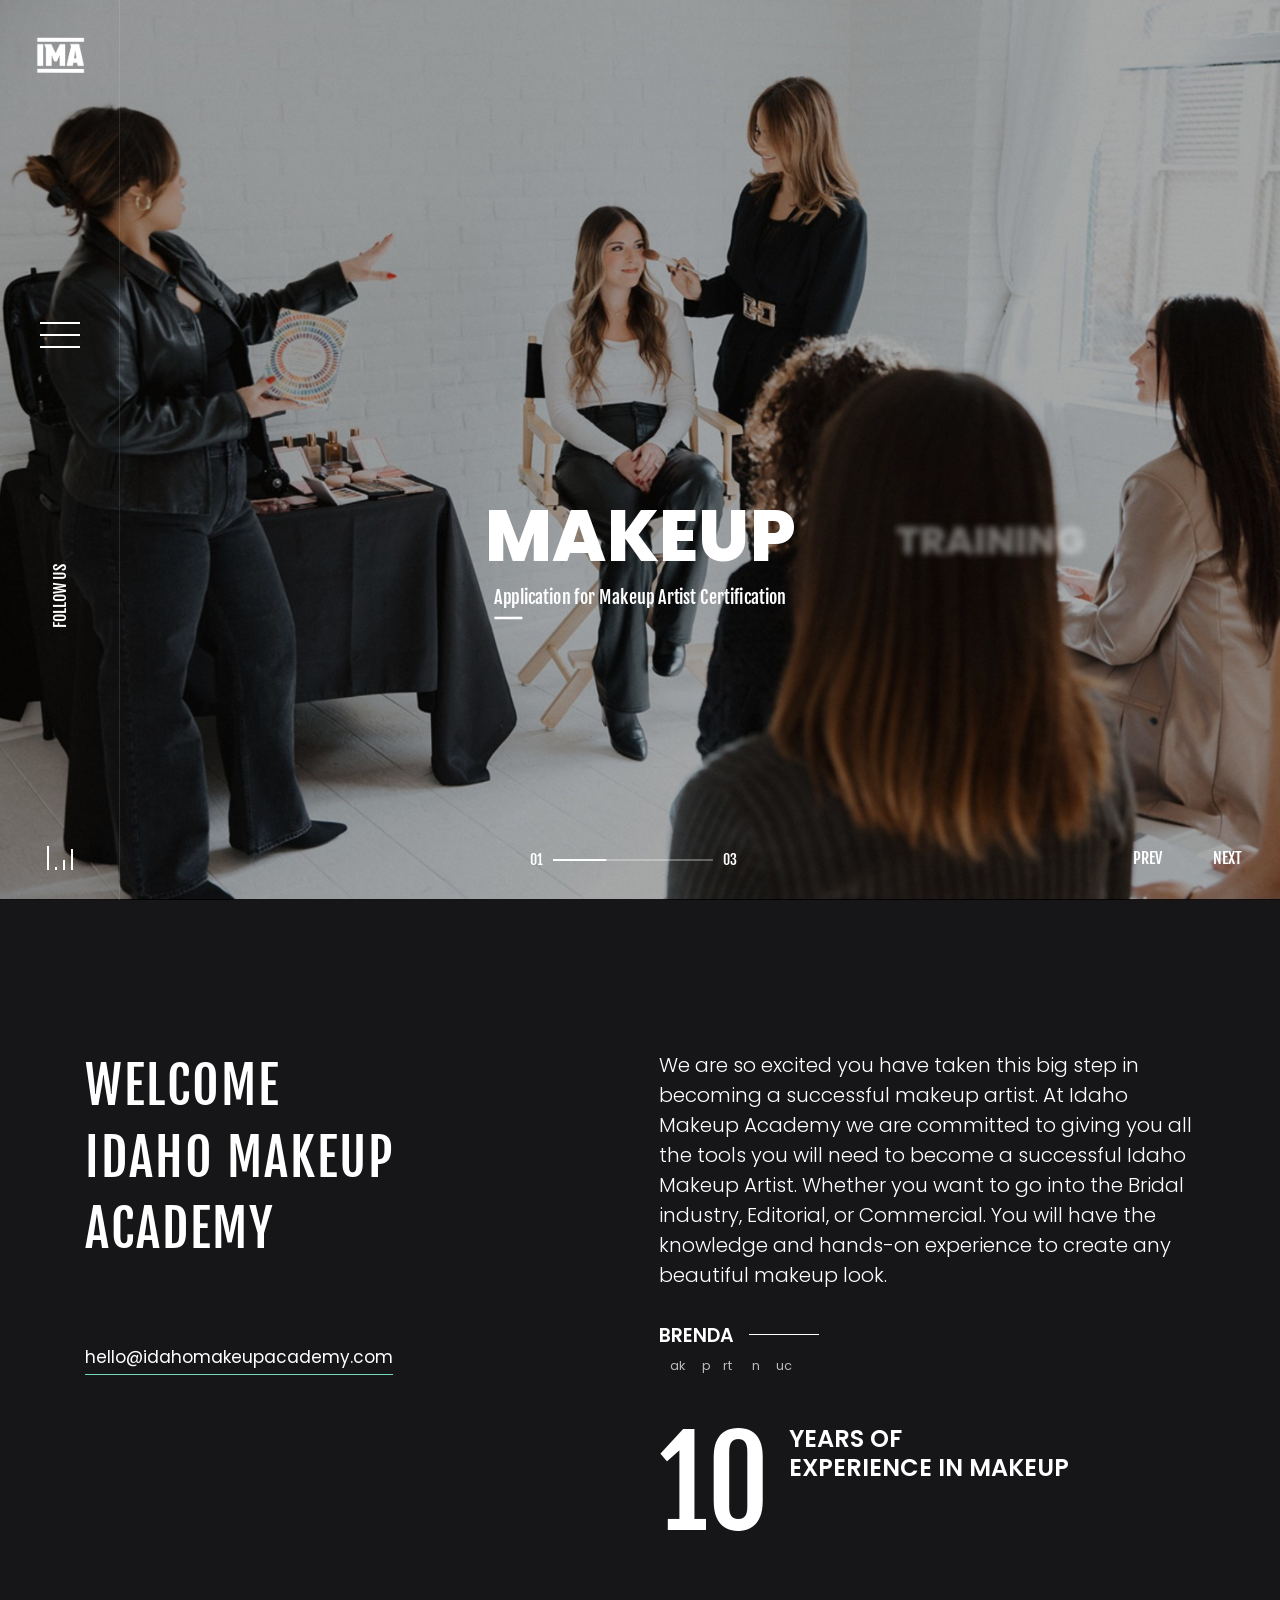
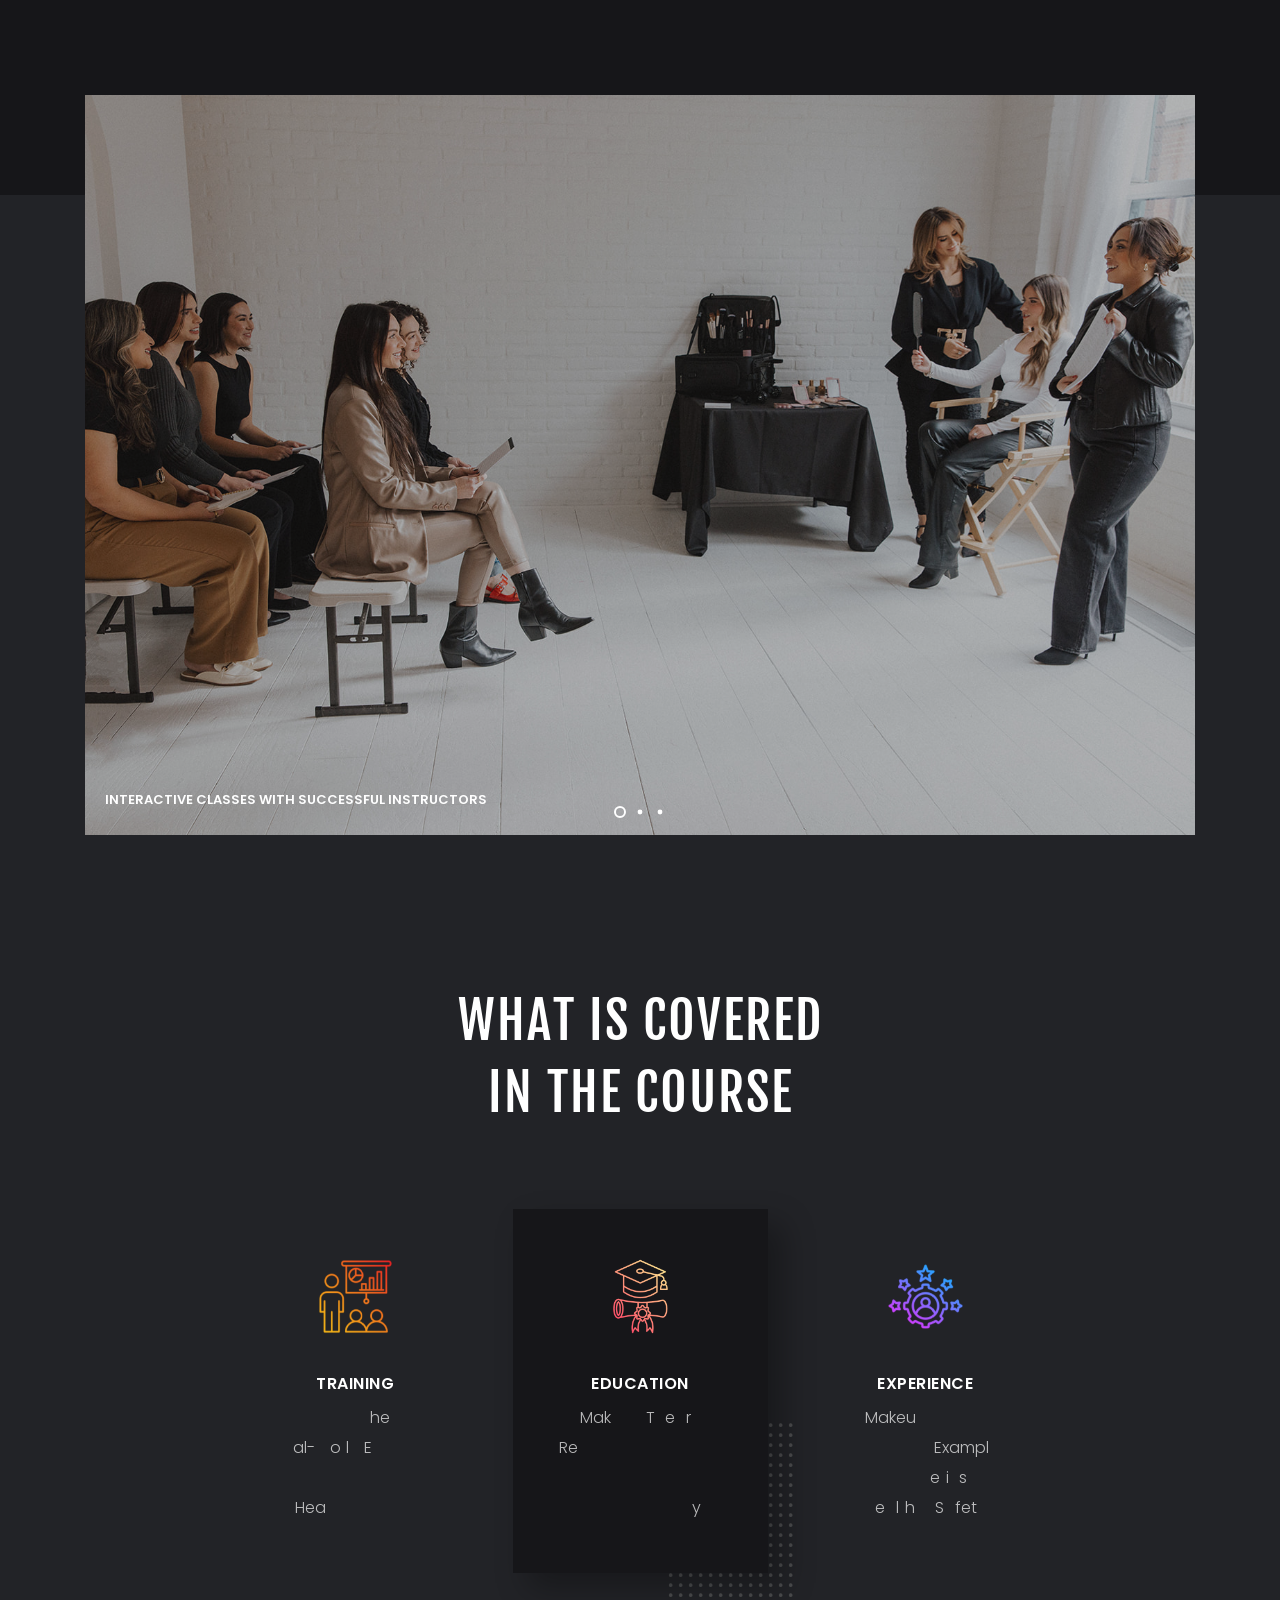
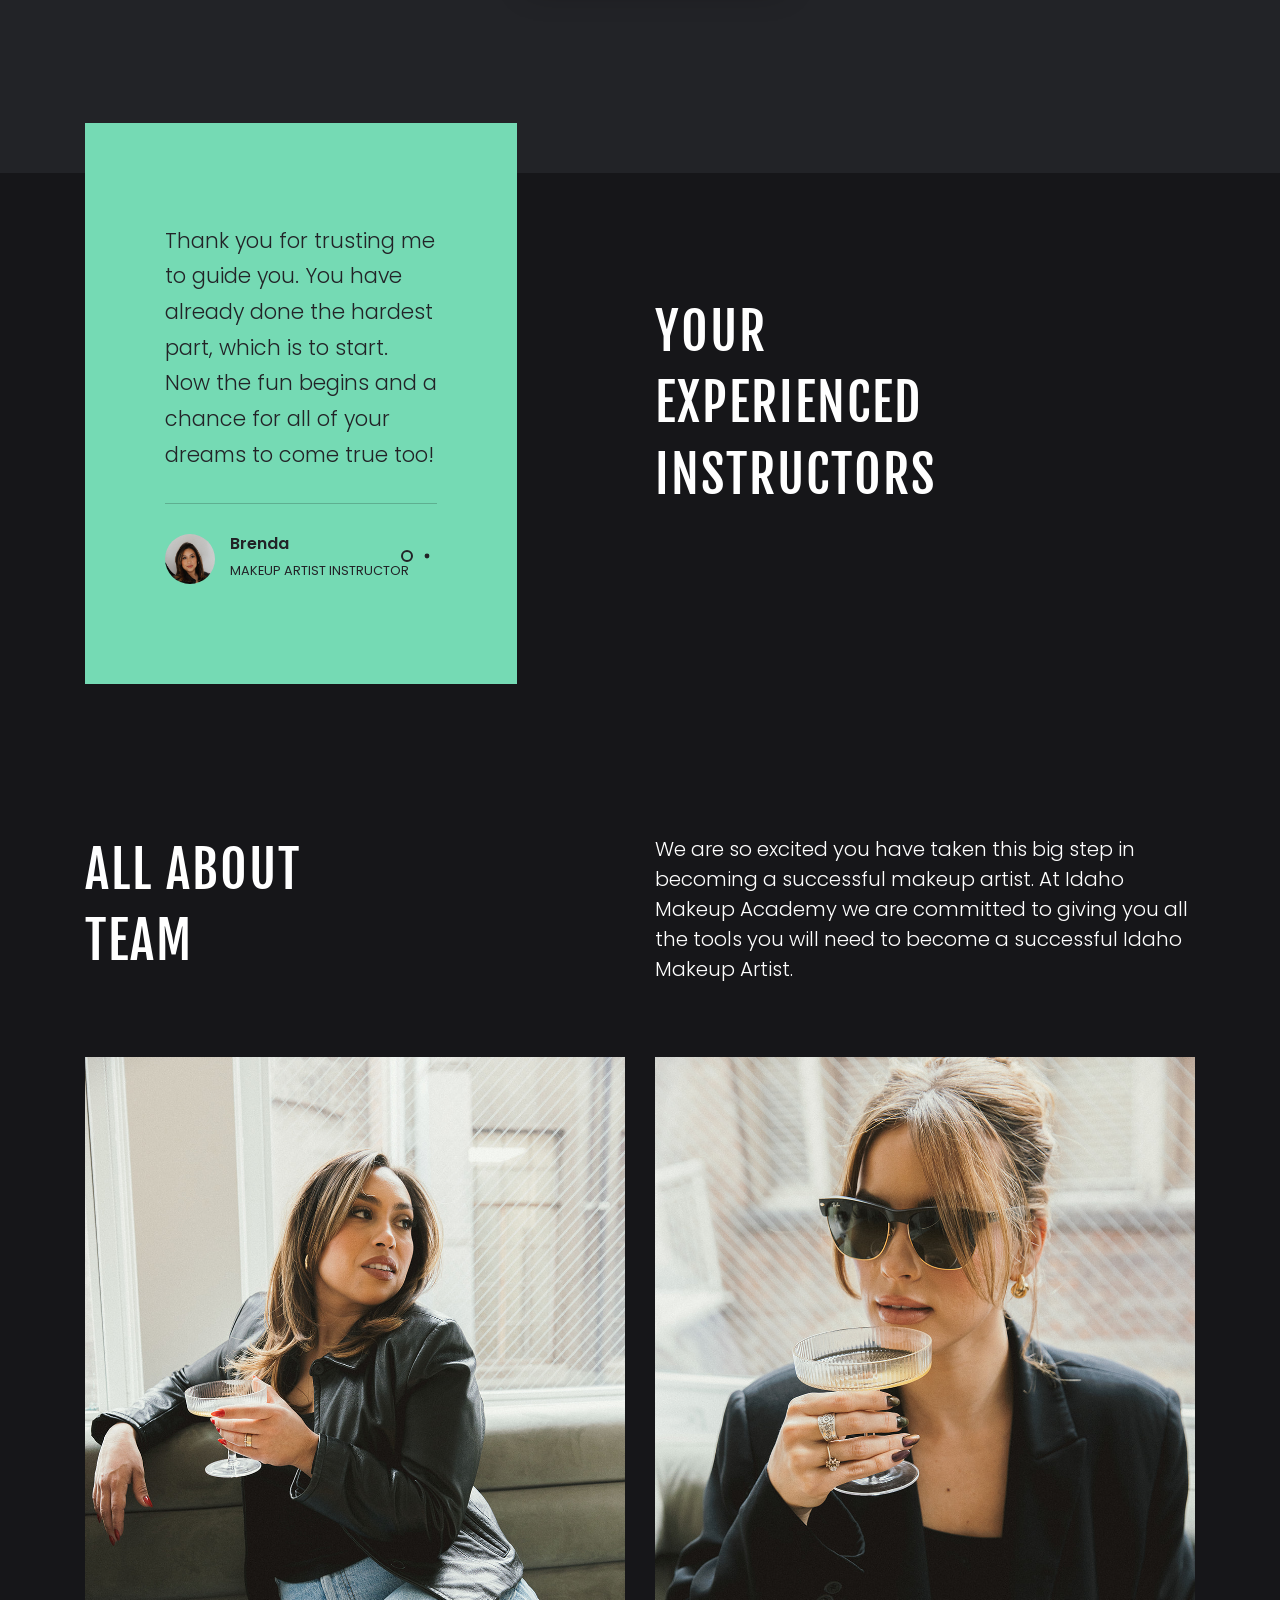
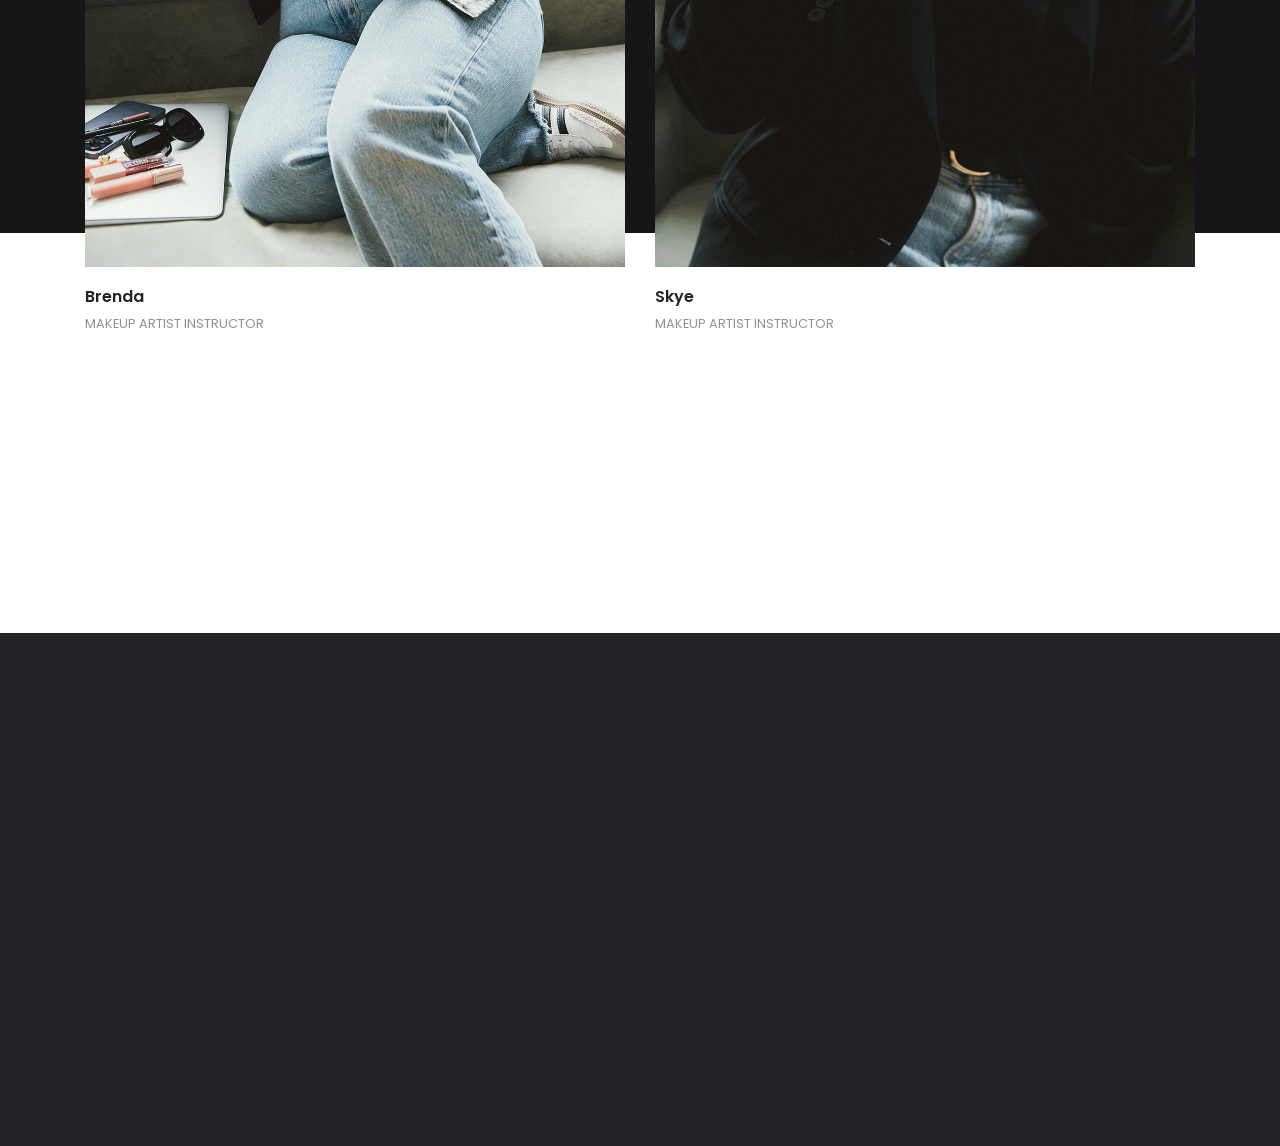
==== index.html @ 53e09378 "Init Commit" ====
<!doctype html>
<html lang="en">
<head>
<meta charset="utf-8">
<meta name="viewport" content="width=device-width, initial-scale=1, shrink-to-fit=no">
<meta name="format-detection" content="telephone=no">
<meta name="theme-color" content="#75dab4"/>
<title>Idaho Makeup Academy | Licensing and Training</title>
<meta name="author" content="Spearhead Consulting">
<meta name="description" content="Idaho Makeup Academy | Get licensed in Idaho">
<meta name="keywords" content="makeup, licensing, makeup esthetician, get licensed in idaho, idaho makeup academy">

<!-- SOCIAL MEDIA META -->
<meta property="og:description" content="Idaho Makeup Academy | Get licensed in Idaho">
<meta property="og:image" content="https://www.idahomakeupacademy.com/images/OGImage.png">
<meta property="og:site_name" content="idahomakeupacademy">
<meta property="og:title" content="Idaho Makeup Academy">
<meta property="og:type" content="website">
<meta property="og:url" content="https://www.idahomakeupacademy.com">

<!-- FAVICON FILES -->
<link href="ico/apple-touch-icon-144-precomposed.png" rel="apple-touch-icon" sizes="144x144">
<link href="ico/apple-touch-icon-114-precomposed.png" rel="apple-touch-icon" sizes="114x114">
<link href="ico/apple-touch-icon-72-precomposed.png" rel="apple-touch-icon" sizes="72x72">
<link href="ico/apple-touch-icon-57-precomposed.png" rel="apple-touch-icon">
<link href="ico/favicon.png" rel="shortcut icon">

<!-- CSS FILES -->
<link rel="stylesheet" href="css/fontawesome.min.css">
<link rel="stylesheet" href="css/fancybox.min.css">
<link rel="stylesheet" href="css/hamburger.min.css">
<link rel="stylesheet" href="css/odometer.min.css">
<link rel="stylesheet" href="css/swiper.min.css">
<link rel="stylesheet" href="css/bootstrap.min.css">
<link rel="stylesheet" href="css/style.css">
</head>
<body>
<div class="preloader">
  <div class="layer"></div>
  <!-- end layer -->
  <div class="inner">
    <figure> <img src="images/preloader.gif" alt="Image"> </figure>
    <span>Site Loading</span> </div>
  <!-- end inner -->
</div>
<!-- end preloader -->
<div class="page-transition">
  <div class="layer"></div>
  <!-- end layer -->
</div>
<!-- end page-transition -->
<nav class="site-navigation">
  <div class="layer"></div>
  <!-- end layer -->
  <div class="inner">
    <ul data-splitting>
      <li><a href="#">INSTAGRAM</a> <small>Follow us on Instagram</small> </li>
      <li><a href="#">TIKTOK</a> <small>Watch our vids on TikTok</small> </li>
      <li><a  href="https://forms.gle/92aapfkHjaXJGYMD9" target="_blank">APPLY</a> <small>Join the wait-list.</small> </li>
    </ul>
  </div>
  <!-- end inner -->
</nav>
<!-- end site-navigation -->
<div class="social-media">
  <div class="layer"> </div>
  <!-- end layer -->
  <div class="inner">
    <h5>Social Share </h5>
    <ul>
      <li><a href="#"><i class="fab fa-facebook-f"></i></a></li>
      <li><a href="#"><i class="fab fa-twitter"></i></a></li>
      <li><a href="#"><i class="fab fa-linkedin-in"></i></a></li>
      <li><a href="#"><i class="fab fa-google-plus-g"></i></a></li>
      <li><a href="#"><i class="fab fa-youtube"></i></a></li>
    </ul>
  </div>
</div>
<!-- end social-media -->
<div class="all-cases">
  <div class="layer"> </div>
  <!-- end layer -->
  <div class="inner">
    <ul>
<!--      <li><a href="#">APPLY</a></li>-->
<!--      <li><a href="#">Goddes</a></li>-->
<!--      <li><a href="#">Employee</a></li>-->
<!--      <li><a href="#">Berry</a></li>-->
<!--      <li><a href="#">Roosters</a></li>-->
<!--      <li><a href="#">Primero</a></li>-->
    </ul>
  </div>
  <!-- end inner -->
</div>
<!-- end all-cases -->
<main>
  <aside class="left-side">
    <div class="logo"> <a href="index.html"><img src="images/logo.png" alt="Image"></a> </div>
    <!-- end logo -->
    <div class="hamburger" id="hamburger">
      <div class="hamburger__line hamburger__line--01">
        <div class="hamburger__line-in hamburger__line-in--01"></div>
      </div>
      <div class="hamburger__line hamburger__line--02">
        <div class="hamburger__line-in hamburger__line-in--02"></div>
      </div>
      <div class="hamburger__line hamburger__line--03">
        <div class="hamburger__line-in hamburger__line-in--03"></div>
      </div>
      <div class="hamburger__line hamburger__line--cross01">
        <div class="hamburger__line-in hamburger__line-in--cross01"></div>
      </div>
      <div class="hamburger__line hamburger__line--cross02">
        <div class="hamburger__line-in hamburger__line-in--cross02"></div>
      </div>
    </div>
    <!-- end hamburger -->
    <div class="follow-us"> FOLLOW US </div>
    <!-- end follow-us -->
    <div class="equalizer"> <span></span> <span></span> <span></span> <span></span> </div>
    <!-- end equalizer -->
  </aside>
  <!-- end left-side -->
<!--  <div class="all-cases-link"> <span>APPLY</span> <b>+</b> </div>-->
  <!-- end all-cases-link -->
  <header class="slider">
    <div class="swiper-container gallery-top">
      <div class="swiper-wrapper">
        <div class="swiper-slide" data-background="images/class/idaho-makeup-academy-classes.jpg"></div>
        <div class="swiper-slide">
          <video src="videos/Idaho Makup Academy.mp4" muted autoplay loop></video>
        </div>
        <div class="swiper-slide" data-background="images/DSC00206.JPG"></div>
      </div>
      <!-- end swiper-wrapper -->
      <div class="slide-progress"> <span>01</span>
        <div class="swiper-pagination"></div>
        <span>03</span> </div>
      <!-- end slide-progress -->
      <div class="swiper-button-prev">PREV</div>
      <!-- end button-prev -->
      <div class="swiper-button-next">NEXT</div>
      <!-- end buttin-next -->
    </div>
    <!-- end gallery-top -->
    <div class="swiper-container gallery-thumbs">
      <div class="swiper-wrapper">
        <div class="swiper-slide"><span>MAKEUP</span> <a href="#">Application for Makeup Artist Certification</a> </div>
        <div class="swiper-slide"><span>TRAINING</span> <a href="#">100 hours of training in makeup artistry</a></div>
        <div class="swiper-slide"><span>Apply</span> <a href="#">Apply Now and Join our Wait-list.</a></div>
      </div>
      <!-- end swiper-wrapper -->
    </div>
    <!-- end gallery-thumbs -->
  </header>
  <!-- end slider -->
  <section class="intro">
    <div class="container">
      <div class="row">
        <div class="col-lg-5 wow" data-splitting>
          <h3 class="section-title">WELCOME<br>
            IDAHO MAKEUP ACADEMY</h3>
          <a href="#">hello@idahomakeupacademy.com</a> </div>
        <!-- end col-5 -->
        <div class="col-lg-7 wow" data-splitting>
          <p>We are so excited you have taken this big step in becoming a successful makeup artist.
            At Idaho Makeup Academy we are committed to giving you all the tools you will need to become a successful
            Idaho Makeup Artist. Whether you want to go into the Bridal industry, Editorial, or Commercial.
            You will have the knowledge and hands-on experience to create any beautiful makeup look.
          </p>
          <h6>Brenda</h6>
          <small>Makeup Artist Instructor</small> <b>10</b>
          <h4>YEARS OF<br>
            EXPERIENCE IN MAKEUP</h4>
        </div>
        <!-- end col-7 -->
      </div>
      <!-- end row -->
    </div>
    <!-- end container -->
  </section>
  <!-- end intro -->
  <section class="intro-image">
    <div class="container">
      <div class="row">
        <div class="col-12">
          <div class="office-slider">
            <div class="swiper-wrapper">
              <div class="swiper-slide">
                <figure class="reveal-effect masker wow"> <img src="images/class/idaho-makeup-academy-real-instructors.jpg" alt="Image">
                  <figcaption>
                    <h6> INTERACTIVE CLASSES WITH SUCCESSFUL INSTRUCTORS</h6>
                  </figcaption>
                </figure>
              </div>
              <!-- end swiper-slide -->
              <div class="swiper-slide">
                <figure> <img src="images/class/idaho-makeup-academy-lessons.jpg" alt="Image">
                  <figcaption>
                    <h6> COMPREHENSIVE THEORY AND EXPERIENCE TRAINING</h6>
                  </figcaption>
                </figure>
              </div>
              <!-- end swiper-slide -->
              <div class="swiper-slide">
                <figure> <img src="images/class/idaho-makeup-academy-makeup-pallet.jpg" alt="Image">
                  <figcaption>
                    <h6> YOU WILL RECEIVE YOUR OWN PROFESSIONAL MAKEUP KIT</h6>
                  </figcaption>
                </figure>
              </div>
              <!-- end swiper-slide -->
            </div>
            <!-- end swiper-wrapper -->
            <div class="swiper-pagination"></div>
            <!-- end swiper-pagination -->
          </div>
          <!-- end office-slider -->
        </div>
        <!-- end col-12 -->
      </div>
      <!-- end row -->
    </div>
    <!-- end container -->
  </section>
  <!-- end intro-image -->
  <section class="icon-content-block">
    <div class="container">
      <div class="row justify-content-center">
        <div class="col-12 wow" data-splitting>
          <h3 class="section-title">WHAT IS COVERED <br > IN THE COURSE</h3>
        </div>
        <!-- end col-12 -->
        <div class="col-lg-3 col-md-4 wow" data-splitting>
          <div class="content-block">
            <figure> <img src="images/class/training.png" alt="Image"> </figure>
            <h6>TRAINING</h6>
            <ul>
              <li>Makeup Theory</li>
              <li>Real-World Examples</li>
              <li>Cosmetics</li>
              <li>Health & Safety</li>
            </ul>
          </div>
          <!-- end content-block -->
        </div>
        <!-- end col-3 -->
        <div class="col-lg-3 col-md-4 wow" data-splitting>
          <div class="content-block selected">
            <figure> <img src="images/class/graduation.png" alt="Image"> </figure>
            <h6>EDUCATION</h6>
            <ul>
              <li>Makeup Theory</li>
              <li>Real-World Examples</li>
              <li>Cosmetics</li>
              <li>Health & Safety</li>
            </ul>
          </div>
          <!-- end content-block -->
        </div>
        <!-- end col-3 -->
        <div class="col-lg-3 col-md-4 wow" data-splitting>
          <div class="content-block">
            <figure> <img src="images/class/experience.png" alt="Image"> </figure>
            <h6>EXPERIENCE</h6>
            <ul>
              <li>Makeup Theory</li>
              <li>Real-World Examples</li>
              <li>Cosmetics</li>
              <li>Health & Safety</li>
            </ul>
          </div>
          <!-- end content-block -->
        </div>
        <!-- end col-3 -->
      </div>
      <!-- end row -->
    </div>
    <!-- end container -->
  </section>

  <section class="testimonials">
    <div class="container">
      <div class="row align-items-center">
        <div class="col-lg-6">
          <div class="testimonials-slider">
            <div class="swiper-wrapper">
              <div class="swiper-slide">
                <div class="testimonial wow" data-splitting>
                  <blockquote>Thank you for trusting me to guide you. You have already done the hardest
                    part, which is to start. Now the fun begins and a chance for all of your dreams to come true too!</blockquote>
                  <div class="reviewer"> <img src="images/class/avatar-brenda.jpg" alt="Image">
                    <div class="reviewer-infos">
                      <h6>Brenda</h6>
                      <small>MAKEUP ARTIST INSTRUCTOR</small> </div>
                    <!-- end reviewer-infos -->
                  </div>
                  <!-- end reviewers -->
                </div>
                <!-- end testimonial -->
              </div>
              <!-- end swiper-slide -->
              <div class="swiper-slide">
                <div class="testimonial">
                  <blockquote>I'm very proud of the girls who step out and make their dreams come true, they will have their glory in the hot sun! </blockquote>
                  <div class="reviewer"> <img src="images/class/avatar-skye.jpg" alt="Image">
                    <div class="reviewer-infos">
                      <h6>Skye</h6>
                      <small>MAKEUP ARTIST INSTRUCTOR</small> </div>
                    <!-- end reviewer-infos -->
                  </div>
                  <!-- end reviewers -->
                </div>
                <!-- end testimonial -->
              </div>

              <!-- end swiper-slide -->
            </div>
            <!-- end swiper-wrapper -->
            <div class="swiper-pagination"></div>
            <!-- end swiper-pagination -->
          </div>
          <!-- end testimonials-slider -->
        </div>
        <!-- end col-6 -->
        <div class="col-lg-6 wow" data-splitting>
          <h3 class="section-title">YOUR<br>
            EXPERIENCED<br>
            INSTRUCTORS</h3>
          <a href="#"></a> </div>
        <!-- end col-6 -->
      </div>
      <!-- end row -->
    </div>
    <!-- end container -->
  </section>

  <!-- end icon-content-block -->
  <section class="team">
    <div class="container">
      <div class="row">
        <div class="col-lg-6 wow" data-splitting>
          <h3 class="section-title">ALL ABOUT<br>
            TEAM</h3>
        </div>
        <!-- end col-8 -->
        <div class="col-lg-6 wow" data-splitting>
          <h5>We are so excited you have taken this big step in becoming a successful makeup artist.
            At Idaho Makeup Academy we are committed to giving you all the tools you will need to become a successful Idaho Makeup Artist.</h5>
        </div>
        <!-- end col-4 -->
      </div>
      <!-- end row -->
      <div class="row">
        <div class="col">
          <figure class="reveal-effect masker wow">
            <ul>
              <li><a href="#"><i class="fab fa-facebook-f"></i></a></li>
              <li><a href="#"><i class="fab fa-twitter"></i></a></li>
              <li><a href="#"><i class="fab fa-linkedin-in"></i></a></li>
            </ul>
            <img src="images/class/idaho-makeup-academy-instructor-brenda.jpg" alt="Image">
            <figcaption class="wow" data-splitting> <h6>Brenda</h6> <small>MAKEUP ARTIST INSTRUCTOR</small></figcaption>
          </figure>
        </div>
        <!-- end col -->

        <div class="col">
          <figure class="reveal-effect masker wow">
            <ul>
              <li><a href="#"><i class="fab fa-facebook-f"></i></a></li>
              <li><a href="#"><i class="fab fa-twitter"></i></a></li>
              <li><a href="#"><i class="fab fa-linkedin-in"></i></a></li>
            </ul>
            <img src="images/class/idaho-makeup-academy-instructor-skye.jpg" alt="Image">
            <figcaption class="wow" data-splitting> <h6>Skye</h6> <small>MAKEUP ARTIST INSTRUCTOR</small> </figcaption>
          </figure>
        </div>
        <!-- end col -->
      </div>
      <!-- end row -->
    </div>
    <!-- end container -->
  </section>


  <!-- end works -->
  <section class="clients">

    <!-- end container -->
  </section>
  <!-- end clients -->


</main>
<!-- end main -->
<footer class="footer">
  <div class="container">
    <div class="row">
      <div class="col-12">
        <ul>
          <li><a href="#"><i class="fab fa-facebook-f"></i></a></li>
          <li><a href="#"><i class="fab fa-youtube"></i></a></li>
        </ul>
        <h6>INTERESTED IN GETTING YOUR MAKEUP CERTIFICATION?</h6>
        <h2>Join the wait-list by applying below.</h2>
        <a href="https://forms.gle/92aapfkHjaXJGYMD9" target="_blank" class="link">Apply</a> </div>
      <!-- end col-12 -->
      <div class="col-12">
        <div class="footer-bar"> <span class="copyright">© 2024 Idaho Makeup Academy | All Rights Reserved</span></div>
        <!-- end footer-bar -->
      </div>
      <!-- end col-12 -->
    </div>
    <!-- end row -->
  </div>
  <!-- end container -->
</footer>
<!-- end footer -->

<!-- JS FILES -->
<script src="js/jquery.min.js"></script>
<script src="js/bootstrap.min.js"></script>
<script src="js/swiper.min.js"></script>
<script src="js/wow.min.js"></script>
<script src='js/splitting.min.js'></script>
<script src='js/odometer.min.js'></script>
<script src='js/fancybox.min.js'></script>
<script src="js/scripts.js"></script>
</body>
</html>
---- css/hamburger.min.css ----
.hamburger{width:40px;height:40px;display:block;position:relative;cursor:pointer;pointer-events:auto;-webkit-tap-highlight-color:transparent}.hamburger__line{width:40px;height:2px;overflow:hidden;position:absolute;z-index:10}.hamburger__line-in{width:200px;height:2px;position:absolute;top:0;left:0}.hamburger__line-in::after,.hamburger__line-in::before{width:60px;height:2px;content:'';display:block;position:absolute;top:0;background-color:#fff}.hamburger__line-in::before{left:-128px}.hamburger__line-in::after{left:0}.hamburger__line--01,.hamburger__line--02,.hamburger__line--03{left:0}.hamburger__line--01{top:10px}.hamburger__line--02{top:22px}.hamburger__line--03{top:34px}.hamburger__line--cross01,.hamburger__line--cross02{left:0}.hamburger__line--cross01,.hamburger__line--cross02{top:22px}.hamburger__line--cross01{-webkit-transform:rotate(45deg);transform:rotate(45deg)}.hamburger__line--cross02{-webkit-transform:rotate(-45deg);transform:rotate(-45deg)}.hamburger__line{-webkit-transition-duration:.6s;transition-duration:.6s;-webkit-transition-timing-function:cubic-bezier(.19,1,.22,1);transition-timing-function:cubic-bezier(.19,1,.22,1)}.hamburger__line-in{-webkit-transition-duration:.6s;transition-duration:.6s;-webkit-transition-timing-function:cubic-bezier(.19,1,.22,1);transition-timing-function:cubic-bezier(.19,1,.22,1)}.hamburger__line-in::after,.hamburger__line-in::before{-webkit-transition-timing-function:cubic-bezier(.19,1,.22,1);transition-timing-function:cubic-bezier(.19,1,.22,1);-webkit-transition-property:-webkit-transform;transition-property:-webkit-transform;transition-property:transform;transition-property:transform,-webkit-transform}.hamburger__line-in--cross01,.hamburger__line-in--cross02{-webkit-transform:translateX(-33.3%);transform:translateX(-33.3%)}.hamburger__line-in--01{-webkit-transition-delay:.2s;transition-delay:.2s}.hamburger__line-in--02{-webkit-transition-delay:.25s;transition-delay:.25s}.hamburger__line-in--02::after,.hamburger__line-in--02::before{-webkit-transition-delay:50ms;transition-delay:50ms}.hamburger__line-in--03{-webkit-transition-delay:.3s;transition-delay:.3s}.hamburger__line-in--03::after,.hamburger__line-in--03::before{-webkit-transition-delay:.1s;transition-delay:.1s}.hamburger__line-in--cross01{-webkit-transition-delay:0ms;transition-delay:0ms}.hamburger__line-in--cross02{-webkit-transition-delay:50ms;transition-delay:50ms}.hamburger__line-in--cross02::after,.hamburger__line-in--cross02::before{-webkit-transition-delay:.1s;transition-delay:.1s}.hamburger.is-opened-navi .hamburger__line-in--01,.hamburger.is-opened-navi .hamburger__line-in--02,.hamburger.is-opened-navi .hamburger__line-in--03{-webkit-transform:translateX(33.3%);transform:translateX(33.3%)}.hamburger.is-opened-navi .hamburger__line-in--cross01,.hamburger.is-opened-navi .hamburger__line-in--cross02{-webkit-transform:translateX(0);transform:translateX(0)}.hamburger.is-opened-navi .hamburger__line-in--01{-webkit-transition-delay:0s;transition-delay:0s}.hamburger.is-opened-navi .hamburger__line-in--02{-webkit-transition-delay:50ms;transition-delay:50ms}.hamburger.is-opened-navi .hamburger__line-in--03{-webkit-transition-delay:.1s;transition-delay:.1s}.hamburger.is-opened-navi .hamburger__line-in--cross01{-webkit-transition-delay:.25s;transition-delay:.25s}.hamburger.is-opened-navi .hamburger__line-in--cross02{-webkit-transition-delay:.3s;transition-delay:.3s}.hamburger:hover .hamburger__line-in::after,.hamburger:hover .hamburger__line-in::before{-webkit-transform:translateX(200%);transform:translateX(200%)}.hamburger:hover .hamburger__line-in--01::after,.hamburger:hover .hamburger__line-in--01::before,.hamburger:hover .hamburger__line-in--02::after,.hamburger:hover .hamburger__line-in--02::before,.hamburger:hover .hamburger__line-in--03::after,.hamburger:hover .hamburger__line-in--03::before{-webkit-transition-duration:1s;transition-duration:1s}.hamburger:hover .hamburger__line-in--cross01::after,.hamburger:hover .hamburger__line-in--cross01::before,.hamburger:hover .hamburger__line-in--cross02::after,.hamburger:hover .hamburger__line-in--cross02::before{-webkit-transition-duration:0s;transition-duration:0s}.hamburger.is-opened-navi:hover .hamburger__line-in--cross01::after,.hamburger.is-opened-navi:hover .hamburger__line-in--cross01::before,.hamburger.is-opened-navi:hover .hamburger__line-in--cross02::after,.hamburger.is-opened-navi:hover .hamburger__line-in--cross02::before{-webkit-transition-duration:1s;transition-duration:1s}.hamburger.is-opened-navi:hover .hamburger__line-in--01::after,.hamburger.is-opened-navi:hover .hamburger__line-in--01::before,.hamburger.is-opened-navi:hover .hamburger__line-in--02::after,.hamburger.is-opened-navi:hover .hamburger__line-in--02::before,.hamburger.is-opened-navi:hover .hamburger__line-in--03::after,.hamburger.is-opened-navi:hover .hamburger__line-in--03::before{-webkit-transition-duration:0s;transition-duration:0s}
---- css/style.css ----
/*

@Author: Themezinho
@URL: http://www.themezinho.net

This file contains the styling for the actual theme, this
is the file you need to edit to change the look of the
theme.


	// Table of contents //

		01. GOOGLE FONTS
		02. BODY
		03. HTML TAGS
		04. CUSTOM TAGS
		05. SECTIONS
		06. CONTENT
		07. ODOMETER
		08. EQUALIZER
		09. REVEAL EFFECT
		10. PAGE TRANSITION
		11. PRELOADER
		12. PAGE LOADED
		13. TEXT ROTATER
		14. PERSPECTIVE
		15. SOCIAL BAR
		16. HEADER
		17. DROPDOWN
		18. SLIDER
		19. SLIDER FRACTION
		20. SLIDER BUTTONS
		21. SLIDER CONTENT
		22. SLIDER LINKS
		23. INT HERO
		24. ABOUT STUDIO
		25. WORKS
		26. WORKS FILTER
		27. WORKS FIGURE
		28. ICON FEATURES
		29. TEAM MEMBERS
		30. CLIENTS
		31. SIDE IMAGE CONTENT
		32. AWARDS
		33. JOURNAL
		34. CONTACT
		35. FOOTER
		36. SCROLL DOWN
		37. RESPONSIVE MEDIUM FIXES
		38. RESPONSIVE TABLET FIXES
		39. RESPONSIVE MOBILE FIXES



*/
/* GOOGLE FONTS */
@import url("https://fonts.googleapis.com/css?family=Fjalla+One|Poppins:300,400,600,800&display=swap");
/* BODY */
* {
  outline: none !important;
}

body {
  margin: 0;
  padding: 0;
  font-family: "Poppins", sans-serif;
  -webkit-font-smoothing: antialiased;
  text-rendering: optimizeLegibility;
  -moz-osx-font-smoothing: grayscale;
  background: #222327;
}

/* HTML ELEMENTS */
img {
  max-width: 100%;
}

/* LINKS */
a {
  color: #222327;
  -webkit-transition: 0.25s ease-in-out;
  -moz-transition: 0.25s ease-in-out;
  -ms-transition: 0.25s ease-in-out;
  -o-transition: 0.25s ease-in-out;
  transition: 0.25s ease-in-out;
}
a:hover {
  text-decoration: underline;
  color: #222327;
}

/* CUSTOM CLASSES */
.overflow {
  overflow: hidden;
}

/* CUSTOM CONTAINER */
@media (min-width: 1300px) {
  .container {
    max-width: 1340px;
  }
}
/* SECTIONS */
main {
  width: 100%;
  display: flex;
  flex-wrap: wrap;
  position: relative;
  overflow: hidden;
  background: #222327;
}

section {
  position: relative;
}

aside {
  position: relative;
}

/* FORM ELEMENTS */
input[type=text] {
  max-width: 100%;
  height: 58px;
  border: 1px solid #eee;
  padding: 0 20px;
}

input[type=email] {
  max-width: 100%;
  height: 58px;
  border: 1px solid #eee;
  padding: 0 20px;
}

input[type=search] {
  max-width: 100%;
  height: 58px;
  border: 1px solid #eee;
  padding: 0 20px;
}

input[type=password] {
  max-width: 100%;
  height: 58px;
  border: 1px solid #eee;
  padding: 0 20px;
}

input[type=submit] {
  height: 58px;
  border: none;
  background: #222327;
  color: #fff;
  padding: 0 30px;
  font-weight: 600;
  font-size: 14px;
}

button[type=submit] {
  height: 58px;
  border: none;
  background: #222327;
  color: #fff;
  padding: 0 30px;
  font-weight: 600;
  font-size: 14px;
}

textarea {
  max-width: 100%;
  height: 140px;
  border: 1px solid #eee;
  padding: 20px;
}

/* EQUALIZER */
.equalizer {
  width: 26px;
  height: 30px;
  cursor: pointer;
  position: relative;
}

.equalizer span {
  background: #fff;
  width: 2px;
  height: 0px;
  bottom: 0;
  left: 0%;
  display: block;
  position: absolute;
  transition: height 0.2s linear;
}

.equalizer span:nth-child(1) {
  margin-left: 8px;
}

.equalizer span:nth-child(2) {
  margin-left: 16px;
}

.equalizer span:nth-child(4) {
  margin-left: 24px;
}

.equalizer.paused span {
  height: 3px !important;
}

/* SPLITTING */
.splitting .word, .splitting .char {
  display: inline-block;
}

.splitting .char {
  position: relative;
}

.animated .char {
  display: inline-block;
  animation: texteffect 0.6s cubic-bezier(0.5, 0, 0.5, 1) both;
  animation-delay: calc(10ms * var(--char-index));
}

/* ODOMETER */
.odometer.odometer-auto-theme, .odometer.odometer-theme-car {
  padding: 0;
}

.odometer.odometer-auto-theme .odometer-digit, .odometer.odometer-theme-car .odometer-digit {
  padding: 0;
}

.odometer.odometer-auto-theme .odometer-digit .odometer-value, .odometer.odometer-theme-car .odometer-digit .odometer-value {
  text-indent: -5px;
}

.odometer.odometer-auto-theme .odometer-digit .odometer-digit-inner, .odometer.odometer-theme-car .odometer-digit .odometer-digit-inner {
  left: 0;
}

.odometer.odometer-auto-theme .odometer-digit .odometer-value, .odometer.odometer-theme-car .odometer-digit .odometer-value {
  text-indent: 0;
}

/* PAGINATION */
.pagination {
  width: 100%;
  float: left;
  margin: 50px 0;
}
.pagination .page-item {
  display: inline-block;
  margin-right: 10px;
}
.pagination .page-item .page-link {
  font-weight: 600;
  border-radius: 0 !important;
  font-size: 13px;
  color: #222327;
  line-height: 1;
  padding: 15px 30px;
}

/* REVEAL EFFECT */
.reveal-effect {
  float: left;
  position: relative;
}

.reveal-effect > * {
  -webkit-animation-duration: 1s;
  animation-duration: 1s;
  -webkit-animation-fill-mode: forwards;
  animation-fill-mode: forwards;
  -webkit-animation-timing-function: cubic-bezier(0.785, 0.135, 0.15, 0.86);
  animation-timing-function: cubic-bezier(0.785, 0.135, 0.15, 0.86);
  position: relative;
}

.reveal-effect > * {
  -webkit-animation-fill-mode: forwards;
  animation-fill-mode: forwards;
}

.reveal-effect {
  -webkit-transition-property: -webkit-transform;
  transition-property: -webkit-transform;
  transition-property: transform;
  transition-property: transform, -webkit-transform;
}

.reveal-effect {
  -webkit-transition-duration: 1.2s;
  transition-duration: 1.2s;
  -webkit-transition-timing-function: cubic-bezier(0.25, 0.1, 0.25, 1);
  transition-timing-function: cubic-bezier(0.25, 0.1, 0.25, 1);
}

.reveal-effect.animated {
  -webkit-transform: translate(0, 0);
  transform: translate(0, 0);
}

.reveal-effect.animated * {
  -webkit-animation-name: show-img-1;
  animation-name: show-img-1;
}

.reveal-effect:after {
  -webkit-animation-fill-mode: forwards;
  animation-fill-mode: forwards;
  -webkit-animation-timing-function: cubic-bezier(0.785, 0.135, 0.15, 0.86);
  animation-timing-function: cubic-bezier(0.785, 0.135, 0.15, 0.86);
}

.reveal-effect:after {
  content: "";
  width: 100%;
  height: 100%;
  display: block;
  position: absolute;
  top: 0;
  left: 0;
}

.reveal-effect:after {
  -webkit-transform-origin: left top;
  transform-origin: left top;
  -webkit-transform: scale(0.05, 0);
  transform: scale(0.05, 0);
  -webkit-animation-duration: 1s;
  animation-duration: 1s;
  -webkit-animation-fill-mode: forwards;
  animation-fill-mode: forwards;
  -webkit-animation-timing-function: cubic-bezier(0.785, 0.135, 0.15, 0.86);
  animation-timing-function: cubic-bezier(0.785, 0.135, 0.15, 0.86);
}

.reveal-effect.masker:after {
  background-color: #161619;
}

.reveal-effect.animated:after {
  -webkit-animation-name: slide-bg-2;
  animation-name: slide-bg-2;
}

/* SWIPER PAGINATION */
.swiper-pagination .swiper-pagination-bullet {
  width: 12px;
  height: 12px;
  transform: scale(0.4);
  background: #fff;
  opacity: 1;
  border-radius: 50%;
}

.swiper-pagination .swiper-pagination-bullet:hover {
  -webkit-transition: box-shadow 0.3s ease;
  transition: box-shadow 0.3s ease;
  -webkit-transition: background-color 0.3s ease, -webkit-transform 0.3s ease;
  transition: background-color 0.3s ease, transform 0.3s ease;
  -webkit-transform: scale(1);
  box-shadow: 0 0 0 2px rgba(255, 255, 255, 0);
  border: 2px solid #fff;
  background: none;
}

.swiper-pagination .swiper-pagination-bullet-active {
  -webkit-transition: box-shadow 0.3s ease;
  transition: box-shadow 0.3s ease;
  -webkit-transition: background-color 0.3s ease, -webkit-transform 0.3s ease;
  transition: background-color 0.3s ease, transform 0.3s ease;
  -webkit-transform: scale(1);
  box-shadow: 0 0 0 2px rgba(255, 255, 255, 0);
  border: 2px solid #fff;
  background: none;
}

/* PRELOADER */
.preloader {
  width: 100%;
  height: 100%;
  display: flex;
  flex-wrap: wrap;
  flex-direction: column;
  justify-content: center;
  position: fixed;
  left: 0;
  top: 0;
  z-index: 11;
  background: #75dab4;
  text-align: center;
  -webkit-transition: all 0.3s ease;
  -moz-transition: all 0.3s ease;
  transition: all 0.3s ease;
  transition-duration: 500ms;
  -webkit-transition-duration: 500ms;
  transition-timing-function: cubic-bezier(0.86, 0, 0.07, 1);
  -webkit-transition-timing-function: cubic-bezier(0.86, 0, 0.07, 1);
  overflow: hidden;
  transition-delay: 0.6s;
}
.preloader * {
  -webkit-transition: all 0.3s ease;
  -moz-transition: all 0.3s ease;
  transition: all 0.3s ease;
  transition-duration: 500ms;
  -webkit-transition-duration: 500ms;
  transition-timing-function: cubic-bezier(0.86, 0, 0.07, 1);
  -webkit-transition-timing-function: cubic-bezier(0.86, 0, 0.07, 1);
}
.preloader .layer {
  width: 100%;
  height: 100%;
  position: absolute;
  left: 0;
  top: 0;
  background: #1c1c1c;
  transition-delay: 0.3s;
}
.preloader .inner {
  display: inline-block;
  text-align: center;
  position: relative;
  z-index: 2;
  margin: 0 auto;
}
.preloader .inner span {
  color: #fff;
  text-transform: uppercase;
  font-weight: 600;
  font-size: 13px;
}
.preloader .inner figure {
  display: block;
  margin-bottom: 20px;
  transition-delay: 0.1s;
}
.preloader .inner figure img {
  height: 40px;
  transform: translateX(-7px);
}

/* PAGE LOADED */
.page-loaded .preloader {
  left: -100%;
}

.page-loaded .preloader .inner figure {
  opacity: 0;
  transform: scale(1.5);
}

.page-loaded .preloader .inner span {
  transform: translateY(20px);
  opacity: 0;
}

.page-loaded .preloader .layer {
  left: -100%;
}

.page-loaded .left-side {
  left: 0;
  opacity: 1;
}

.page-loaded .slider {
  filter: blur(0);
  transform: scale(1);
}

.page-loaded .page-header {
  filter: blur(0);
  transform: scale(1);
}

.page-loaded .all-cases-link {
  right: 30px;
}

/* PAGE TRANSTION */
.page-transition {
  width: 100%;
  height: 100%;
  position: fixed;
  right: -100%;
  top: 0;
  z-index: 13;
  opacity: 0;
  visibility: hidden;
  opacity: 0;
  visibility: hidden;
  -webkit-transition: all 0.3s ease;
  -moz-transition: all 0.3s ease;
  transition: all 0.3s ease;
  transition-duration: 500ms;
  -webkit-transition-duration: 500ms;
  transition-timing-function: cubic-bezier(0.86, 0, 0.07, 1);
  -webkit-transition-timing-function: cubic-bezier(0.86, 0, 0.07, 1);
  background: #75dab4;
}
.page-transition .layer {
  width: 0;
  height: 100%;
  position: absolute;
  right: 0;
  top: 0;
  background: #1c1c1c;
  -webkit-transition: all 0.3s ease;
  -moz-transition: all 0.3s ease;
  transition: all 0.3s ease;
  transition-duration: 500ms;
  -webkit-transition-duration: 500ms;
  transition-timing-function: cubic-bezier(0.86, 0, 0.07, 1);
  -webkit-transition-timing-function: cubic-bezier(0.86, 0, 0.07, 1);
  transition-delay: 0.3s;
}
.page-transition.active {
  opacity: 1;
  visibility: visible;
  right: 0;
}
.page-transition.active .layer {
  width: 100%;
}

/* SITE NAVIGATION */
.site-navigation {
  width: 100%;
  height: 100vh;
  display: flex;
  flex-wrap: wrap;
  flex-direction: column;
  justify-content: center;
  position: fixed;
  right: -100%;
  top: 0;
  z-index: 9;
  opacity: 0;
  visibility: hidden;
  -webkit-transition: all 0.3s ease;
  -moz-transition: all 0.3s ease;
  transition: all 0.3s ease;
  transition-duration: 500ms;
  -webkit-transition-duration: 500ms;
  transition-timing-function: cubic-bezier(0.86, 0, 0.07, 1);
  -webkit-transition-timing-function: cubic-bezier(0.86, 0, 0.07, 1);
  background: #75dab4;
  padding-left: 120px;
}
.site-navigation .layer {
  width: 0;
  height: 100%;
  position: absolute;
  right: 0;
  top: 0;
  background: #161619;
  -webkit-transition: all 0.3s ease;
  -moz-transition: all 0.3s ease;
  transition: all 0.3s ease;
  transition-duration: 500ms;
  -webkit-transition-duration: 500ms;
  transition-timing-function: cubic-bezier(0.86, 0, 0.07, 1);
  -webkit-transition-timing-function: cubic-bezier(0.86, 0, 0.07, 1);
  transition-delay: 0.3s;
}
.site-navigation .inner {
  position: relative;
  z-index: 2;
  padding-left: 100px;
  -webkit-transition: 0.25s ease-in-out;
  -moz-transition: 0.25s ease-in-out;
  -ms-transition: 0.25s ease-in-out;
  -o-transition: 0.25s ease-in-out;
  transition: 0.25s ease-in-out;
  transition-delay: 0.7s;
  opacity: 0;
}
.site-navigation .inner ul {
  margin: 0;
  padding: 0;
  animation-duration: 1s;
}
.site-navigation .inner ul li {
  display: block;
  margin: 5px 0;
  padding: 5px 0;
}
.site-navigation .inner ul li ul {
  margin-top: 0;
  margin-bottom: 10px;
  display: none;
}
.site-navigation .inner ul li ul li {
  display: block;
  margin: 0;
}
.site-navigation .inner ul li ul li a {
  font-size: 26px;
}
.site-navigation .inner ul li i {
  margin-left: 20px;
  font-size: 30px;
  color: #fff;
  display: inline-block;
  line-height: 1;
  transform: translateY(-5px);
  cursor: pointer;
}
.site-navigation .inner ul li small {
  width: 100%;
  display: block;
  color: #fff;
  opacity: 0.7;
  letter-spacing: 0.5px;
  font-size: 11px;
  text-transform: uppercase;
  font-weight: 600;
  transform: translateY(-15px);
}
.site-navigation .inner ul li a {
  font-size: 50px;
  display: inline-block;
  font-weight: 800;
  color: #fff;
  -webkit-transition: 0.25s ease-in-out;
  -moz-transition: 0.25s ease-in-out;
  -ms-transition: 0.25s ease-in-out;
  -o-transition: 0.25s ease-in-out;
  transition: 0.25s ease-in-out;
}
.site-navigation .inner ul li a:hover {
  color: #75dab4;
  text-decoration: none;
}
.site-navigation.active {
  opacity: 1;
  visibility: visible;
  right: 0;
}
.site-navigation.active .layer {
  width: 100%;
}
.site-navigation.active .inner {
  opacity: 1;
}

/* SECTION TITLES */
.section-title {
  font-family: "Fjalla One", sans-serif;
  margin-bottom: 80px;
  line-height: 1.4;
  font-size: 4vw;
  letter-spacing: 2px;
}

/* SOCIAL MEDIA */
.social-media {
  width: 100%;
  height: 100%;
  display: flex;
  flex-wrap: wrap;
  flex-direction: column;
  justify-content: center;
  align-items: center;
  position: fixed;
  right: -100%;
  top: 0;
  z-index: 3;
  background: #75dab4;
  opacity: 0;
  visibility: hidden;
  -webkit-transition: all 0.3s ease;
  -moz-transition: all 0.3s ease;
  transition: all 0.3s ease;
  transition-duration: 500ms;
  -webkit-transition-duration: 500ms;
  transition-timing-function: cubic-bezier(0.86, 0, 0.07, 1);
  -webkit-transition-timing-function: cubic-bezier(0.86, 0, 0.07, 1);
}
.social-media .layer {
  width: 0;
  height: 100%;
  position: absolute;
  right: 0;
  top: 0;
  background: #161619;
  -webkit-transition: all 0.3s ease;
  -moz-transition: all 0.3s ease;
  transition: all 0.3s ease;
  transition-duration: 500ms;
  -webkit-transition-duration: 500ms;
  transition-timing-function: cubic-bezier(0.86, 0, 0.07, 1);
  -webkit-transition-timing-function: cubic-bezier(0.86, 0, 0.07, 1);
  transition-delay: 0.3s;
}
.social-media .inner {
  position: relative;
  z-index: 2;
  padding-left: 100px;
  -webkit-transition: 0.25s ease-in-out;
  -moz-transition: 0.25s ease-in-out;
  -ms-transition: 0.25s ease-in-out;
  -o-transition: 0.25s ease-in-out;
  transition: 0.25s ease-in-out;
  transition-delay: 0.7s;
  opacity: 0;
  text-align: center;
  width: 100%;
}
.social-media .inner h5 {
  font-size: 3vw;
  font-weight: 600;
  color: #fff;
  margin-bottom: 50px;
}
.social-media .inner ul {
  display: block;
  margin: 0;
  padding: 0;
}
.social-media .inner ul li {
  font-size: 2vw;
  display: inline-block;
  margin: 0 40px;
  padding: 0;
  list-style: none;
}
.social-media .inner ul li a {
  color: #fff;
}
.social-media .inner ul li a:hover {
  color: #75dab4;
  text-decoration: none;
}
.social-media.active {
  opacity: 1;
  visibility: visible;
  right: 0;
}
.social-media.active .layer {
  width: 100%;
}
.social-media.active .inner {
  opacity: 1;
}

/* ALL CASES */
.all-cases {
  width: 100%;
  height: 100%;
  display: flex;
  flex-wrap: wrap;
  flex-direction: column;
  justify-content: center;
  align-items: center;
  position: fixed;
  right: -100%;
  top: 0;
  z-index: 3;
  background: #75dab4;
  opacity: 0;
  visibility: hidden;
  -webkit-transition: all 0.3s ease;
  -moz-transition: all 0.3s ease;
  transition: all 0.3s ease;
  transition-duration: 500ms;
  -webkit-transition-duration: 500ms;
  transition-timing-function: cubic-bezier(0.86, 0, 0.07, 1);
  -webkit-transition-timing-function: cubic-bezier(0.86, 0, 0.07, 1);
}
.all-cases .layer {
  width: 0;
  height: 100%;
  position: absolute;
  right: 0;
  top: 0;
  background: #161619;
  -webkit-transition: all 0.3s ease;
  -moz-transition: all 0.3s ease;
  transition: all 0.3s ease;
  transition-duration: 500ms;
  -webkit-transition-duration: 500ms;
  transition-timing-function: cubic-bezier(0.86, 0, 0.07, 1);
  -webkit-transition-timing-function: cubic-bezier(0.86, 0, 0.07, 1);
  transition-delay: 0.3s;
}
.all-cases .inner {
  position: relative;
  z-index: 2;
  padding-left: 220px;
  -webkit-transition: 0.25s ease-in-out;
  -moz-transition: 0.25s ease-in-out;
  -ms-transition: 0.25s ease-in-out;
  -o-transition: 0.25s ease-in-out;
  transition: 0.25s ease-in-out;
  transition-delay: 0.7s;
  opacity: 0;
  width: 100%;
}
.all-cases .inner ul {
  display: block;
  max-height: 500px;
  overflow-y: scroll;
  margin: 0;
  padding: 0;
}
.all-cases .inner ul li {
  font-size: 8vw;
  font-weight: 800;
  margin: 0;
  padding: 0;
  list-style: none;
}
.all-cases .inner ul li a {
  -webkit-text-stroke-width: 1px;
  -webkit-text-stroke-color: #fff;
  color: transparent;
}
.all-cases .inner ul li a:hover {
  color: #fff;
  text-decoration: none;
}
.all-cases.active {
  opacity: 1;
  visibility: visible;
  right: 0;
}
.all-cases.active .layer {
  width: 100%;
}
.all-cases.active .inner {
  opacity: 1;
}

/* ALL CASES LINK */
.all-cases-link {
  position: absolute;
  right: -100%;
  top: 30px;
  z-index: 5;
  -webkit-transition: all 0.3s ease;
  -moz-transition: all 0.3s ease;
  transition: all 0.3s ease;
  transition-duration: 500ms;
  -webkit-transition-duration: 500ms;
  transition-timing-function: cubic-bezier(0.86, 0, 0.07, 1);
  -webkit-transition-timing-function: cubic-bezier(0.86, 0, 0.07, 1);
  transition-delay: 1s;
}
.all-cases-link span {
  color: #fff;
  font-family: "Fjalla One", sans-serif;
  margin-right: 10px;
}
.all-cases-link b {
  width: 40px;
  height: 40px;
  line-height: 44px;
  font-size: 25px;
  font-weight: 300;
  display: inline-block;
  background: #fff;
  color: #222327;
  text-align: center;
  border-radius: 50%;
  cursor: pointer;
}
.all-cases-link b:hover {
  background: #75dab4;
  text-decoration: none;
  color: #fff;
}

/* LEFT SIDE */
.left-side {
  width: 120px;
  height: 100vh;
  display: flex;
  flex-direction: column;
  position: absolute;
  left: -100%;
  top: 0;
  z-index: 10;
  text-align: center;
  border-right: 1px solid rgba(255, 255, 255, 0.1);
  padding: 30px 0;
  -webkit-transition: all 0.3s ease;
  -moz-transition: all 0.3s ease;
  transition: all 0.3s ease;
  transition-duration: 500ms;
  -webkit-transition-duration: 500ms;
  transition-timing-function: cubic-bezier(0.86, 0, 0.07, 1);
  -webkit-transition-timing-function: cubic-bezier(0.86, 0, 0.07, 1);
  transition-delay: 1s;
  opacity: 0;
}
.left-side .logo {
  display: inline-block;
  margin-bottom: auto;
}
.left-side .logo img {
  width: 50px;
}
.left-side .hamburger {
  margin: auto;
}
.left-side .follow-us {
  width: 100px;
  font-family: "Fjalla One", sans-serif;
  color: #fff;
  text-align: center;
  transform: rotate(-90deg);
  margin: auto;
  cursor: pointer;
}
.left-side .equalizer {
  margin: auto;
  margin-bottom: 0;
}

/* SLIDER */
.slider {
  width: 100%;
  height: 100vh;
  display: flex;
  flex-wrap: wrap;
  position: relative;
  z-index: 2;
  -webkit-transition: all 0.3s ease;
  -moz-transition: all 0.3s ease;
  transition: all 0.3s ease;
  transition-duration: 500ms;
  -webkit-transition-duration: 500ms;
  transition-timing-function: cubic-bezier(0.86, 0, 0.07, 1);
  -webkit-transition-timing-function: cubic-bezier(0.86, 0, 0.07, 1);
  transform: scale(1.2);
  filter: blur(20px);
  transition-delay: 0.8s;
}
.slider .swiper-container {
  width: 100%;
  height: 100vh;
  display: flex;
  flex-wrap: wrap;
}
.slider .swiper-container .swiper-slide {
  background-size: cover;
  background-position: center;
  overflow: hidden;
}
.slider .swiper-container .swiper-slide video {
  min-width: 100%;
  min-height: 100%;
  position: absolute;
  left: 50%;
  top: 50%;
  transform: translate(-50%, -50%);
  opacity: 0.6;
}
.slider .gallery-top {
  height: 100%;
  width: 100%;
  background: #222327;
}
.slider .gallery-thumbs {
  width: calc(100% - 240px);
  display: flex;
  flex-wrap: wrap;
  margin: 0 120px;
  padding-bottom: 30px;
  z-index: 9;
  position: absolute;
  bottom: 30%;
  right: 0;
  height: auto;
  color: #fff;
}
.slider .gallery-thumbs .swiper-slide {
  width: 90%;
  height: 100%;
  opacity: 0.4;
  text-align: center;
  filter: blur(3px);
}
.slider .gallery-thumbs .swiper-slide span {
  margin-left: 50%;
  transform: translateX(-50%);
  float: left;
  font-size: 3vw;
  line-height: 5vw;
  font-weight: 800;
}
.slider .gallery-thumbs .swiper-slide a {
  display: none;
  font-size: 13px;
  color: #fff;
  font-family: "Fjalla One", sans-serif;
  padding-bottom: 5px;
  position: relative;
}
.slider .gallery-thumbs .swiper-slide a:before {
  content: "";
  width: 20px;
  height: 2px;
  background: #fff;
  position: absolute;
  left: 0;
  bottom: 0;
  -webkit-transition: 0.25s ease-in-out;
  -moz-transition: 0.25s ease-in-out;
  -ms-transition: 0.25s ease-in-out;
  -o-transition: 0.25s ease-in-out;
  transition: 0.25s ease-in-out;
}
.slider .gallery-thumbs .swiper-slide a:hover {
  text-decoration: none;
}
.slider .gallery-thumbs .swiper-slide a:hover:before {
  width: 100%;
}
.slider .gallery-thumbs .swiper-slide-active {
  width: 100%;
  opacity: 1;
  transform: scale(1.4);
  filter: blur(0px);
}
.slider .gallery-thumbs .swiper-slide-active span {
  font-size: 4vw;
}
.slider .gallery-thumbs .swiper-slide-active a {
  display: inline-block;
}
.slider .swiper-button-prev {
  height: auto;
  position: absolute;
  left: auto;
  top: auto;
  right: 120px;
  bottom: 30px;
  font-family: "Fjalla One", sans-serif;
  color: #fff;
  background: none;
}
.slider .swiper-button-next {
  height: auto;
  position: absolute;
  left: auto;
  top: auto;
  right: 40px;
  bottom: 30px;
  font-family: "Fjalla One", sans-serif;
  color: #fff;
  background: none;
}
.slider .slide-progress {
  width: 220px;
  display: flex;
  flex-wrap: wrap;
  position: absolute;
  left: 50%;
  bottom: 30px;
  margin-left: -110px;
  z-index: 3;
  text-align: center;
}
.slider .slide-progress span {
  display: inline-block;
  color: #fff;
  font-family: "Fjalla One", sans-serif;
  font-size: 14px;
}
.slider .slide-progress .swiper-pagination {
  width: 160px;
  height: 2px;
  margin: auto 10px;
  display: inline-block;
  position: static;
  background: rgba(255, 255, 255, 0.3);
}
.slider .slide-progress .swiper-pagination .swiper-pagination-progressbar-fill {
  background: #fff;
}

/* VIDEO HERO */
.video-hero {
  width: 100%;
  height: 100vh;
  display: flex;
  flex-wrap: wrap;
  align-items: center;
  position: relative;
}
.video-hero .video-bg {
  width: 100%;
  height: 100%;
  position: absolute;
  left: 0;
  top: 0;
  overflow: hidden;
  background: #222327;
}
.video-hero .video-bg video {
  min-width: 100%;
  min-height: 100%;
  position: absolute;
  left: 50%;
  top: 50%;
  transform: translate(-50%, -50%);
  opacity: 0.6;
}
.video-hero .inner {
  width: 100%;
  display: block;
  text-align: center;
  position: relative;
  z-index: 2;
}
.video-hero .inner span {
  width: 100%;
  float: left;
  font-size: 8vw;
  line-height: 5vw;
  font-weight: 800;
  color: #fff;
  margin-bottom: 30px;
}
.video-hero .inner a {
  font-size: 19px;
  color: #fff;
  font-family: "Fjalla One", sans-serif;
  padding-bottom: 5px;
  position: relative;
  border-bottom: 2px solid #fff;
  padding-bottom: 4px;
}
.video-hero .inner a:hover {
  text-decoration: none;
  color: #75dab4;
}

/* CAROUSEL HERO */
.carousel-hero {
  width: 100%;
  height: 100vh;
  display: flex;
  flex-wrap: wrap;
  position: relative;
}
.carousel-hero .carousel-slider {
  width: 100%;
  display: flex;
  flex-wrap: wrap;
  overflow: hidden;
}
.carousel-hero .carousel-slider .swiper-slide {
  display: flex;
  flex-wrap: wrap;
  align-items: center;
  margin: 0;
  background-size: cover;
  background-position: center;
}
.carousel-hero .carousel-slider .swiper-slide.swiper-slide-active {
  box-shadow: 0 0 50px rgba(0, 0, 0, 0.5);
  z-index: 3;
}
.carousel-hero .carousel-slider .swiper-slide.swiper-slide-active .inner {
  opacity: 1;
}
.carousel-hero .carousel-slider .swiper-slide.swiper-slide-active:after {
  opacity: 0.4;
}
.carousel-hero .carousel-slider .swiper-slide:after {
  content: "";
  width: 100%;
  height: 100%;
  position: absolute;
  left: 0;
  top: 0;
  background: #222327;
  opacity: 0.7;
}
.carousel-hero .carousel-slider .swiper-slide .inner {
  width: 100%;
  display: block;
  text-align: center;
  color: #fff;
  position: relative;
  z-index: 2;
  opacity: 0;
  -webkit-transition: 0.25s ease-in-out;
  -moz-transition: 0.25s ease-in-out;
  -ms-transition: 0.25s ease-in-out;
  -o-transition: 0.25s ease-in-out;
  transition: 0.25s ease-in-out;
}
.carousel-hero .carousel-slider .swiper-slide .inner h2 {
  width: 100%;
  float: left;
  font-size: 4vw;
  line-height: 5vw;
  font-weight: 800;
  color: #fff;
  margin-bottom: 10px;
}
.carousel-hero .carousel-slider .swiper-slide .inner a {
  font-size: 19px;
  color: #fff;
  font-family: "Fjalla One", sans-serif;
  padding-bottom: 5px;
  position: relative;
  border-bottom: 2px solid #fff;
  padding-bottom: 4px;
}
.carousel-hero .carousel-slider .swiper-slide .inner a:hover {
  text-decoration: none;
  color: #75dab4;
}
.carousel-hero .swiper-button-prev {
  height: auto;
  position: absolute;
  left: auto;
  top: auto;
  right: 120px;
  bottom: 30px;
  font-family: "Fjalla One", sans-serif;
  color: #fff;
  background: none;
}
.carousel-hero .swiper-button-next {
  height: auto;
  position: absolute;
  left: auto;
  top: auto;
  right: 40px;
  bottom: 30px;
  font-family: "Fjalla One", sans-serif;
  color: #fff;
  background: none;
}
.carousel-hero .slide-progress {
  width: 220px;
  display: flex;
  flex-wrap: wrap;
  position: absolute;
  left: 50%;
  bottom: 30px;
  margin-left: -110px;
  z-index: 3;
  text-align: center;
}
.carousel-hero .slide-progress span {
  display: inline-block;
  color: #fff;
  font-family: "Fjalla One", sans-serif;
  font-size: 14px;
}
.carousel-hero .slide-progress .swiper-pagination {
  width: 160px;
  height: 2px;
  margin: auto 10px;
  display: inline-block;
  position: static;
  background: rgba(255, 255, 255, 0.3);
}
.carousel-hero .slide-progress .swiper-pagination .swiper-pagination-progressbar-fill {
  background: #fff;
}

/* PAGE HEADER */
.page-header {
  width: 100%;
  height: 100vh;
  display: flex;
  flex-wrap: wrap;
  flex-direction: column;
  justify-content: center;
  background: #161619;
  position: relative;
  -webkit-transition: all 0.3s ease;
  -moz-transition: all 0.3s ease;
  transition: all 0.3s ease;
  transition-duration: 500ms;
  -webkit-transition-duration: 500ms;
  transition-timing-function: cubic-bezier(0.86, 0, 0.07, 1);
  -webkit-transition-timing-function: cubic-bezier(0.86, 0, 0.07, 1);
  transform: scale(1.2);
  filter: blur(20px);
  transition-delay: 0.8s;
}
.page-header .video-bg {
  width: 100%;
  height: 100%;
  position: absolute;
  left: 0;
  top: 0;
  overflow: hidden;
}
.page-header .video-bg video {
  min-width: 100%;
  min-height: 100%;
  position: absolute;
  left: 50%;
  top: 50%;
  transform: translate(-50%, -50%);
  opacity: 0.2;
}
.page-header .inner {
  width: 100%;
  padding-left: 220px;
  position: relative;
  z-index: 2;
}
.page-header .inner h1 {
  color: #fff;
  font-weight: 800;
  font-size: 10vw;
  letter-spacing: -3px;
}
.page-header .inner p {
  margin: 0;
  color: #fff;
  font-size: 22px;
  font-weight: 300;
  letter-spacing: -0.5px;
}

/* INTRO */
.intro {
  width: 100%;
  display: flex;
  flex-wrap: wrap;
  padding: 150px 0;
  color: #fff;
  background: #161619;
}
.intro .col-lg-7 {
  padding-left: 10%;
}
.intro h6 {
  font-weight: 600;
  text-transform: uppercase;
  font-size: 19px;
}
.intro h6:after {
  content: "";
  width: 70px;
  height: 1px;
  background: #fff;
  display: inline-block;
  margin-left: 15px;
  margin-bottom: 7px;
}
.intro b {
  font-size: 120px;
  line-height: 1;
  font-family: "Fjalla One", sans-serif;
  float: left;
  font-weight: 400;
  margin-right: 20px;
}
.intro h4 {
  font-weight: 600;
}
.intro p {
  font-size: 20px;
  font-weight: 300;
  margin-bottom: 35px;
}
.intro small {
  display: block;
  opacity: 0.7;
  margin-bottom: 50px;
}
.intro a {
  color: #fff;
  font-size: 17px;
  border-bottom: 1px solid #75dab4;
  padding-bottom: 5px;
}
.intro a:hover {
  border-color: #fff;
}

/* INTRO IMAGE */
.intro-image {
  width: 100%;
  display: flex;
  flex-wrap: wrap;
  padding-bottom: 150px;
  position: relative;
}
.intro-image:before {
  content: "";
  width: 100%;
  height: 100px;
  background: #161619;
  position: absolute;
  left: 0;
  top: 0;
}
.intro-image.light:before {
  background: #fff;
}
.intro-image .office-slider {
  width: 100%;
  display: flex;
  flex-wrap: wrap;
  background: #222327;
  position: relative;
  overflow: hidden;
}
.intro-image figure {
  width: 100%;
  display: block;
  margin: 0;
  position: relative;
}
.intro-image figure img {
  width: 100%;
  opacity: 0.7;
}
.intro-image figure figcaption {
  position: absolute;
  left: 0;
  bottom: 0;
  padding: 20px;
  line-height: 1;
}
.intro-image figure figcaption h6 {
  font-size: 13px;
  color: #fff;
  font-weight: 600;
}

/* PROCESS */
.process {
  width: 100%;
  display: flex;
  flex-wrap: wrap;
  margin-bottom: 150px;
  color: #fff;
  text-align: center;
}
.process .odometer {
  font-family: "Fjalla One", sans-serif;
  font-size: 5vw;
  line-height: 1;
}
.process .symbol {
  width: 100%;
  display: block;
  font-size: 12px;
}
.process small {
  width: 80%;
  display: block;
  border-top: 1px solid rgba(255, 255, 255, 0.1);
  padding-top: 30px;
  margin: 20px 10%;
  font-weight: 600;
}

/* ICON CONTENT BLOCK */
.icon-content-block {
  width: 100%;
  display: flex;
  flex-wrap: wrap;
  text-align: center;
  color: #fff;
  background: #222327;
}
.icon-content-block .container {
  position: relative;
  z-index: 2;
}
.icon-content-block .content-block {
  width: 100%;
  display: block;
  margin: 0;
  padding: 50px 30px;
  position: relative;
  -webkit-transition: 0.25s ease-in-out;
  -moz-transition: 0.25s ease-in-out;
  -ms-transition: 0.25s ease-in-out;
  -o-transition: 0.25s ease-in-out;
  transition: 0.25s ease-in-out;
}
.icon-content-block .content-block.selected {
  background: #161619;
  box-shadow: 15px 15px 30px rgba(0, 0, 0, 0.3);
}
.icon-content-block .content-block.selected:before {
  content: "";
  width: 50%;
  height: 50%;
  position: absolute;
  right: -25px;
  bottom: -30px;
  z-index: -1;
  background: url(../images/dot-pattern.png) right;
  background-size: 10px;
}
.icon-content-block .content-block figure {
  width: 100%;
  display: block;
  margin-bottom: 40px;
}
.icon-content-block .content-block figure img {
  height: 75px;
}
.icon-content-block .content-block h6 {
  display: block;
  font-weight: 600;
  letter-spacing: 0.5px;
  margin-bottom: 10px;
}
.icon-content-block .content-block ul {
  margin: 0;
  padding: 0;
}
.icon-content-block .content-block ul li {
  padding: 3px 0;
  opacity: 0.7;
  list-style: none;
  font-weight: 300;
}

/* TEXT CONTENT BLOCK */
.text-content-block {
  width: 100%;
  display: flex;
  flex-wrap: wrap;
  padding: 150px 0;
  background: #fff;
}
.text-content-block .col-md-4 {
  margin: 20px 0;
}
.text-content-block .section-title {
  margin-bottom: 30px;
}
.text-content-block h5 {
  font-size: 20px;
  font-weight: 300;
  line-height: 1.5;
  padding-right: 20%;
  margin-bottom: 70px;
}
.text-content-block small {
  font-size: 40px;
  font-weight: 800;
  margin-bottom: -20px;
  opacity: 0.1;
  display: block;
}
.text-content-block h6 {
  font-size: 20px;
  font-family: "Fjalla One", sans-serif;
}
.text-content-block p {
  padding-right: 20%;
  margin-bottom: 0;
  line-height: 1.5;
}

/* TESTIMONIALS */
.testimonials {
  width: 100%;
  display: flex;
  flex-wrap: wrap;
  margin-top: 150px;
  color: #fff;
  background: #161619;
  position: relative;
}
.testimonials:before {
  content: "";
  width: 100%;
  height: 50px;
  background: #222327;
  position: absolute;
  left: 0;
  top: 0;
}
.testimonials .section-title {
  margin-bottom: 0;
}
.testimonials .testimonials-slider {
  width: 80%;
  display: flex;
  flex-wrap: wrap;
  overflow: hidden;
  position: relative;
}
.testimonials .swiper-pagination {
  width: 100px;
  right: 80px;
  left: auto;
  bottom: 115px;
  text-align: right;
}
.testimonials .swiper-pagination-bullet {
  background: #222327;
}
.testimonials .swiper-pagination-bullet:hover {
  border-color: #222327;
}
.testimonials .swiper-pagination-bullet-active {
  border-color: #222327;
  background: none;
}
.testimonials .testimonial {
  width: 100%;
  display: flex;
  flex-wrap: wrap;
  padding: 100px 80px;
  background: #75dab4;
  color: #222327;
}
.testimonials .testimonial blockquote {
  font-size: 21px;
  line-height: 1.7;
  font-weight: 300;
  padding-bottom: 30px;
  margin-bottom: 30px;
  border-bottom: 1px solid rgba(0, 0, 0, 0.2);
}
.testimonials .testimonial .reviewer {
  width: 100%;
  display: flex;
  flex-wrap: wrap;
}
.testimonials .testimonial .reviewer img {
  width: 50px;
  height: 50px;
  border-radius: 50%;
  margin-right: 15px;
  float: left;
}
.testimonials .testimonial .reviewer .reviewer-infos {
  width: calc(100% - 65px);
  float: left;
}
.testimonials .testimonial .reviewer h6 {
  display: block;
  font-weight: 600;
}
.testimonials .testimonial .reviewer small {
  display: block;
}

/* TEAM */
.team {
  width: 100%;
  display: flex;
  flex-wrap: wrap;
  padding-top: 150px;
  padding-bottom: 100px;
  color: #fff;
  background: #161619;
  position: relative;
  z-index: 2;
}
.team:before {
  content: "";
  width: 100%;
  height: 100px;
  position: absolute;
  left: 0;
  bottom: 0;
  background: #fff;
}
.team .reveal-effect.masker:after {
  background: #222327;
}
.team h5 {
  font-size: 20px;
  font-weight: 300;
  line-height: 1.5;
}
.team figure {
  width: 100%;
  display: flex;
  flex-wrap: wrap;
  position: relative;
  margin-bottom: -100px;
}
.team figure:hover ul {
  opacity: 1;
  visibility: visible;
}
.team figure img {
  width: 100%;
}
.team figure figcaption {
  display: block;
  color: #222327;
  margin-top: 20px;
}
.team figure figcaption h6 {
  display: block;
  font-weight: 600;
}
.team figure figcaption small {
  display: block;
  opacity: 0.5;
}
.team figure ul {
  width: 80%;
  display: flex;
  margin: 10%;
  padding: 0;
  background: #fff;
  position: absolute;
  left: 0;
  bottom: 60px;
  -webkit-transition: 0.25s ease-in-out;
  -moz-transition: 0.25s ease-in-out;
  -ms-transition: 0.25s ease-in-out;
  -o-transition: 0.25s ease-in-out;
  transition: 0.25s ease-in-out;
  opacity: 0;
  visibility: hidden;
  box-shadow: 0 0 20px rgba(0, 0, 0, 0.1);
}
.team figure ul li {
  flex: 1;
  margin: 0;
  padding: 10px 0;
  list-style: none;
  text-align: center;
  border-right: 1px solid #eee;
}
.team figure ul li:last-child {
  border-right: 0;
}
.team figure ul li a {
  color: #222327;
  font-size: 13px;
  padding: 5px;
}
.team figure ul li a:hover {
  color: #75dab4;
}

/* WORKS */
.works {
  width: 100%;
  display: flex;
  flex-wrap: wrap;
  padding: 150px 0;
  background: #222327;
  color: #fff;
}
.works ul {
  width: 100%;
  display: flex;
  flex-wrap: wrap;
  margin: -60px 0;
  padding: 0;
  position: relative;
  z-index: 2;
}
.works ul li {
  width: 33.33333%;
  display: inline-block;
  margin: 0;
  padding: 0;
  list-style: none;
  padding: 60px;
}
.works ul li:nth-child(2n+2) {
  margin-top: 100px;
}
.works ul li:nth-child(3n+3) {
  margin-top: 40px;
}
.works ul li figure {
  width: 100%;
  display: block;
  margin-bottom: 30px;
  position: relative;
  z-index: 2;
  background: #222327;
  -webkit-transition: 0.25s ease-in-out;
  -moz-transition: 0.25s ease-in-out;
  -ms-transition: 0.25s ease-in-out;
  -o-transition: 0.25s ease-in-out;
  transition: 0.25s ease-in-out;
}
.works ul li figure:hover {
  box-shadow: 15px 15px 30px rgba(0, 0, 0, 0.3);
  transform: translateY(-10px);
}
.works ul li figure:hover:before {
  opacity: 1;
}
.works ul li figure:before {
  content: "";
  width: 90%;
  height: 30%;
  position: absolute;
  right: -25px;
  bottom: -30px;
  z-index: -1;
  background: url(../images/dot-pattern.png) right;
  background-size: 10px;
  opacity: 0;
  -webkit-transition: 0.25s ease-in-out;
  -moz-transition: 0.25s ease-in-out;
  -ms-transition: 0.25s ease-in-out;
  -o-transition: 0.25s ease-in-out;
  transition: 0.25s ease-in-out;
}
.works ul li figure a {
  width: 100%;
  background: #222327;
  display: block;
  position: relative;
  z-index: 2;
}
.works ul li figure a img {
  width: 100%;
}
.works ul li h3 {
  font-weight: 600;
  margin-bottom: 5px;
  font-size: 26px;
  letter-spacing: -1px;
}
.works ul li small {
  display: block;
  font-family: "Fjalla One", sans-serif;
  opacity: 0.7;
}

/* CASE STUDY */
.case-study {
  width: 100%;
  display: flex;
  flex-wrap: wrap;
  padding: 150px 0;
  background: #fff;
}
.case-study h6 {
  font-weight: 600;
  margin-top: 30px;
}
.case-study h5 {
  font-family: "Fjalla One", sans-serif;
  font-size: 5vw;
  text-align: center;
  margin-top: 50px;
  text-transform: uppercase;
}
.case-study p {
  margin-bottom: 20px;
  line-height: 1.5;
}
.case-study figure {
  width: 100%;
  display: block;
  margin-bottom: 30px;
}
.case-study figure img {
  width: 100%;
}
.case-study figure video {
  width: 100%;
}
.case-study .container-fluid {
  margin-top: 80px;
  padding-left: 30px;
  padding-right: 30px;
}

/* BLOG */
.blog {
  width: 100%;
  display: flex;
  flex-wrap: wrap;
  padding: 100px 0;
  background: #fff;
}
.blog .col-lg-9 {
  padding-right: 60px;
}
.blog .sidebar {
  width: 100%;
  float: left;
  display: flex;
  flex-wrap: wrap;
  padding: 50px 0;
}
.blog .sidebar .widget {
  width: 100%;
  display: block;
  border-left: 1px solid #eee;
  margin-bottom: 40px;
  padding-left: 30px;
  padding-bottom: 10px;
}
.blog .sidebar .widget .title {
  display: block;
  font-weight: 800;
  font-size: 19px;
  padding: 15px 0;
  position: relative;
}
.blog .sidebar .widget .title:before {
  content: "";
  width: 1px;
  height: 100%;
  background: #222327;
  position: absolute;
  left: -31px;
  top: 0;
}
.blog .sidebar .widget p {
  margin: 0;
}
.blog .sidebar .widget form {
  width: 100%;
}
.blog .sidebar .widget form input[type=text] {
  width: 100%;
  margin-bottom: 10px;
}
.blog .sidebar .widget .categories {
  width: 100%;
  margin: 0;
  padding: 0;
}
.blog .sidebar .widget .categories li {
  display: flex;
  flex-wrap: wrap;
  margin: 4px 0;
  padding: 0;
  list-style: none;
}
.blog .sidebar .widget .categories li span {
  width: 20px;
  height: 20px;
  line-height: 20px;
  background: #ccc;
  color: #fff;
  margin-right: 15px;
  margin-left: 0;
  text-align: center;
  font-size: 11px;
  font-weight: 600;
}
.blog .sidebar .widget .categories li a {
  color: #222327;
  margin-left: 0;
  font-weight: 600;
}
.blog .sidebar .widget .tags {
  width: 100%;
  display: block;
  margin-bottom: 0;
  padding: 0;
}
.blog .sidebar .widget .tags li {
  display: inline-block;
  list-style: none;
  margin-bottom: 5px;
}
.blog .sidebar .widget .tags li a {
  font-weight: 600;
  font-size: 11px;
  background: #222327;
  color: #fff;
  line-height: 1;
  padding: 3px 6px;
}
.blog .sidebar .widget .tags li a:hover {
  color: #75dab4;
  text-decoration: none;
}
.blog .sidebar .widget .mini-works {
  width: 100%;
  display: flex;
  flex-wrap: wrap;
  margin: 0;
  padding: 0;
}
.blog .sidebar .widget .mini-works li {
  width: 33.3333%;
  display: inline-block;
  margin: 0;
  padding: 4px;
  list-style: none;
}
.blog .post {
  width: 100%;
  float: left;
  display: flex;
  flex-wrap: wrap;
  align-items: center;
  margin: 50px 0;
}
.blog .post.single {
  position: relative;
}
.blog .post.single .post-image {
  width: 100%;
  margin-bottom: 50px;
}
.blog .post.single .post-content {
  width: 100%;
  padding: 0 60px;
}
.blog .post.single .post-content .post-title {
  font-size: 4vw;
  line-height: 1.4;
}
.blog .post:nth-child(even) {
  position: relative;
}
.blog .post:nth-child(even) .post-image {
  order: 2;
}
.blog .post:nth-child(even) .post-image:before {
  right: auto;
  left: -25px;
}
.blog .post:nth-child(even) .post-content {
  order: 1;
  padding-right: 60px;
  padding-left: 0;
  text-align: right;
}
.blog .post .post-image {
  width: 45%;
  margin: 0;
  position: relative;
  box-shadow: 15px 15px 30px rgba(0, 0, 0, 0.1);
}
.blog .post .post-image img {
  position: relative;
  width: 100%;
}
.blog .post .post-image:before {
  content: "";
  width: 90%;
  height: 60%;
  position: absolute;
  right: -25px;
  bottom: -30px;
  z-index: 0;
  background: url(../images/dot-pattern.png) right;
  background-size: 10px;
  -webkit-transition: 0.25s ease-in-out;
  -moz-transition: 0.25s ease-in-out;
  -ms-transition: 0.25s ease-in-out;
  -o-transition: 0.25s ease-in-out;
  transition: 0.25s ease-in-out;
  opacity: 0.2;
}
.blog .post .post-content {
  width: 55%;
  padding-left: 60px;
}
.blog .post .post-content h5 {
  font-weight: 600;
  margin-top: 30px;
}
.blog .post .post-content ul {
  margin-bottom: 30px;
  padding-left: 20px;
}
.blog .post .post-content ul li {
  margin: 0;
}
.blog .post .post-content .social-share {
  width: 100%;
  float: left;
  padding: 0;
  margin-bottom: 40px;
  text-align: center;
}
.blog .post .post-content .social-share li {
  float: left;
  margin-right: 5px;
  padding: 0;
  list-style: none;
}
.blog .post .post-content .social-share li.facebook a {
  background: #475993;
}
.blog .post .post-content .social-share li.twitter a {
  background: #76a9ea;
}
.blog .post .post-content .social-share li.google-plus a {
  background: #f34a38;
}
.blog .post .post-content .social-share li.linkedin a {
  background: #0077b7;
}
.blog .post .post-content .social-share li.youtube a {
  background: #f61c0d;
}
.blog .post .post-content .social-share li a {
  width: 44px;
  height: 44px;
  line-height: 44px;
  float: left;
  background: #222327;
  color: #fff;
  border: none;
  border-radius: 0;
}
.blog .post .post-content .image-left {
  width: 40%;
  float: left;
  margin-right: 30px;
  margin-bottom: 30px;
  margin-top: 20px;
}
.blog .post .post-content .image-full {
  width: 100%;
  display: block;
  margin: 30px 0;
}
.blog .post .post-content .post-date {
  width: 100%;
  display: block;
  margin-bottom: 10px;
  text-transform: uppercase;
  opacity: 0.5;
}
.blog .post .post-content .post-title {
  width: 100%;
  display: block;
  margin-bottom: 20px;
  font-size: 3vw;
  font-weight: 800;
}
.blog .post .post-content .post-title a {
  color: #161619;
}
.blog .post .post-content .post-title a:hover {
  color: #75dab4;
  text-decoration: none;
}
.blog .post .post-content .post-author {
  width: 100%;
  display: block;
  margin-bottom: 20px;
}
.blog .post .post-content .post-author img {
  width: 50px;
  height: 50px;
  display: inline-block;
  margin-right: 15px;
  border-radius: 50%;
}
.blog .post .post-content .post-author span {
  display: inline-block;
  color: #A7A7A7;
}
.blog .post .post-content .post-author span a {
  color: #222327;
  font-size: 15px;
}
.blog .post .post-content .post-author span a:hover {
  color: #222327;
}
.blog .post .post-content .post-categories {
  width: 100%;
  display: block;
  margin-bottom: 30px;
  padding: 0;
}
.blog .post .post-content .post-categories li {
  display: inline-block;
  list-style: none;
}
.blog .post .post-content .post-categories li a {
  font-weight: 600;
  font-size: 11px;
  background: #222327;
  color: #fff;
  line-height: 1;
  padding: 3px 6px;
}
.blog .post .post-content .post-categories li a:hover {
  color: #75dab4;
  text-decoration: none;
}
.blog .post .post-content .post-link {
  font-family: "Fjalla One", sans-serif;
  border-bottom: 2px solid #222327;
  padding-bottom: 5px;
}
.blog .post .post-content .post-link:hover {
  color: #75dab4;
  text-decoration: none;
}

/* CLIENTS */
.clients {
  width: 100%;
  display: flex;
  flex-wrap: wrap;
  padding: 150px 0;
  background: #fff;
  box-shadow: 15px 15px 50px rgba(0, 0, 0, 0.3);
}
.clients ul {
  width: 100%;
  display: flex;
  flex-wrap: wrap;
  margin: 0;
  padding: 0;
  border-right: 1px solid #eee;
  border-bottom: 1px solid #eee;
}
.clients ul li {
  width: 33.33333%;
  margin: 0;
  padding: 40px;
  list-style: none;
  border-left: 1px solid #eee;
  border-top: 1px solid #eee;
}

/* CONTACT */
.contact {
  width: 100%;
  display: flex;
  flex-wrap: wrap;
  padding: 150px 0;
  background: #fff;
}
.contact h6 {
  font-weight: 600;
  margin-top: 30px;
}
.contact address {
  display: block;
}
.contact address p {
  margin: 0;
}
.contact address a {
  text-decoration: underline;
}
.contact .contact-form {
  width: 100%;
  display: block;
}
.contact .contact-form #contact {
  display: block;
}
.contact .contact-form #contact .form-group {
  display: block;
  position: relative;
  margin-bottom: 35px;
}
.contact .contact-form #contact .form-group span {
  width: 100%;
  line-height: 58px;
  position: absolute;
  left: 0;
  top: 0;
  padding: 0 20px;
  z-index: 0;
  -webkit-transition: 0.25s ease-in-out;
  -moz-transition: 0.25s ease-in-out;
  -ms-transition: 0.25s ease-in-out;
  -o-transition: 0.25s ease-in-out;
  transition: 0.25s ease-in-out;
}
.contact .contact-form #contact .form-group span.label-up {
  font-size: 13px;
  line-height: 16px;
  top: -20px;
  font-weight: 600;
}
.contact .contact-form #contact .form-group input[type=text] {
  width: 400px;
  background: none;
  position: relative;
  z-index: 2;
}
.contact .contact-form #contact .form-group input:focus + span {
  font-size: 13px;
  line-height: 16px;
  top: -20px;
  font-weight: 600;
}
.contact .contact-form #contact .form-group textarea {
  width: 500px;
  background: none;
  position: relative;
  z-index: 2;
}
.contact .contact-form #contact .form-group textarea:focus + span {
  font-size: 13px;
  line-height: 16px;
  top: -20px;
  font-weight: 600;
}
.contact .contact-form #contact .form-group label.error {
  width: 100%;
  color: red;
  margin-top: 5px;
  margin-bottom: 0;
  font-weight: 600;
  font-size: 13px;
}
.contact .contact-form #success, .contact .contact-form #error {
  display: none;
  float: left;
}
.contact .contact-form #error {
  background: red;
  color: #fff;
}
.contact .contact-form #success {
  background: green;
  color: #fff;
}
.contact .contact-form .alert {
  border: none;
  border-radius: 0;
  padding: 20px 30px;
}
.contact .map {
  width: 80%;
  height: 400px;
  display: block;
  background: #222327;
}
.contact .map iframe {
  width: 100%;
  height: 100%;
  border: none;
}

/* FOOTER */
.footer {
  width: 100%;
  position: fixed;
  left: 0;
  bottom: 0;
  z-index: -1;
  display: flex;
  flex-wrap: wrap;
  padding-top: 100px;
  color: #fff;
  background: url(../images/footer-bg.png) top center no-repeat;
  background-size: 80% auto;
}
.footer ul {
  margin: 0;
  padding: 0;
  float: right;
}
.footer ul li {
  display: inline-block;
  margin-left: 10px;
}
.footer ul li a {
  color: #fff;
  font-size: 13px;
}
.footer ul li a:hover {
  color: #75dab4;
}
.footer h6 {
  font-family: "Fjalla One", sans-serif;
  font-size: 2vw;
  margin-bottom: 20px;
}
.footer h2 {
  font-size: 4vw;
  font-weight: 300;
  line-height: 1.3;
  margin-bottom: 50px;
  opacity: 0.7;
}
.footer .link {
  color: #fff;
  font-size: 17px;
  border-bottom: 1px solid #75dab4;
  padding-bottom: 5px;
}
.footer .link:hover {
  border-color: #fff;
  text-decoration: none;
}
.footer .footer-bar {
  width: 100%;
  display: flex;
  flex-wrap: wrap;
  margin-top: 100px;
  padding: 50px 0;
  border-top: 1px solid rgba(255, 255, 255, 0.1);
  font-size: 13px;
}
.footer .footer-bar .copyright {
  margin: 0;
}
.footer .footer-bar .creation {
  margin-left: auto;
}
.footer .footer-bar .creation a {
  color: #fff;
  text-decoration: underline;
}
.footer .footer-bar .creation a:hover {
  text-decoration: none;
  color: #75dab4;
}

/* RTL FIXES */
html[dir=rtl] {
  margin: 0;
}
html[dir=rtl] body {
  text-align: right;
}
html[dir=rtl] .site-navigation .inner {
  padding-left: 0;
  padding-right: 100px;
}
html[dir=rtl] .all-cases-link span {
  margin-right: 0;
  margin-left: 10px;
}
html[dir=rtl] .all-cases .inner {
  padding-left: 120px;
  padding-right: 100px;
}
html[dir=rtl] .intro .col-lg-7 {
  padding-left: 0;
  padding-right: 10%;
}
html[dir=rtl] .intro h6:after {
  margin-left: 0;
  margin-right: 15px;
}
html[dir=rtl] .intro b {
  float: right;
  margin-left: 20px;
  margin-right: 0;
}
html[dir=rtl] .intro-image figure figcaption {
  left: auto;
  right: 0;
}
html[dir=rtl] .page-header .inner {
  padding-left: 120px;
  padding-right: 100px;
}
html[dir=rtl] .blog .col-lg-9 {
  padding-left: 60px;
  padding-right: 0;
}
html[dir=rtl] .blog .post:nth-child(even) .post-content {
  padding-right: 0;
  padding-left: 60px;
}
html[dir=rtl] .blog .post .post-content {
  padding-left: 0;
  padding-right: 60px;
}
html[dir=rtl] .blog .post .post-content .post-author img {
  margin-right: 0;
  margin-left: 15px;
}
html[dir=rtl] .blog .sidebar .widget {
  padding-left: 0;
  padding-right: 30px;
  border-left: none;
  border-right: 1px solid #eee;
}
html[dir=rtl] .blog .sidebar .widget .title:before {
  left: auto;
  right: -31px;
}
html[dir=rtl] .text-content-block h5 {
  padding-right: 0;
  padding-left: 20%;
}
html[dir=rtl] .text-content-block p {
  padding-right: 0;
  padding-left: 20%;
}
html[dir=rtl] .testimonials .testimonial .reviewer img {
  margin-right: 0;
  margin-left: 15px;
}
html[dir=rtl] .testimonials .swiper-pagination {
  left: 0;
  right: auto;
  text-align: left;
}
html[dir=rtl] .pagination {
  padding: 0;
}
html[dir=rtl] .pagination .page-item {
  margin-right: 0;
  margin-left: 10px;
}
html[dir=rtl] .footer ul {
  float: left;
}
html[dir=rtl] .footer .footer-bar .copyright {
  order: 1;
}
html[dir=rtl] .footer .footer-bar .creation {
  order: 2;
  margin-right: auto;
  margin-left: 0;
}

/* RESPONSIVE TABLET FIXES */
@media only screen and (max-width: 991px), only screen and (max-device-width: 991px) {
  .section-title {
    font-size: 8vw;
    margin-bottom: 50px;
  }

  .page-header .inner {
    padding-left: 160px;
  }

  .all-cases .inner {
    padding-left: 160px;
  }

  .social-media .inner ul li {
    font-size: 4vw;
  }

  .all-cases .inner ul li {
    font-size: 10vw;
  }

  .works {
    padding: 80px 0;
  }

  .works ul li {
    width: 50%;
  }

  .slider .gallery-thumbs .swiper-slide-active span {
    width: 100%;
    font-size: 8vw;
    line-height: 11vw;
  }

  .intro .col-lg-7 {
    padding-left: 15px;
    margin-top: 50px;
  }

  .text-content-block {
    padding: 80px 0;
  }

  .intro-image {
    padding-bottom: 80px;
  }

  .icon-content-block .col-lg-3:nth-child(3) {
    margin-top: 0;
  }

  .icon-content-block .content-block {
    padding: 30px 20px;
  }

  .process {
    margin-bottom: 80px;
  }

  .process .col-lg-3:first-child {
    margin-bottom: 40px;
  }

  .process .odometer {
    font-size: 8vw;
  }

  .testimonials {
    margin-top: 80px;
  }

  .testimonials:before {
    display: none;
  }

  .testimonials .col-lg-6:first-child {
    order: 2;
  }

  .testimonials .col-lg-6:last-child {
    order: 1;
  }

  .testimonials .testimonials-slider {
    margin-top: 40px;
    width: 100%;
  }

  .testimonials .swiper-pagination {
    bottom: 65px;
  }

  .testimonials .testimonial {
    padding: 50px 80px;
  }

  .testimonials .section-title {
    margin-top: 80px;
  }

  .team {
    padding: 80px 0;
  }

  .team:before {
    display: none;
  }

  .team .col {
    width: 33.33333%;
    flex-basis: auto;
    flex-grow: inherit;
  }

  .team figure {
    margin: 30px 0;
  }

  .team figure figcaption {
    color: #fff;
  }

  .team h5 {
    margin-bottom: 40px;
    margin-top: 0;
  }

  .intro {
    padding: 80px 0;
  }

  .clients {
    padding: 80px 0;
  }

  .blog {
    padding: 30px 0;
  }

  .blog .col-lg-9 {
    padding-right: 15px;
  }

  .contact {
    padding: 80px 0;
  }

  .contact .map {
    width: 100%;
    margin: 50px 0;
  }

  .contact .contact-form {
    margin-top: 30px;
  }

  .footer h6 {
    font-size: 26px;
  }

  .footer ul {
    width: 100%;
    float: left;
    margin-bottom: 30px;
  }

  .footer ul li {
    margin-left: 0;
    margin-right: 10px;
  }
}
/* RESPONSIVE MOBILE FIXES */
@media only screen and (max-width: 767px), only screen and (max-device-width: 767px) {
  .section-title {
    font-size: 9vw;
    margin-bottom: 40px;
  }

  .slider .gallery-thumbs {
    width: 100%;
    margin: 0;
  }

  .page-header .inner {
    padding-left: 100px;
  }

  .page-header .inner p {
    font-size: 17px;
    padding-right: 10%;
  }

  .all-cases .inner {
    padding-left: 100px;
  }

  .all-cases .inner ul li {
    font-size: 13vw;
  }

  .site-navigation .inner {
    padding-left: 0;
  }

  .site-navigation .inner ul li {
    line-height: 1;
  }

  .site-navigation .inner ul li a {
    font-size: 34px;
  }

  .site-navigation .inner ul li i {
    font-size: 20px;
    margin-left: 13px;
  }

  .site-navigation .inner ul li small {
    display: none;
  }

  .site-navigation .inner ul li ul {
    margin-top: 10px;
  }

  .site-navigation .inner ul li ul li a {
    font-size: 22px;
  }

  .left-side {
    width: 80px;
    border-right: none;
  }

  .left-side .follow-us {
    display: none;
  }

  .slide-progress {
    display: none;
  }

  .all-cases-link {
    right: 15px;
  }

  .swiper-button-next {
    right: 20px;
  }

  .swiper-button-prev {
    right: 90px;
  }

  .icon-content-block .col-lg-3:nth-child(3) {
    margin: 50px 0;
  }

  .icon-content-block .content-block {
    padding: 0;
  }

  .icon-content-block .content-block.selected {
    background: none;
    box-shadow: none;
  }

  .icon-content-block .content-block.selected:before {
    display: none;
  }

  .testimonials .testimonial {
    padding: 70px 50px;
  }

  .testimonials .swiper-pagination {
    bottom: 85px;
  }

  .team .col {
    width: 50%;
    flex-basis: 50%;
    flex-grow: inherit;
  }

  .team figure {
    display: block;
    height: auto;
  }

  .team figure img {
    height: auto;
    object-fit: cover;
  }

  .works ul li {
    width: 100%;
  }

  .works ul li:nth-child(2n+2) {
    margin-top: 0;
  }

  .works ul li:nth-child(3n+3) {
    margin-top: 0;
  }

  .clients ul li {
    padding: 30px 20px;
    width: 50%;
  }

  .clients ul li:last-child {
    display: none;
  }

  .blog .post .post-image {
    width: 100%;
    margin-bottom: 40px;
  }

  .blog .post .post-content {
    width: 100%;
    padding: 0 !important;
  }

  .blog .post:nth-child(even) {
    text-align: left;
  }

  .blog .post:nth-child(even) .post-image {
    order: 1;
  }

  .blog .post:nth-child(even) .post-content {
    order: 2;
    text-align: left;
  }

  .blog .post .post-content .post-title {
    font-size: 7vw;
  }

  .blog .post.single .post-content .post-title {
    font-size: 8vw;
  }

  .footer h2 {
    font-size: 7vw;
  }

  .footer h2 br {
    display: none;
  }

  .footer .footer-bar .creation {
    width: 100%;
    display: block;
    margin-top: 5px;
  }
}
/* ANIMATIONS */
@keyframes texteffect {
  0% {
    transform: translateY(50%);
    opacity: 0;
  }
  100% {
    transform: translateY(0);
    opacity: 1;
  }
}
@keyframes texteffect {
  0% {
    transform: translateY(50%);
    opacity: 0;
  }
  100% {
    transform: translateY(0);
    opacity: 1;
  }
}
@-webkit-keyframes show-img-1 {
  0%, 66.6% {
    visibility: hidden;
  }
  100%, 66.7% {
    visibility: visible;
  }
}
@keyframes show-img-1 {
  0%, 66.6% {
    visibility: hidden;
  }
  100%, 66.7% {
    visibility: visible;
  }
}
@-webkit-keyframes slide-bg-2 {
  33.3% {
    -webkit-transform-origin: left top;
    transform-origin: left top;
    -webkit-transform: scale(0.05, 1);
    transform: scale(0.05, 1);
  }
  66.6% {
    -webkit-transform-origin: left center;
    transform-origin: left center;
    -webkit-transform: scale(1, 1);
    transform: scale(1, 1);
  }
  66.7% {
    -webkit-transform-origin: right center;
    transform-origin: right center;
    -webkit-transform: scale(1, 1);
    transform: scale(1, 1);
  }
  100% {
    -webkit-transform-origin: right center;
    transform-origin: right center;
    -webkit-transform: scale(0, 1);
    transform: scale(0, 1);
  }
}
@keyframes slide-bg-2 {
  33.3% {
    -webkit-transform-origin: left top;
    transform-origin: left top;
    -webkit-transform: scale(0.05, 1);
    transform: scale(0.05, 1);
  }
  66.6% {
    -webkit-transform-origin: left center;
    transform-origin: left center;
    -webkit-transform: scale(1, 1);
    transform: scale(1, 1);
  }
  66.7% {
    -webkit-transform-origin: right center;
    transform-origin: right center;
    -webkit-transform: scale(1, 1);
    transform: scale(1, 1);
  }
  100% {
    -webkit-transform-origin: right center;
    transform-origin: right center;
    -webkit-transform: scale(0, 1);
    transform: scale(0, 1);
  }
}

/*# sourceMappingURL=style.css.map */
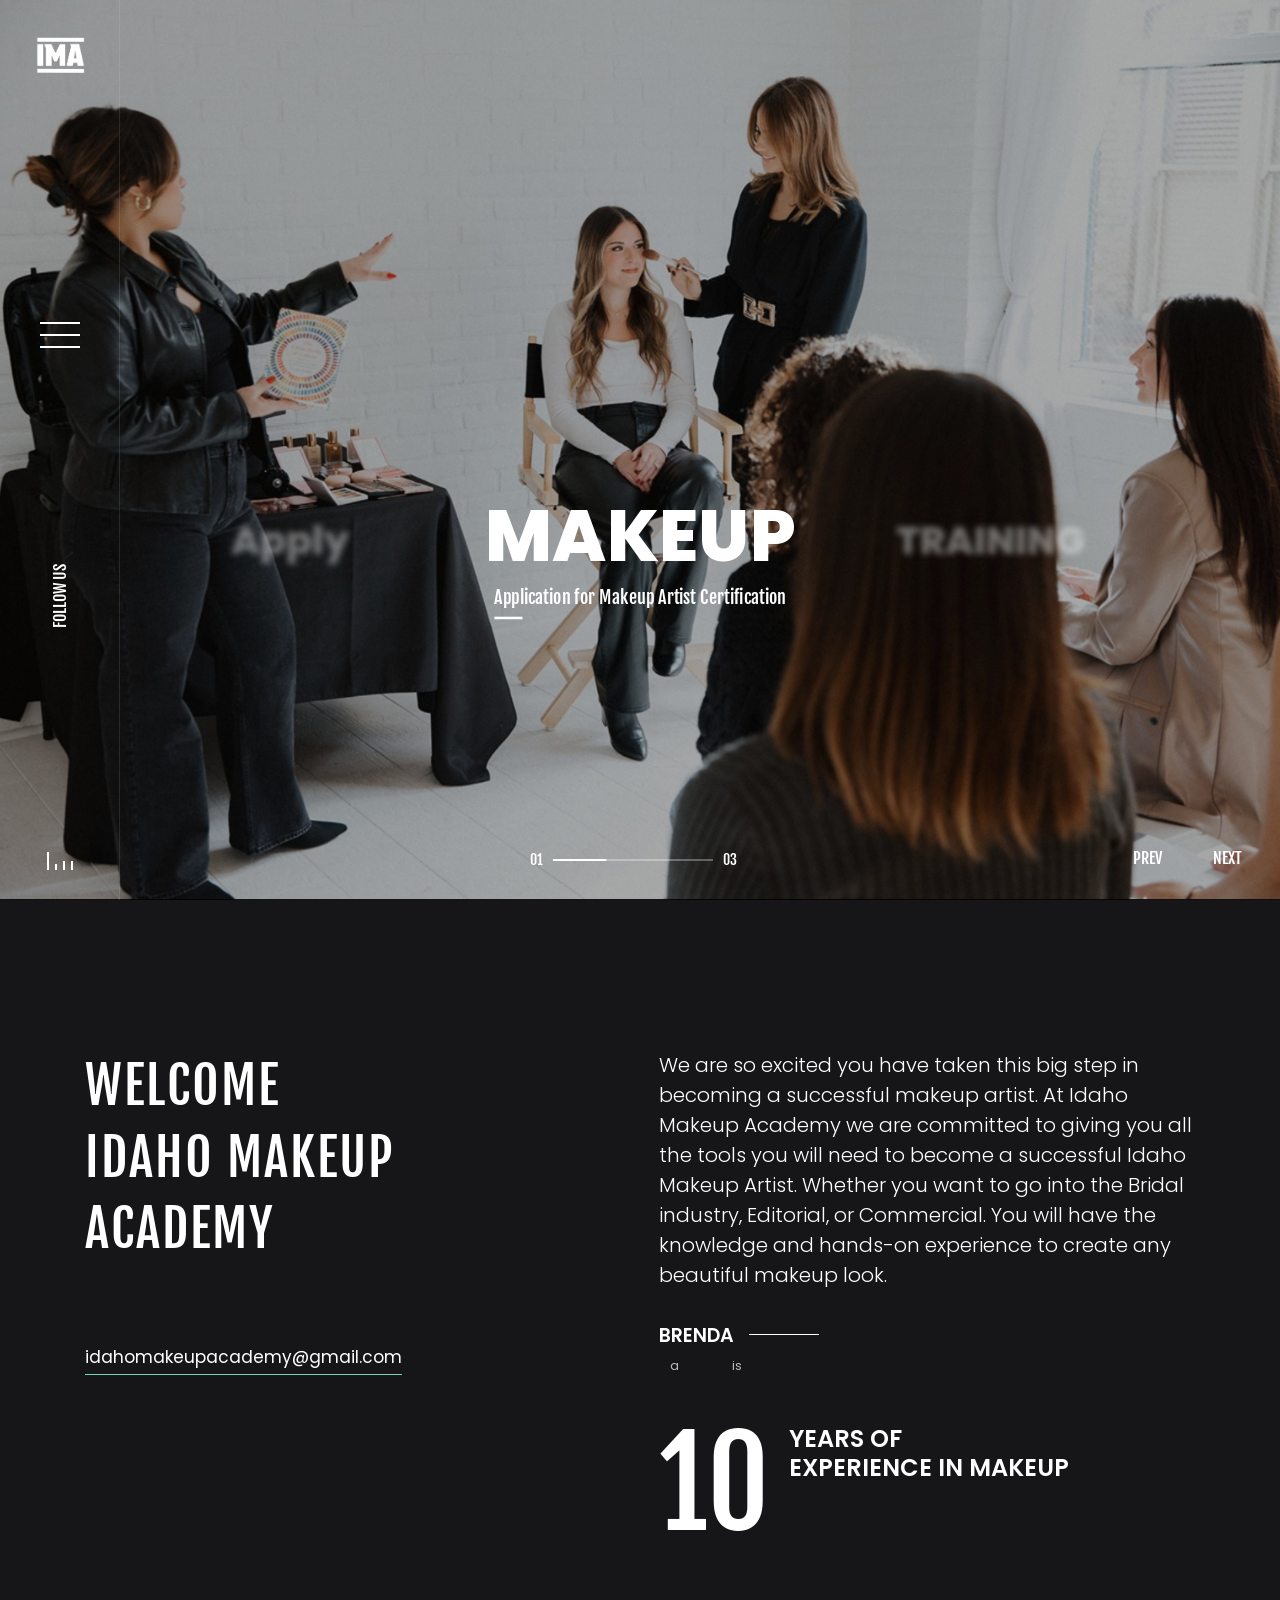
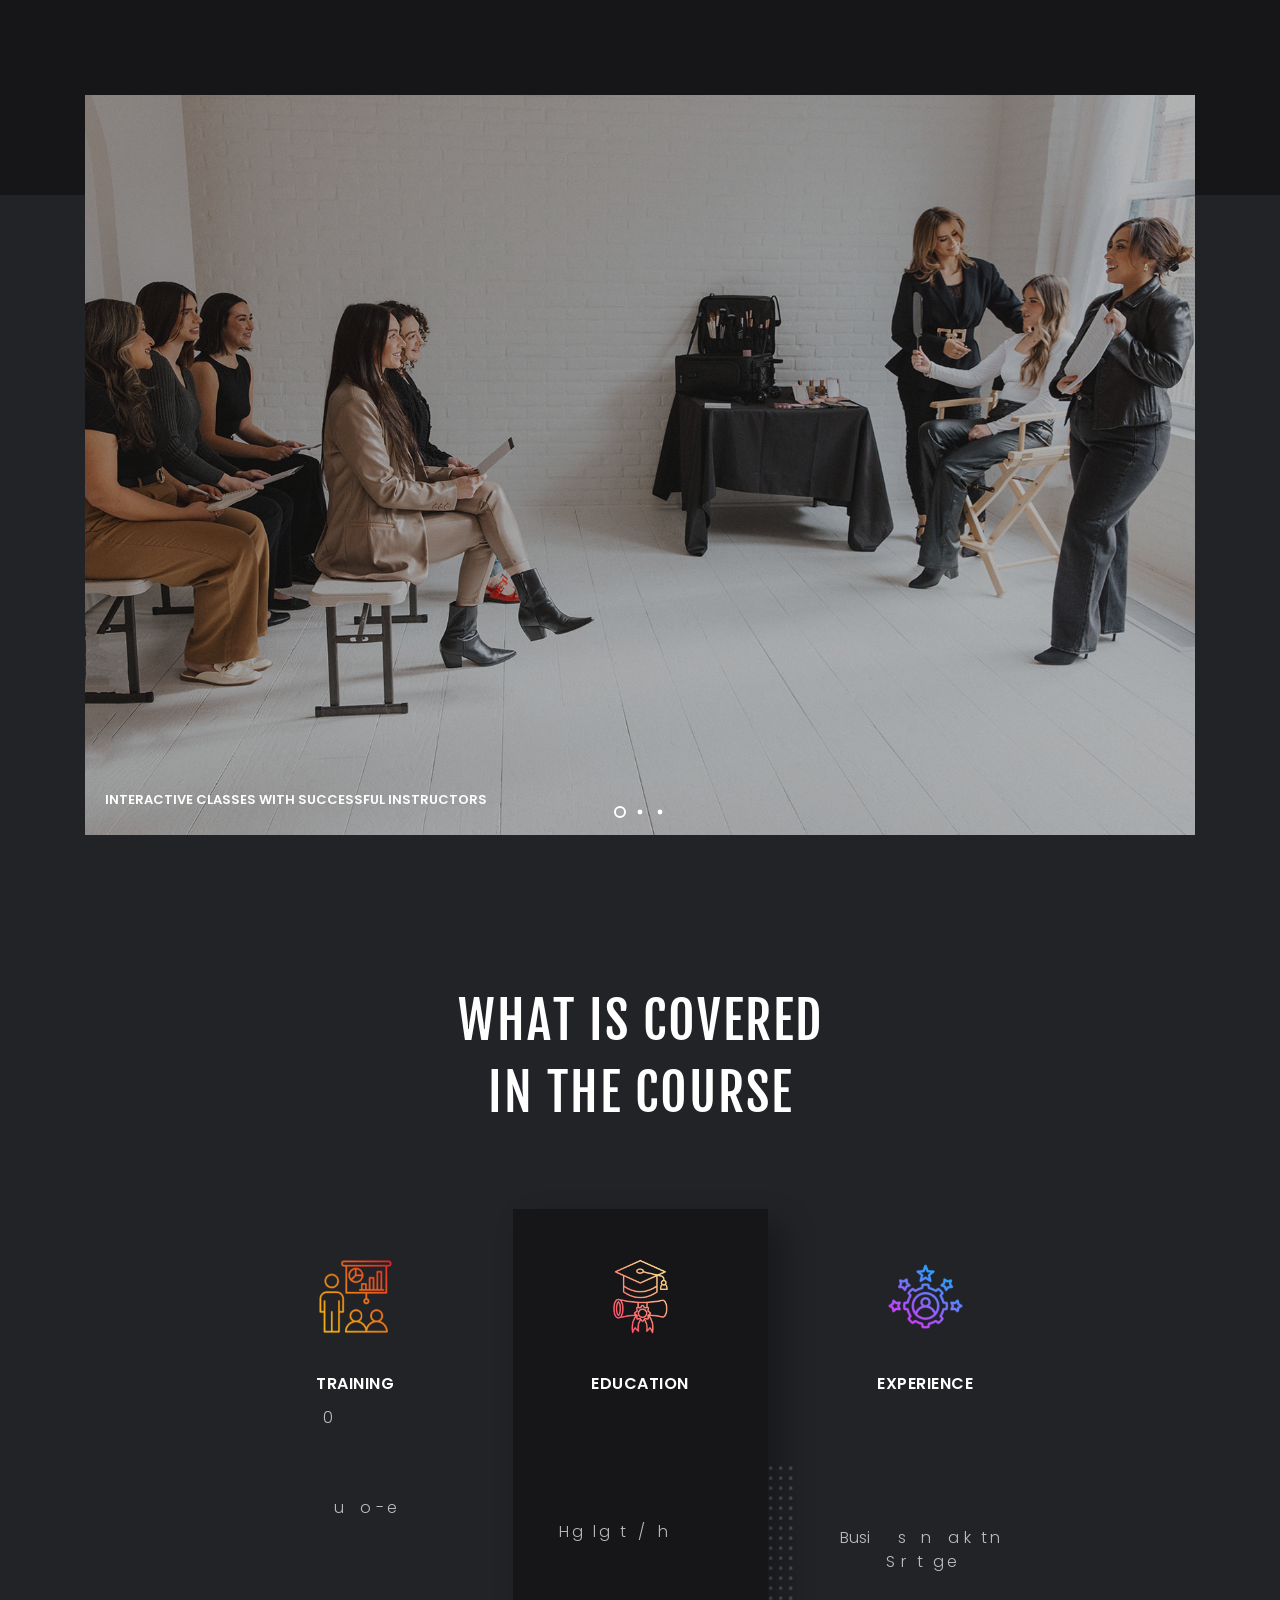
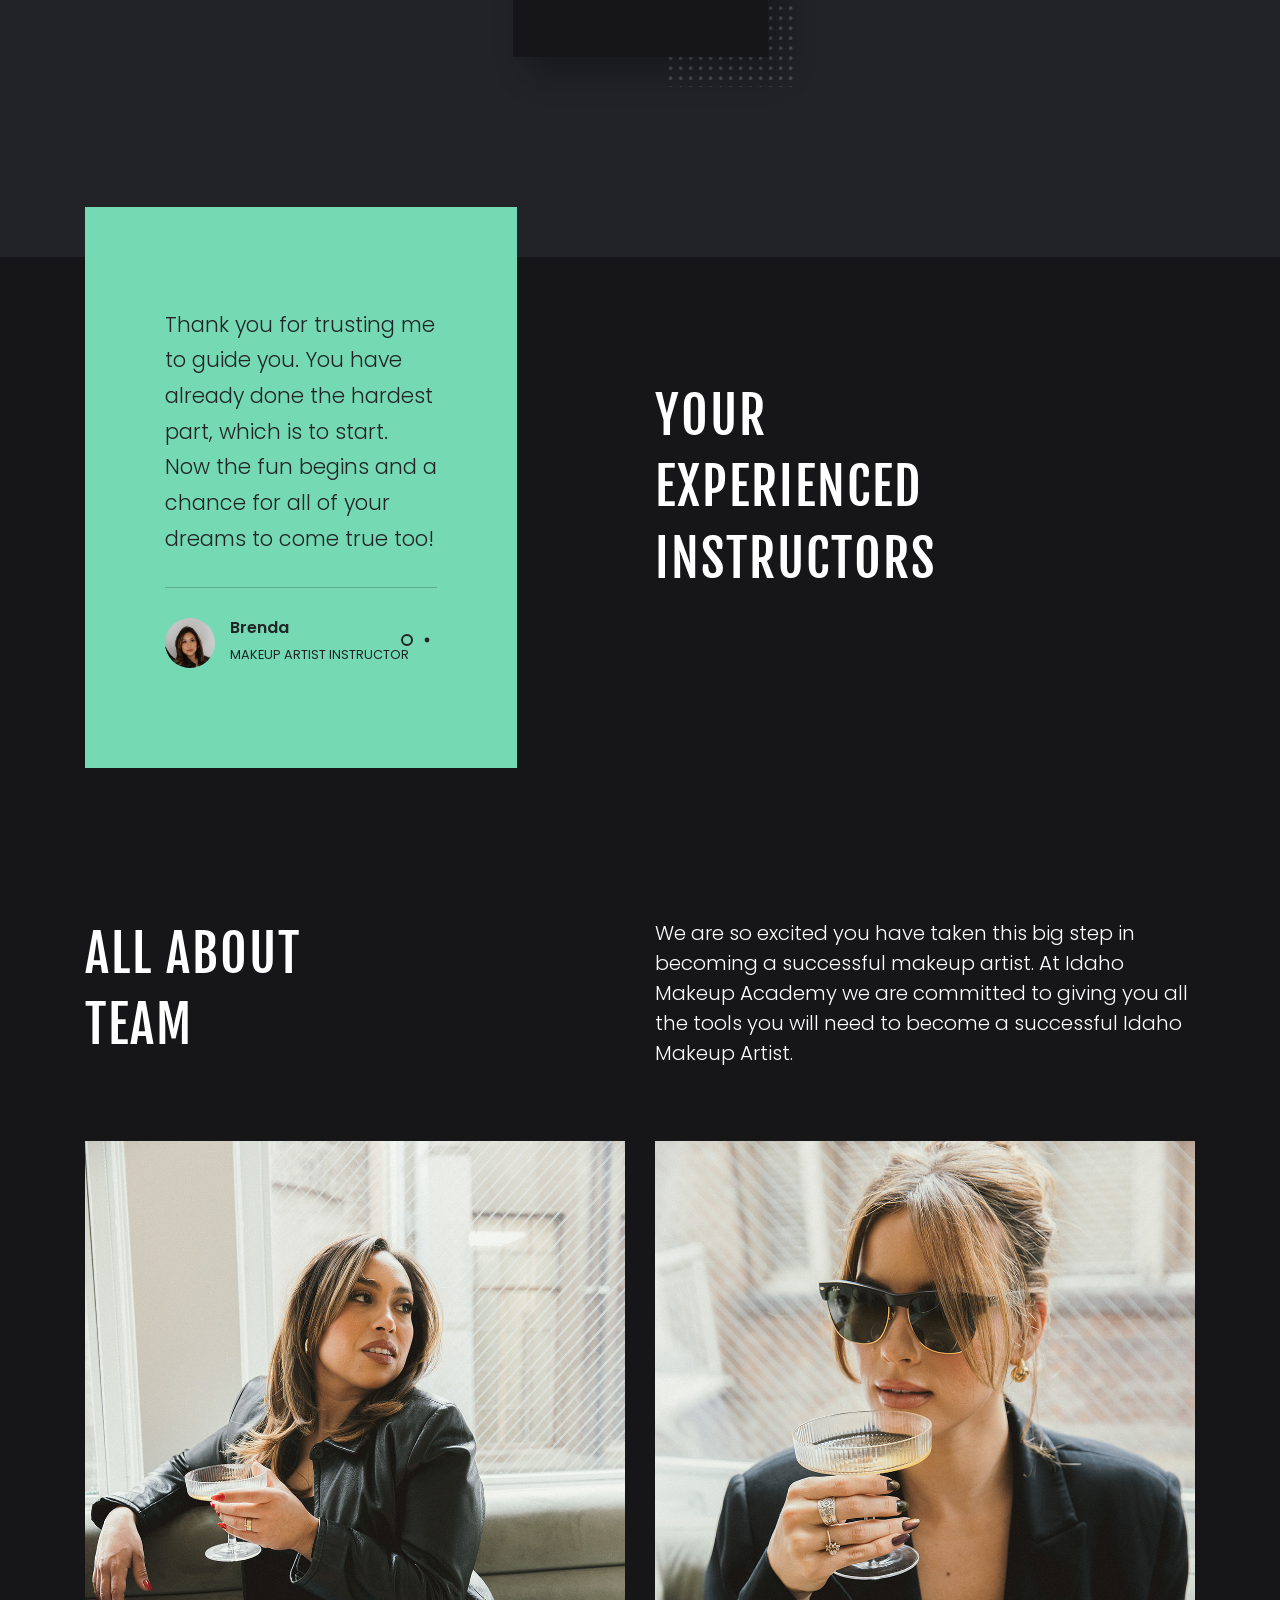
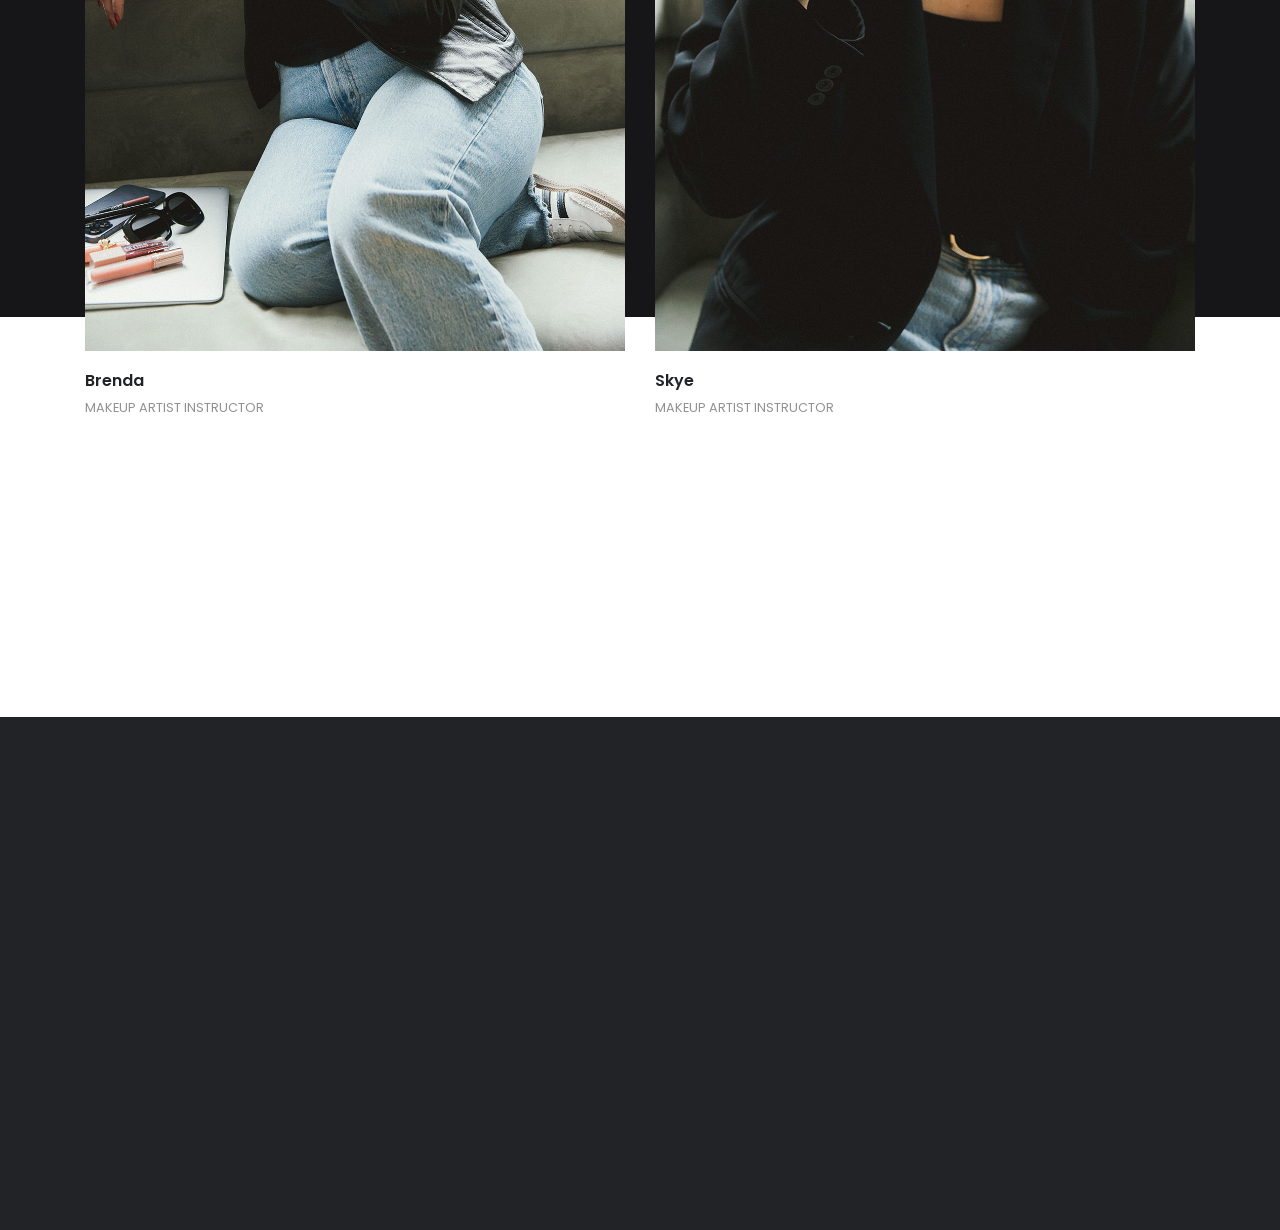
==== commit e9ee8e95: "Updates and tweaks" ====
--- a/index.html
+++ b/index.html
@@ -5,13 +5,13 @@
 <meta name="viewport" content="width=device-width, initial-scale=1, shrink-to-fit=no">
 <meta name="format-detection" content="telephone=no">
 <meta name="theme-color" content="#75dab4"/>
-<title>Idaho Makeup Academy | Licensing and Training</title>
+<title>Idaho Makeup Academy | Makeup Artist Certification and Training</title>
 <meta name="author" content="Spearhead Consulting">
-<meta name="description" content="Idaho Makeup Academy | Get licensed in Idaho">
-<meta name="keywords" content="makeup, licensing, makeup esthetician, get licensed in idaho, idaho makeup academy">
+<meta name="description" content="Idaho Makeup Academy | Get certified in makeup in Idaho">
+<meta name="keywords" content="makeup, certification, makeup artist certification, get certified in makeup in idaho, idaho makeup academy">
 
 <!-- SOCIAL MEDIA META -->
-<meta property="og:description" content="Idaho Makeup Academy | Get licensed in Idaho">
+<meta property="og:description" content="Idaho Makeup Academy | Get your makeup certification in Idaho">
 <meta property="og:image" content="https://www.idahomakeupacademy.com/images/OGImage.png">
 <meta property="og:site_name" content="idahomakeupacademy">
 <meta property="og:title" content="Idaho Makeup Academy">
@@ -40,7 +40,7 @@
   <!-- end layer -->
   <div class="inner">
     <figure> <img src="images/preloader.gif" alt="Image"> </figure>
-    <span>Site Loading</span> </div>
+    <span>Loading...</span> </div>
   <!-- end inner -->
 </div>
 <!-- end preloader -->
@@ -54,8 +54,8 @@
   <!-- end layer -->
   <div class="inner">
     <ul data-splitting>
-      <li><a href="#">INSTAGRAM</a> <small>Follow us on Instagram</small> </li>
-      <li><a href="#">TIKTOK</a> <small>Watch our vids on TikTok</small> </li>
+      <li><a href="https://instagram.com/idahomakeupacademy" target="_blank">INSTAGRAM</a> <small>Follow us on Instagram</small> </li>
+<!--      <li><a href="#">TIKTOK</a> <small>Watch our vids on TikTok</small> </li>-->
       <li><a  href="https://forms.gle/92aapfkHjaXJGYMD9" target="_blank">APPLY</a> <small>Join the wait-list.</small> </li>
     </ul>
   </div>
@@ -68,11 +68,11 @@
   <div class="inner">
     <h5>Social Share </h5>
     <ul>
-      <li><a href="#"><i class="fab fa-facebook-f"></i></a></li>
-      <li><a href="#"><i class="fab fa-twitter"></i></a></li>
-      <li><a href="#"><i class="fab fa-linkedin-in"></i></a></li>
-      <li><a href="#"><i class="fab fa-google-plus-g"></i></a></li>
-      <li><a href="#"><i class="fab fa-youtube"></i></a></li>
+      <li><a href="https://instagram.com/idahomakeupacademy"><i class="fab fa-instagram"></i></a></li>
+<!--      <li><a href="#"><i class="fab fa-twitter"></i></a></li>-->
+<!--      <li><a href="#"><i class="fab fa-linkedin-in"></i></a></li>-->
+<!--      <li><a href="#"><i class="fab fa-google-plus-g"></i></a></li>-->
+<!--      <li><a href="#"><i class="fab fa-youtube"></i></a></li>-->
     </ul>
   </div>
 </div>
@@ -160,7 +160,7 @@
         <div class="col-lg-5 wow" data-splitting>
           <h3 class="section-title">WELCOME<br>
             IDAHO MAKEUP ACADEMY</h3>
-          <a href="#">hello@idahomakeupacademy.com</a> </div>
+          <a href="mailto:idahomakeupacademy@gmail.com">idahomakeupacademy@gmail.com</a> </div>
         <!-- end col-5 -->
         <div class="col-lg-7 wow" data-splitting>
           <p>We are so excited you have taken this big step in becoming a successful makeup artist.
@@ -236,10 +236,10 @@
             <figure> <img src="images/class/training.png" alt="Image"> </figure>
             <h6>TRAINING</h6>
             <ul>
-              <li>Makeup Theory</li>
-              <li>Real-World Examples</li>
-              <li>Cosmetics</li>
-              <li>Health & Safety</li>
+              <li>100 Hours</li>
+              <li>In-Person</li>
+              <li>Hands on</li>
+              <li>Instructor-led</li>
             </ul>
           </div>
           <!-- end content-block -->
@@ -250,10 +250,12 @@
             <figure> <img src="images/class/graduation.png" alt="Image"> </figure>
             <h6>EDUCATION</h6>
             <ul>
-              <li>Makeup Theory</li>
-              <li>Real-World Examples</li>
-              <li>Cosmetics</li>
-              <li>Health & Safety</li>
+              <li>Sanitation & Infection Control</li>
+              <li>Professionalism</li>
+              <li>Color Theory</li>
+              <li>Highlights / Shadows</li>
+              <li>Eyebrows / Shaping Eyes</li>
+              <li>Lip Theory</li>
             </ul>
           </div>
           <!-- end content-block -->
@@ -264,10 +266,11 @@
             <figure> <img src="images/class/experience.png" alt="Image"> </figure>
             <h6>EXPERIENCE</h6>
             <ul>
-              <li>Makeup Theory</li>
+              <li>Assistant Opportunities</li>
               <li>Real-World Examples</li>
-              <li>Cosmetics</li>
-              <li>Health & Safety</li>
+              <li>Build Your Brand</li>
+              <li>Social Media Guidance</li>
+              <li>Business an Marketing Strategies</li>
             </ul>
           </div>
           <!-- end content-block -->
@@ -302,7 +305,7 @@
               <!-- end swiper-slide -->
               <div class="swiper-slide">
                 <div class="testimonial">
-                  <blockquote>I'm very proud of the girls who step out and make their dreams come true, they will have their glory in the hot sun! </blockquote>
+                  <blockquote>With 12+ years in the industry, I'm ready to give back and build up the next generation of successful makeup artists. I'm very excited to meet you!</blockquote>
                   <div class="reviewer"> <img src="images/class/avatar-skye.jpg" alt="Image">
                     <div class="reviewer-infos">
                       <h6>Skye</h6>
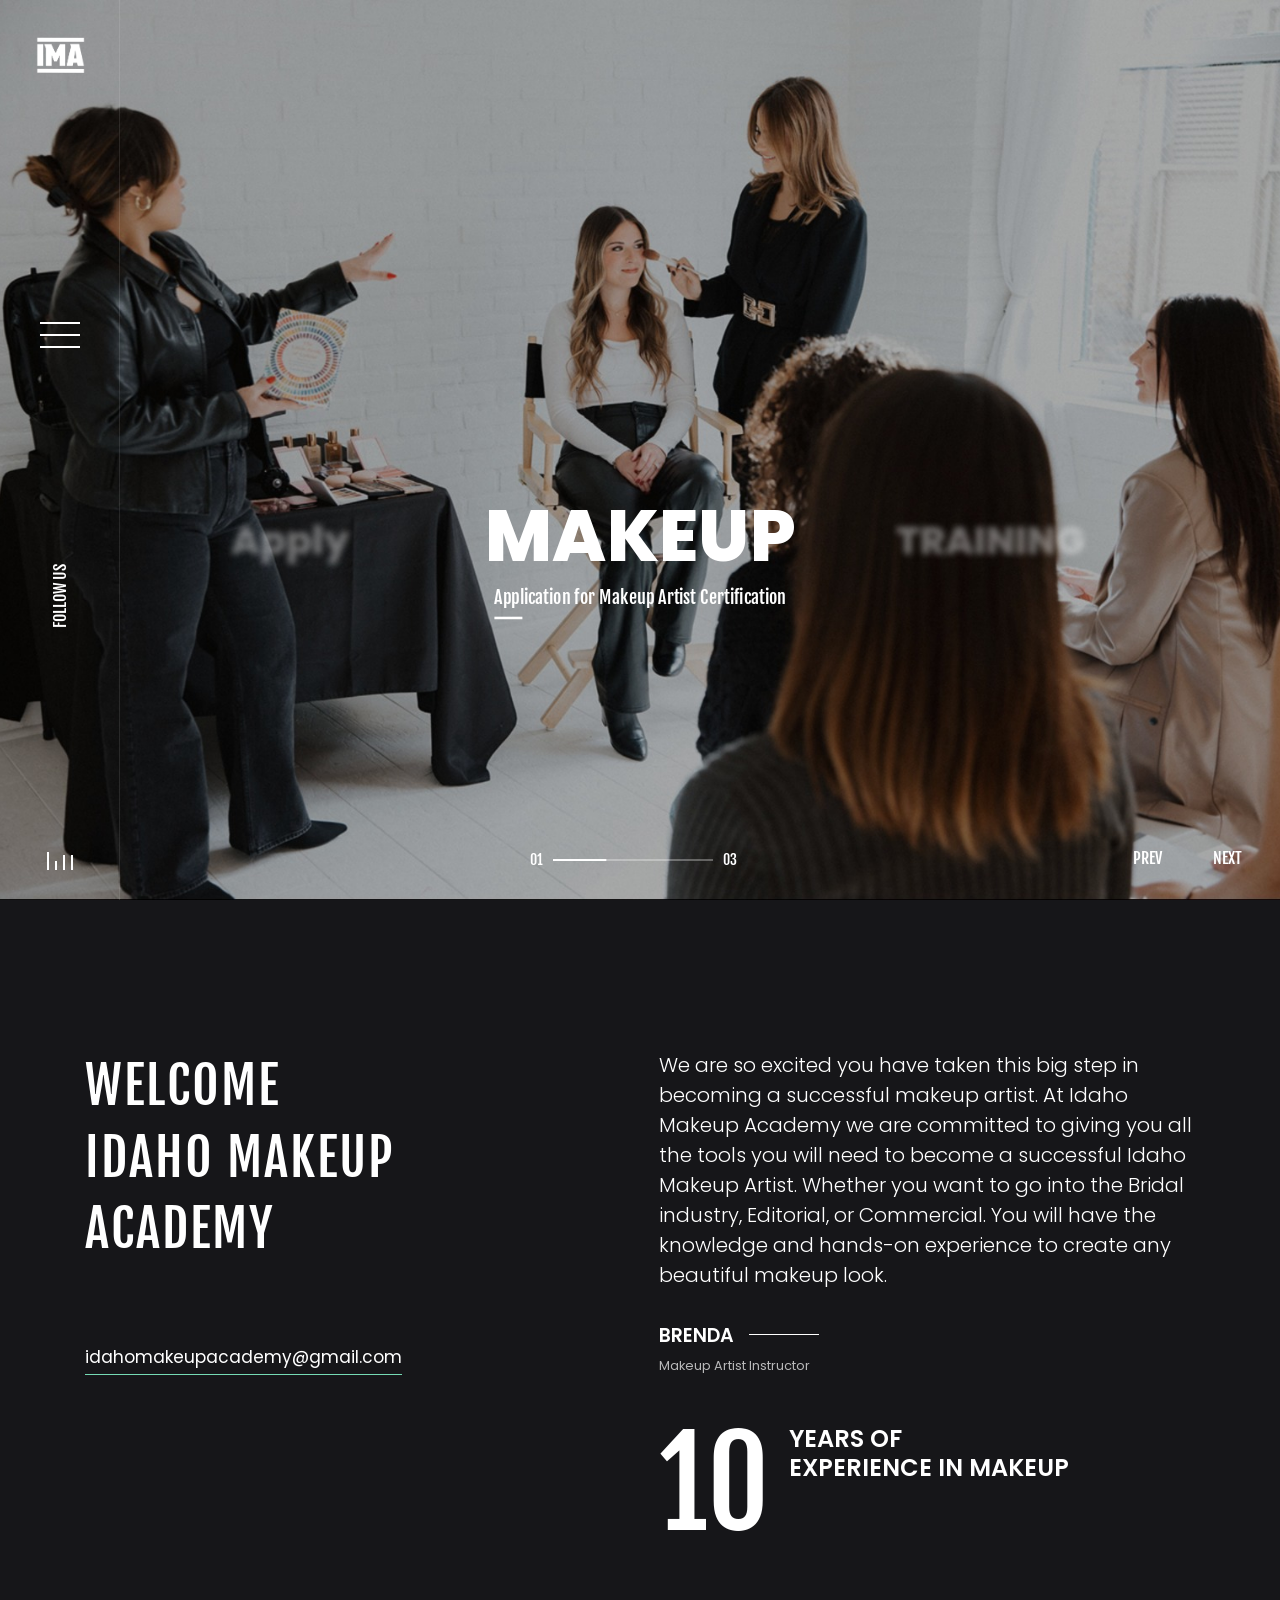
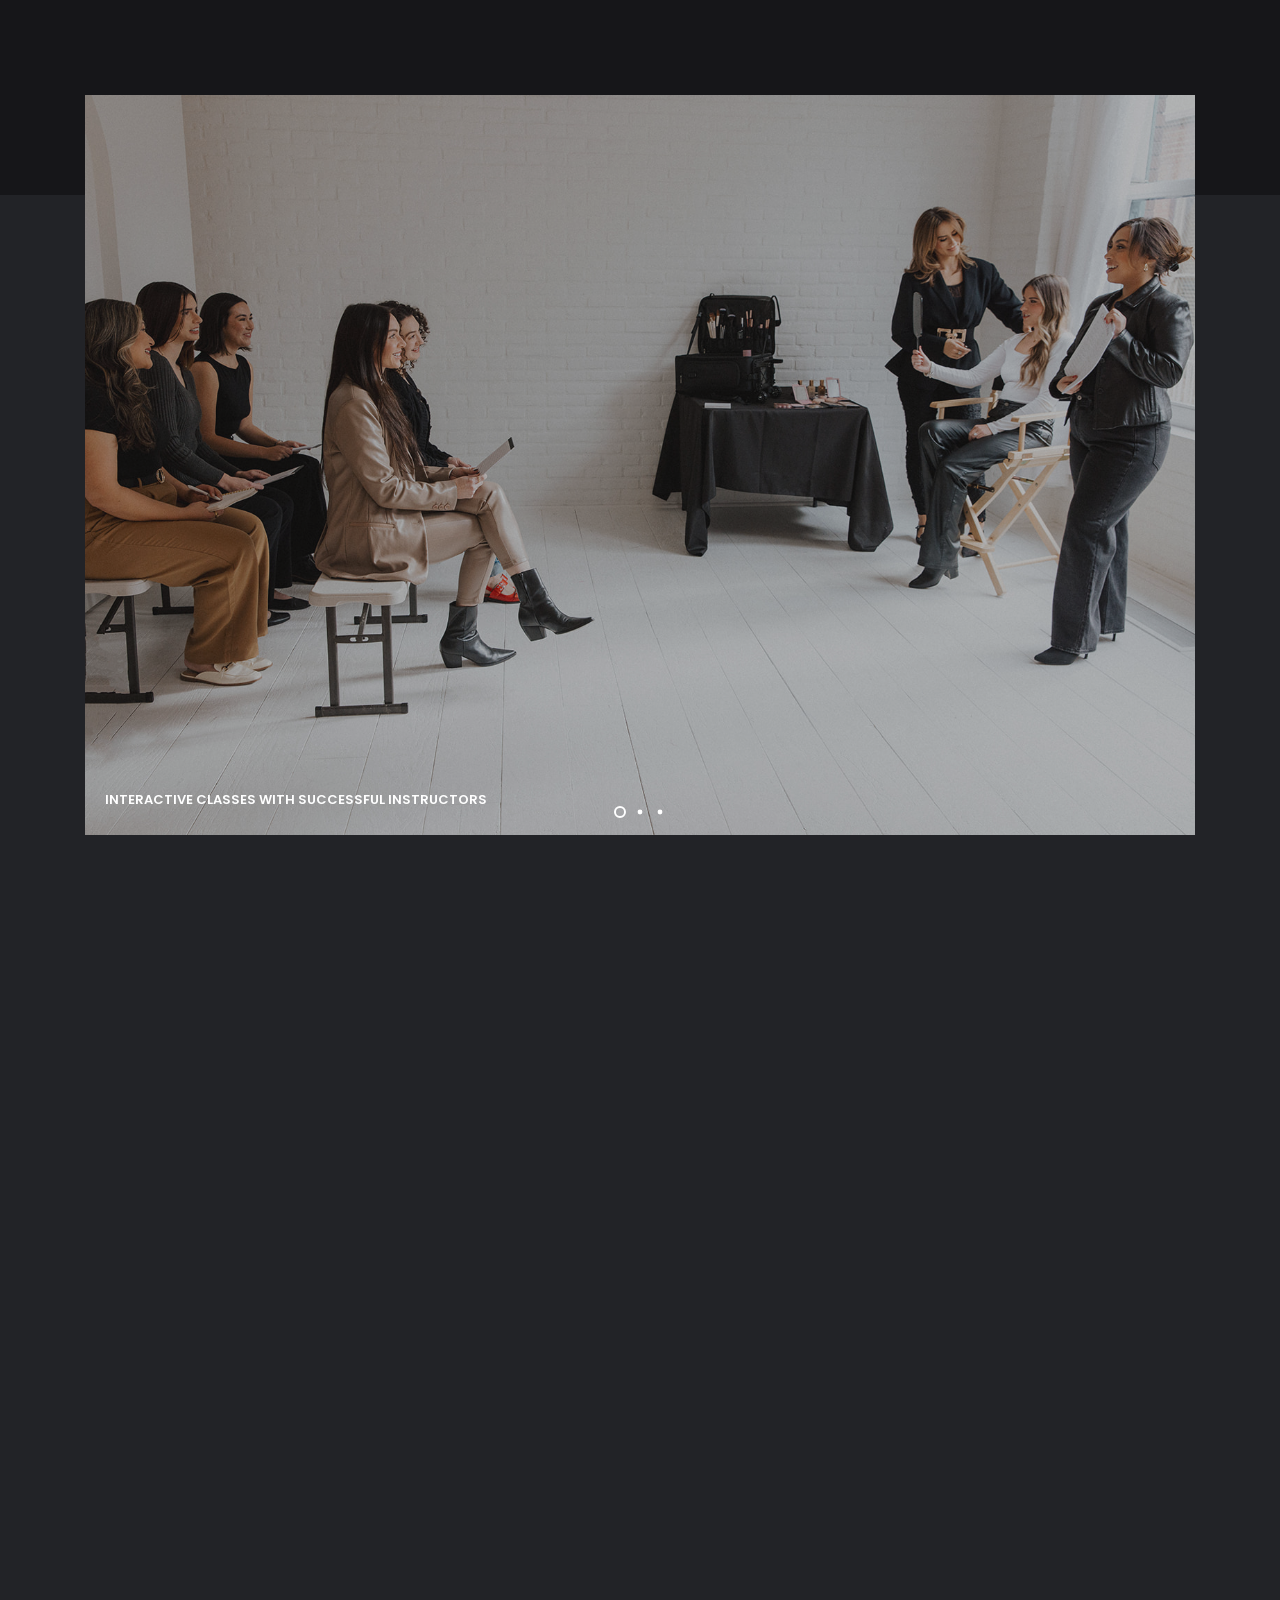
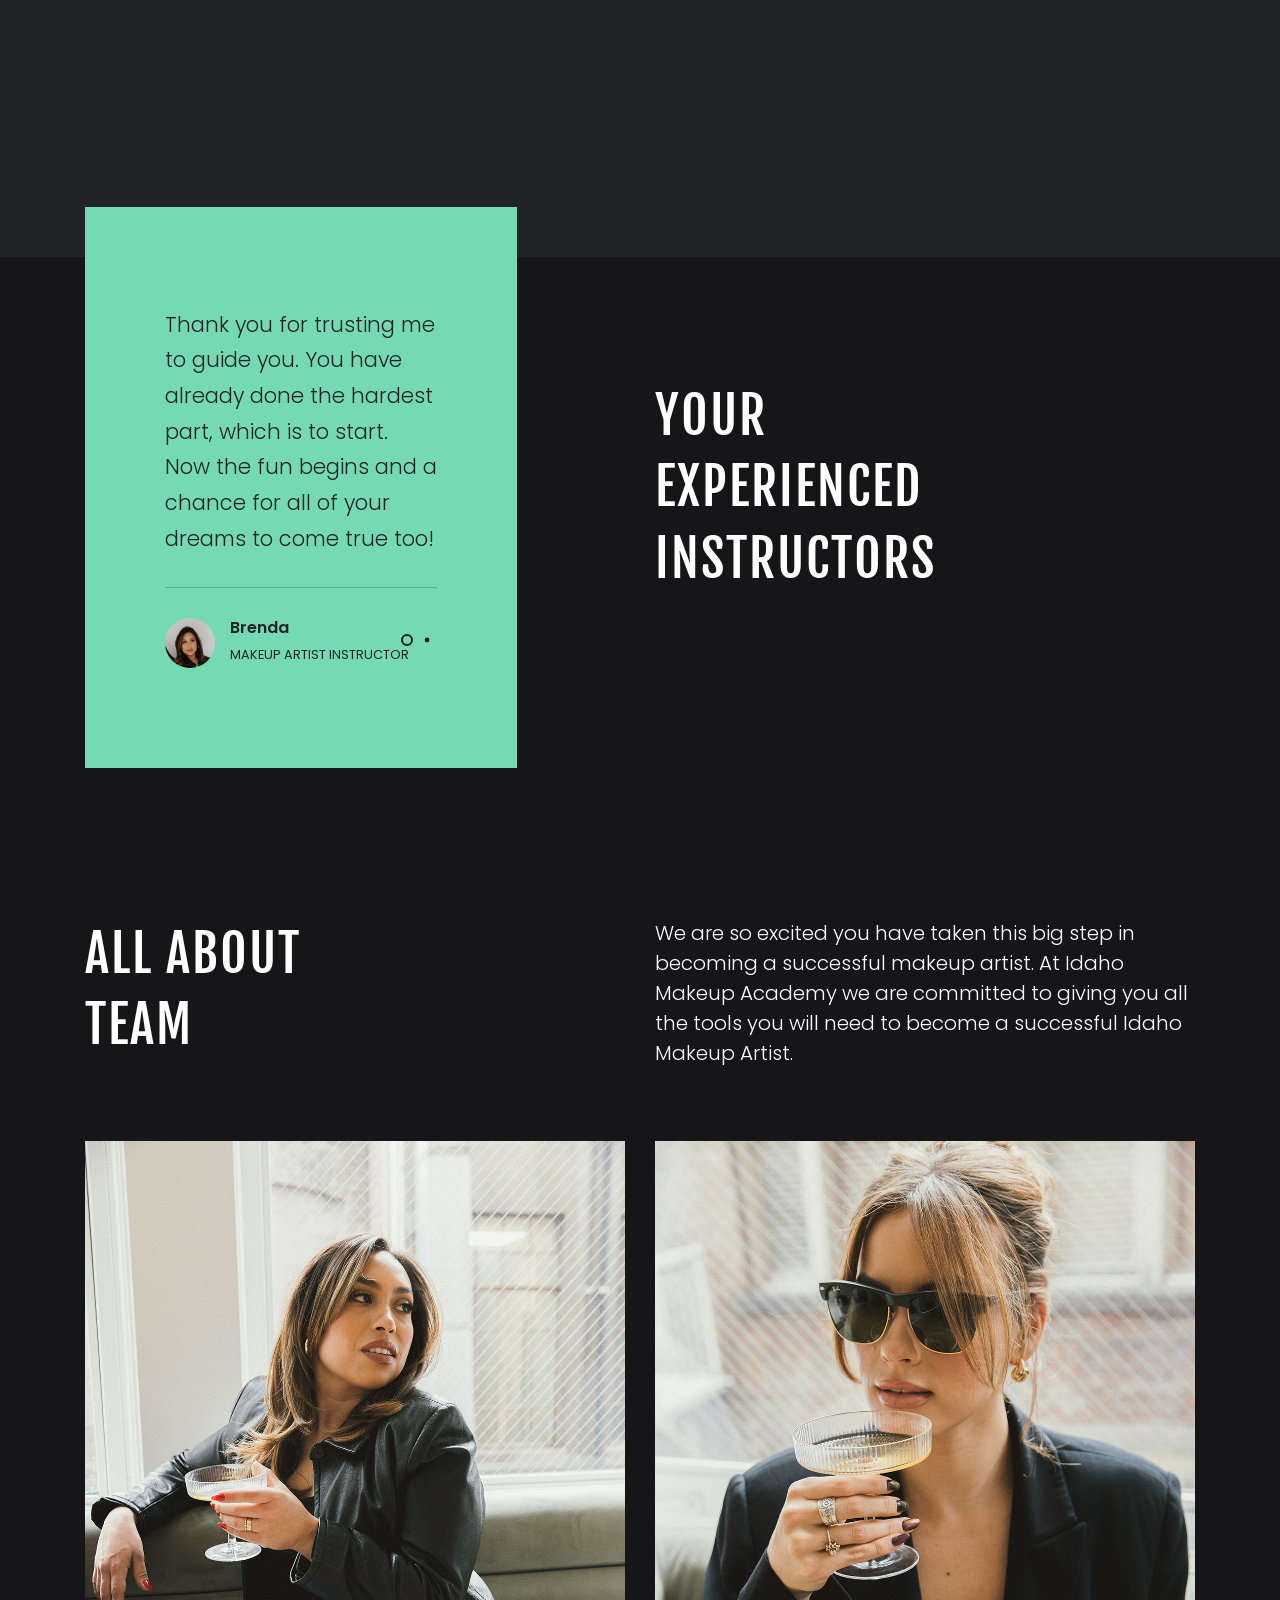
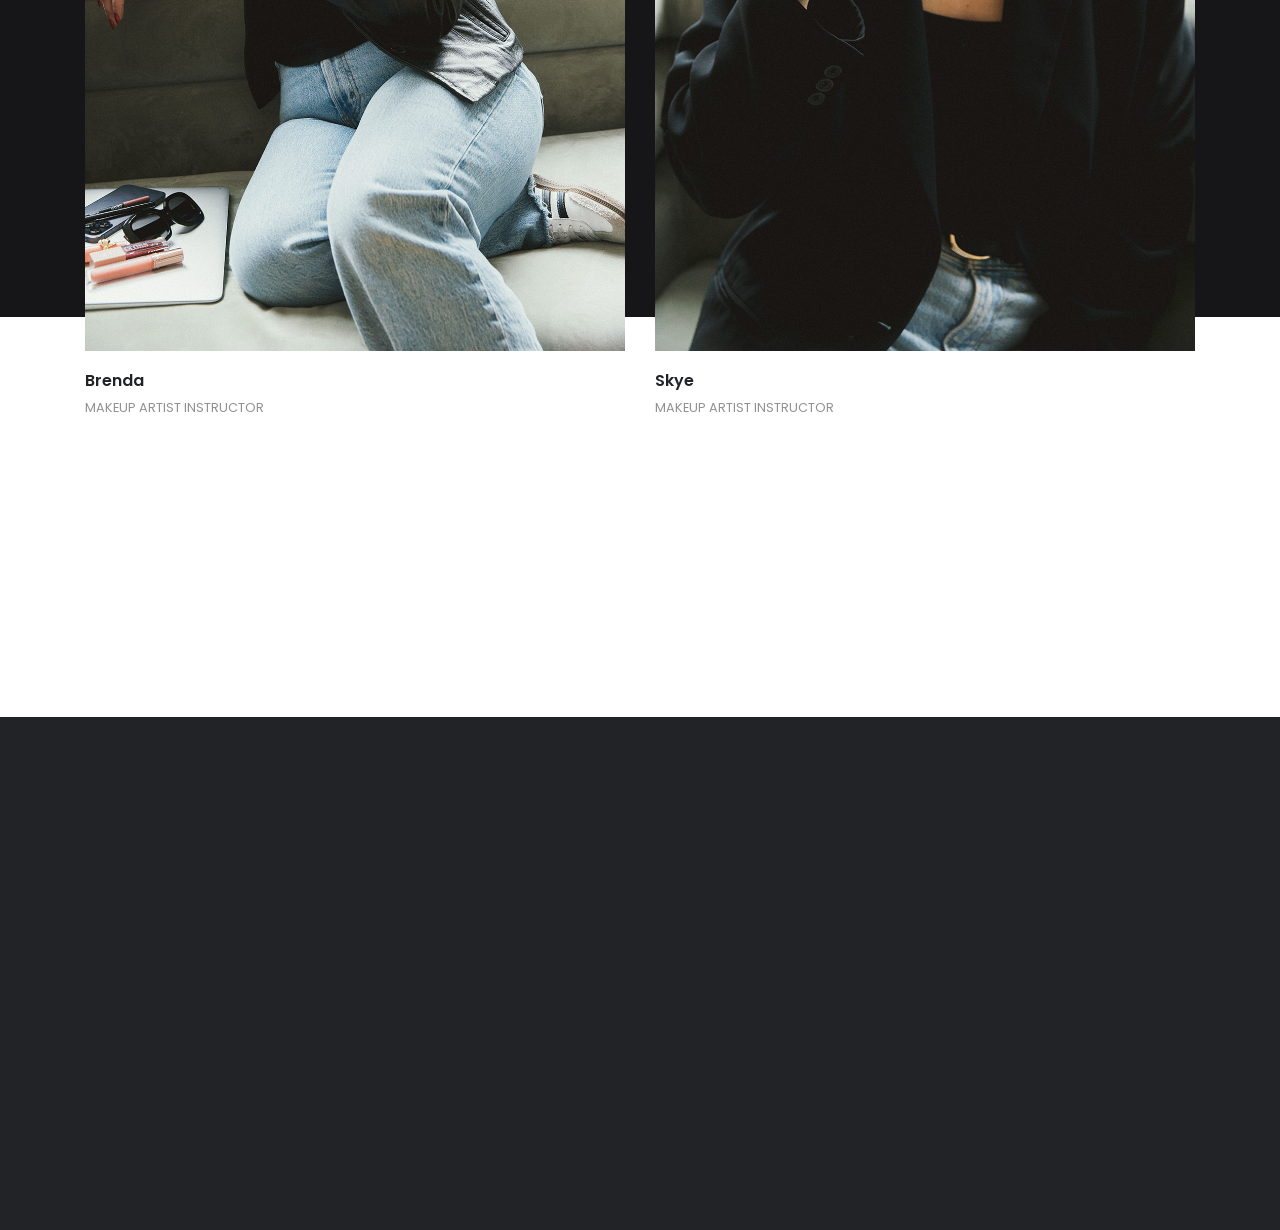
==== commit ef470f36: "Updated link, removed google forms" ====
--- a/index.html
+++ b/index.html
@@ -56,7 +56,7 @@
     <ul data-splitting>
       <li><a href="https://instagram.com/idahomakeupacademy" target="_blank">INSTAGRAM</a> <small>Follow us on Instagram</small> </li>
 <!--      <li><a href="#">TIKTOK</a> <small>Watch our vids on TikTok</small> </li>-->
-      <li><a  href="https://forms.gle/92aapfkHjaXJGYMD9" target="_blank">APPLY</a> <small>Join the wait-list.</small> </li>
+      <li><a  href="https://island-route-758.notion.site/1631bb4c48a6806e8bbaf4c8735e0904" target="_blank">APPLY</a> <small>Join the wait-list.</small> </li>
     </ul>
   </div>
   <!-- end inner -->
@@ -407,7 +407,8 @@
         </ul>
         <h6>INTERESTED IN GETTING YOUR MAKEUP CERTIFICATION?</h6>
         <h2>Join the wait-list by applying below.</h2>
-        <a href="https://forms.gle/92aapfkHjaXJGYMD9" target="_blank" class="link">Apply</a> </div>
+
+        <a href="https://island-route-758.notion.site/1631bb4c48a6806e8bbaf4c8735e0904" target="_blank" class="link">Apply</a> </div>
       <!-- end col-12 -->
       <div class="col-12">
         <div class="footer-bar"> <span class="copyright">© 2024 Idaho Makeup Academy | All Rights Reserved</span></div>
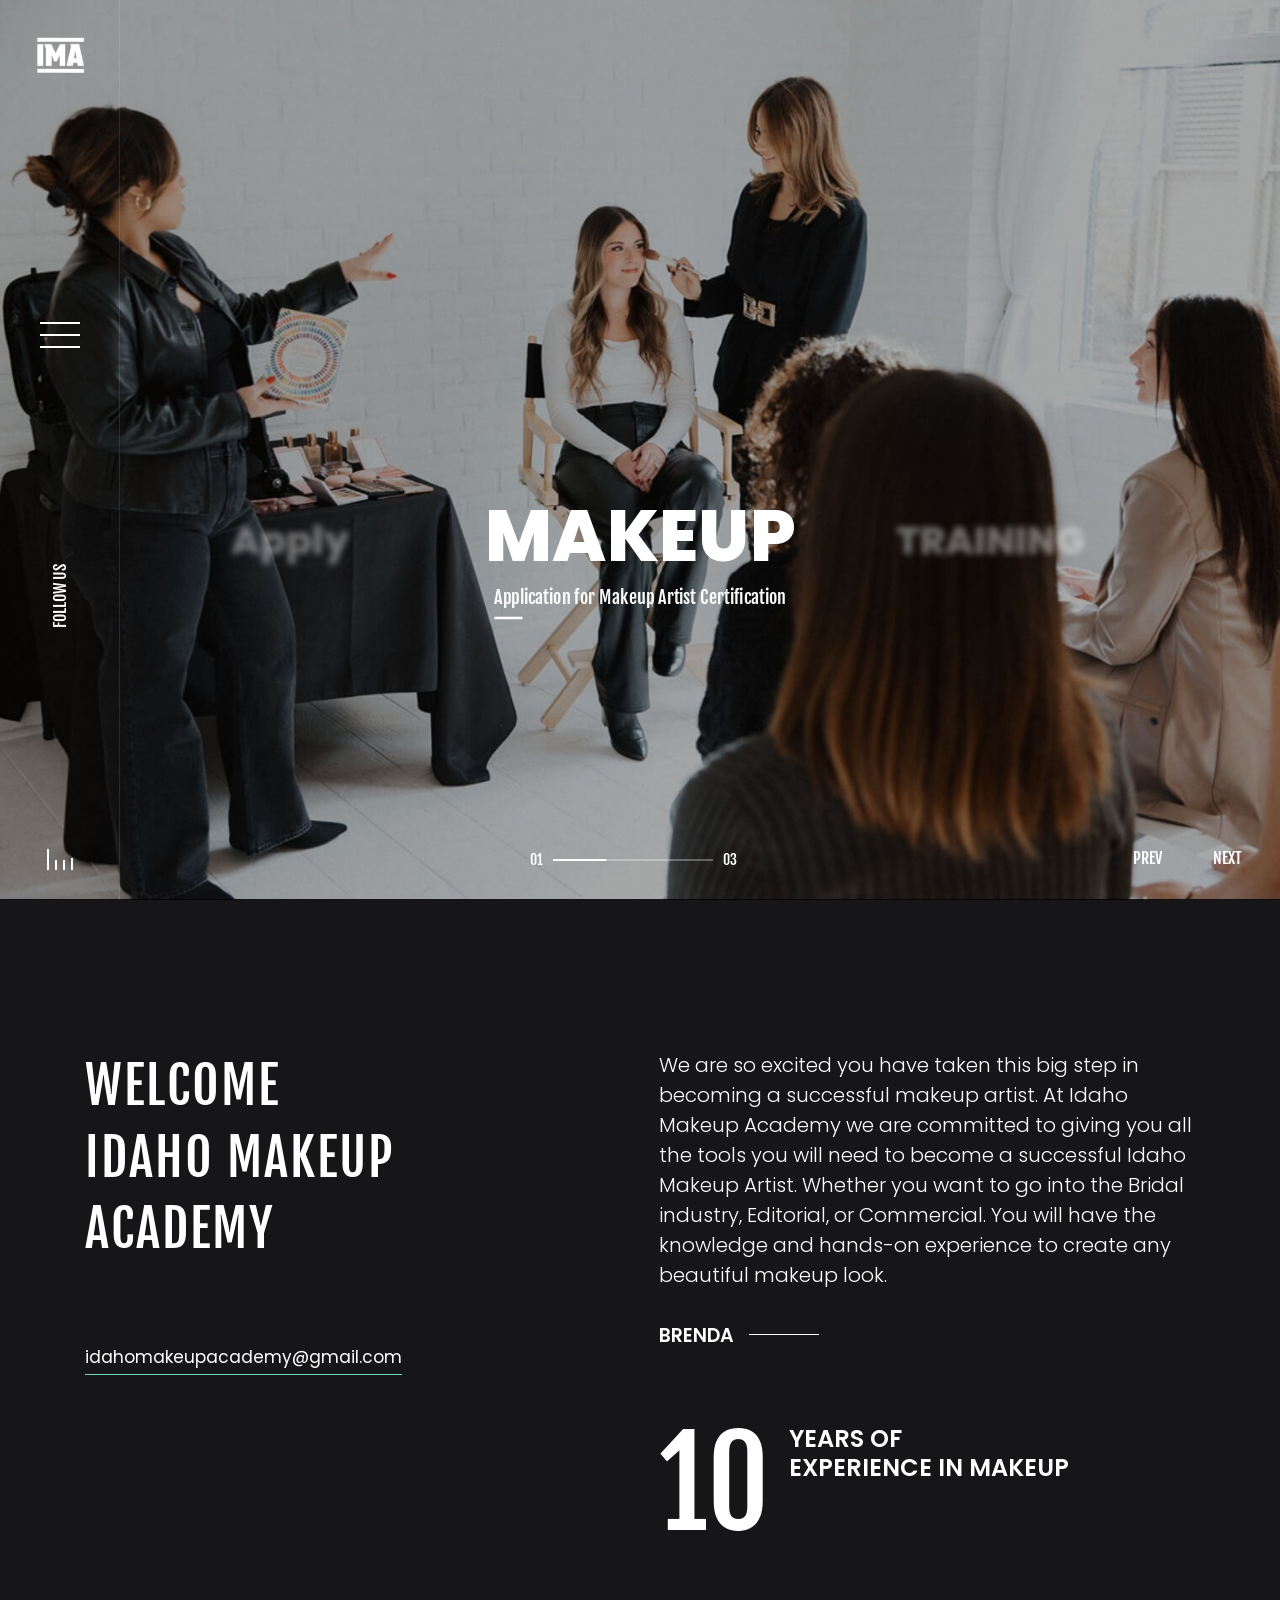
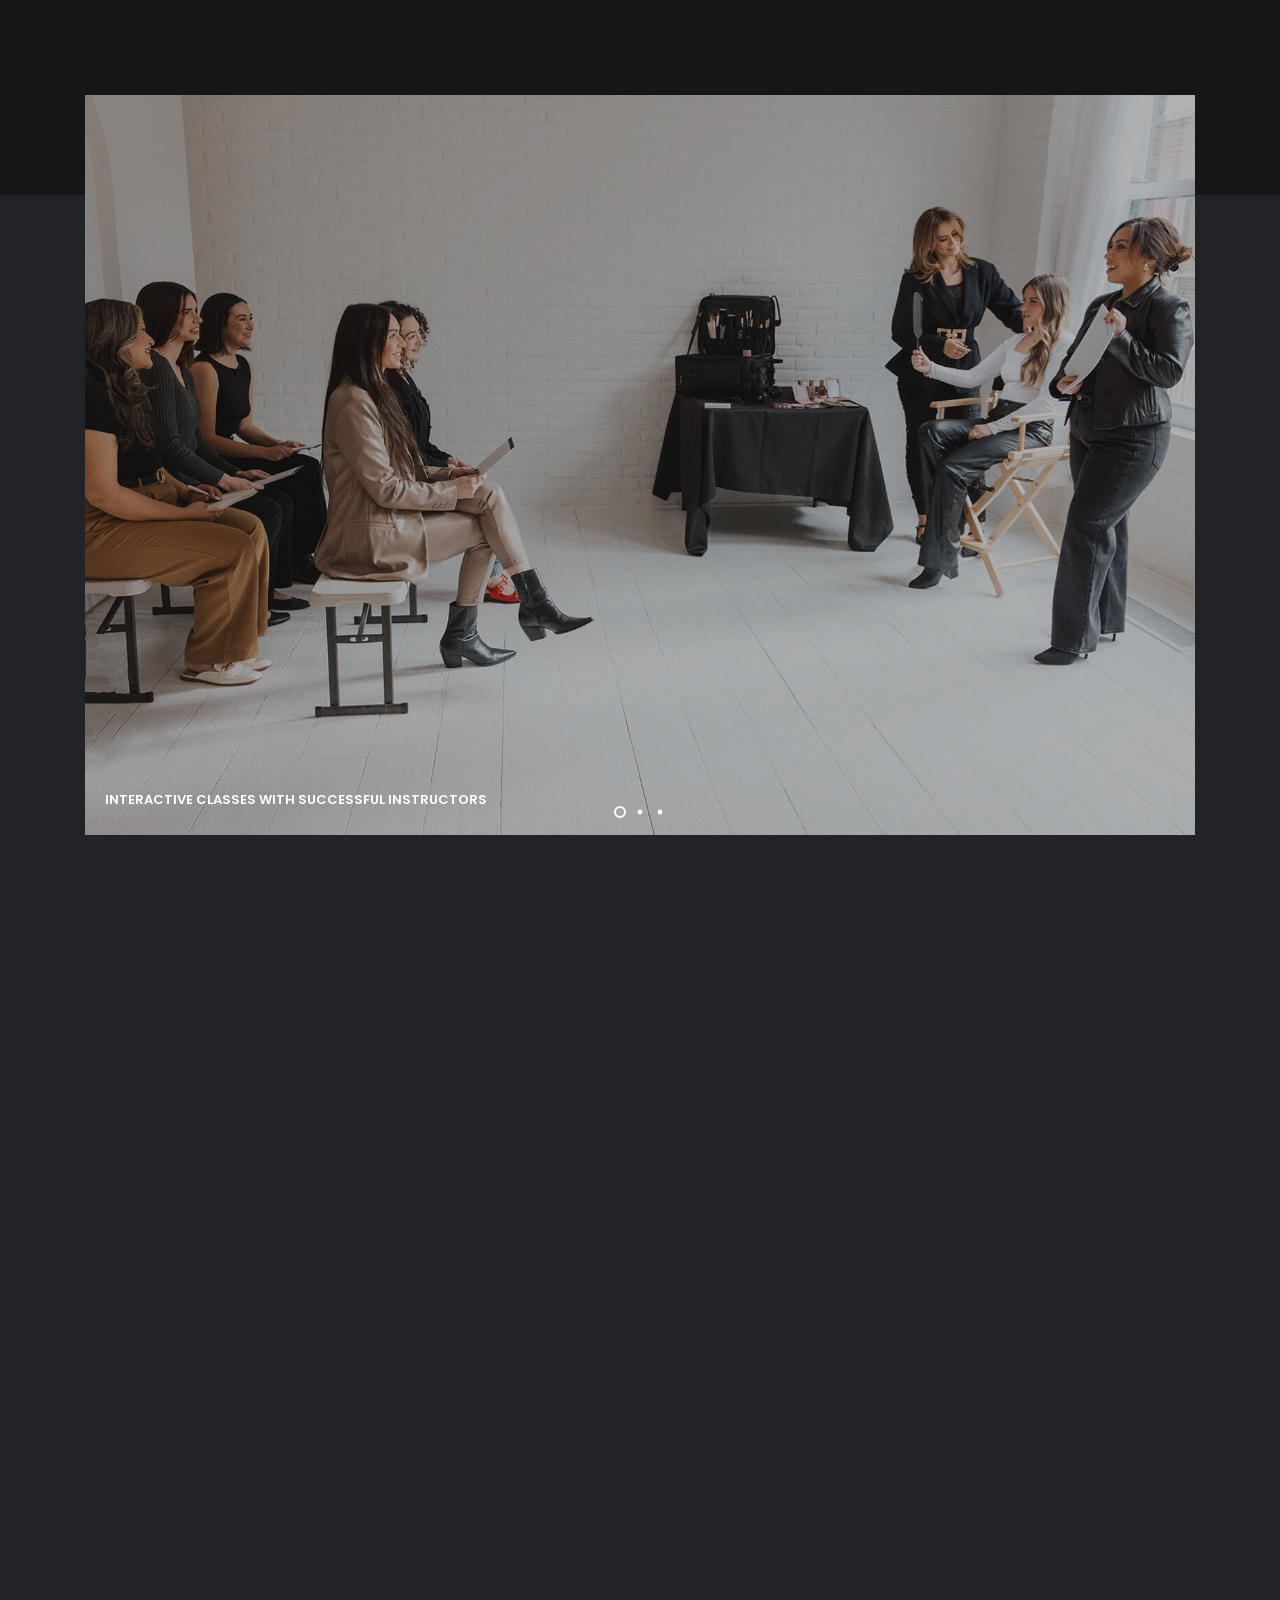
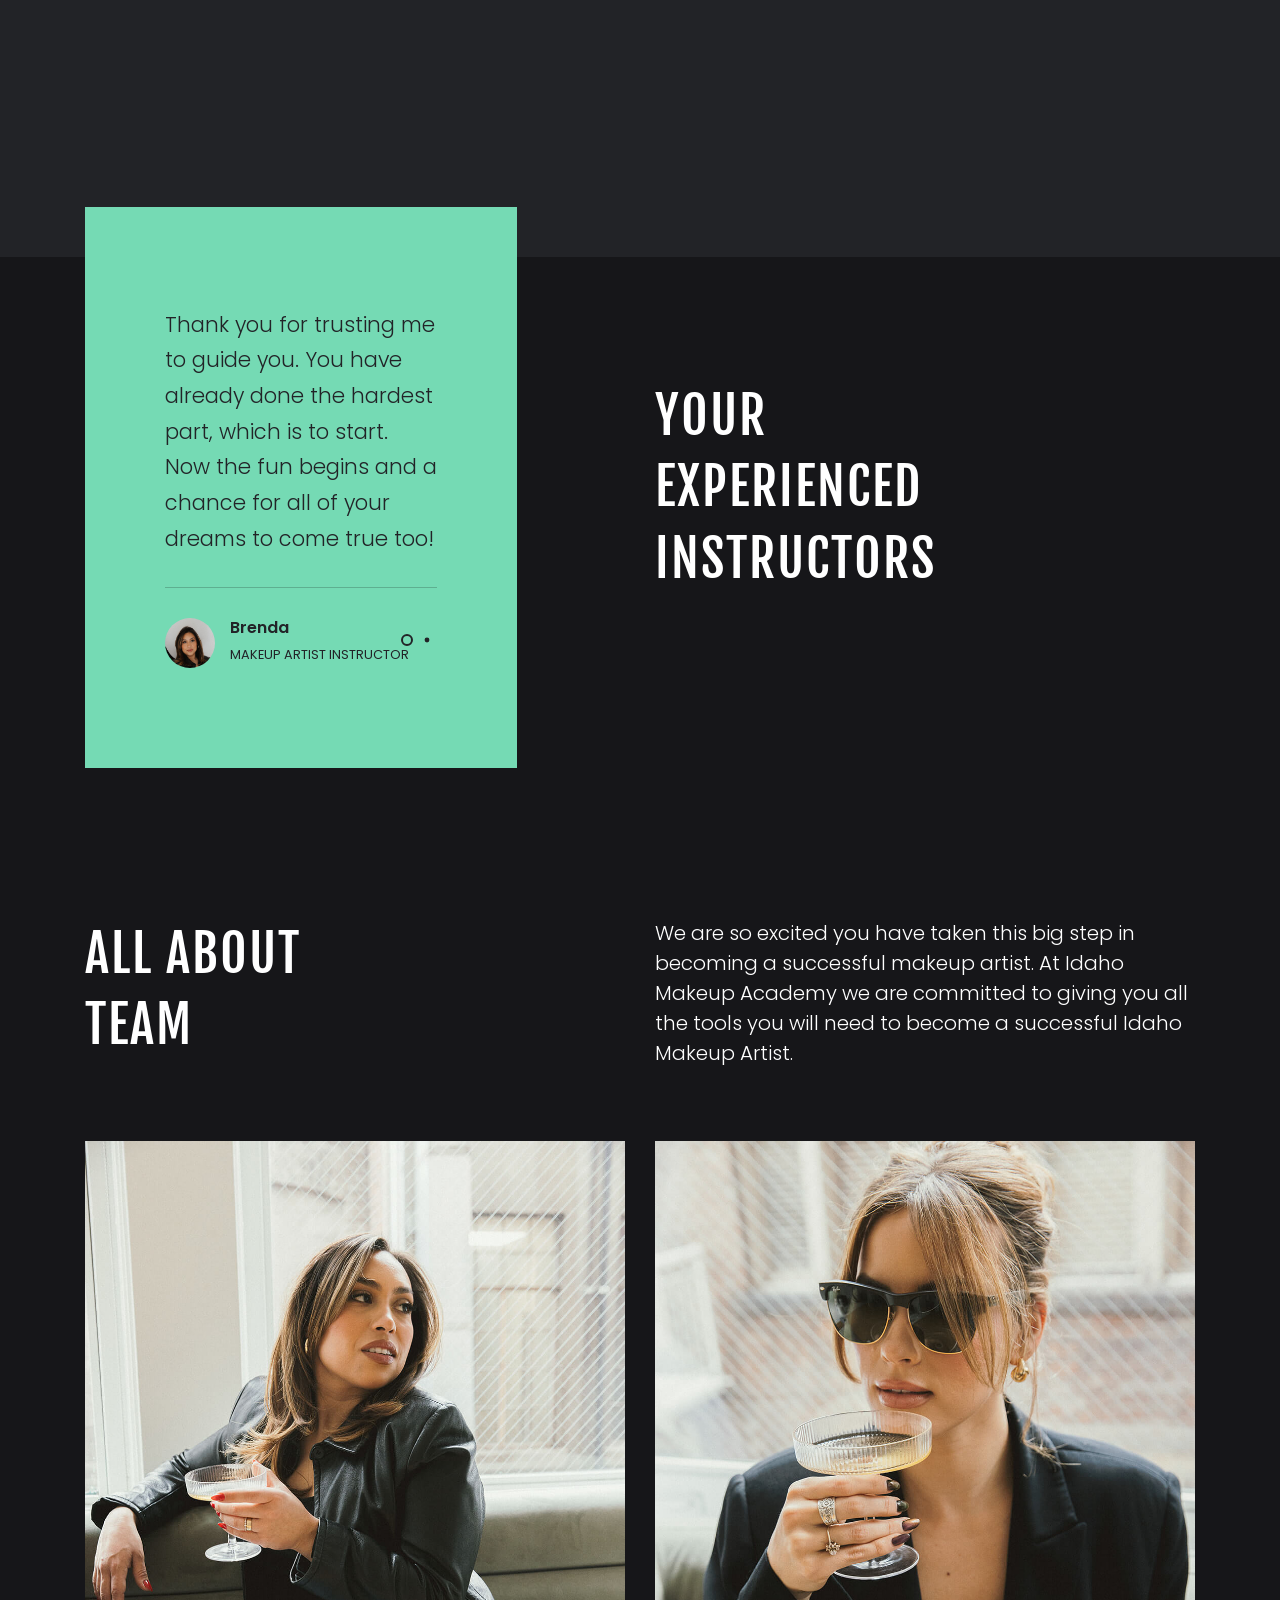
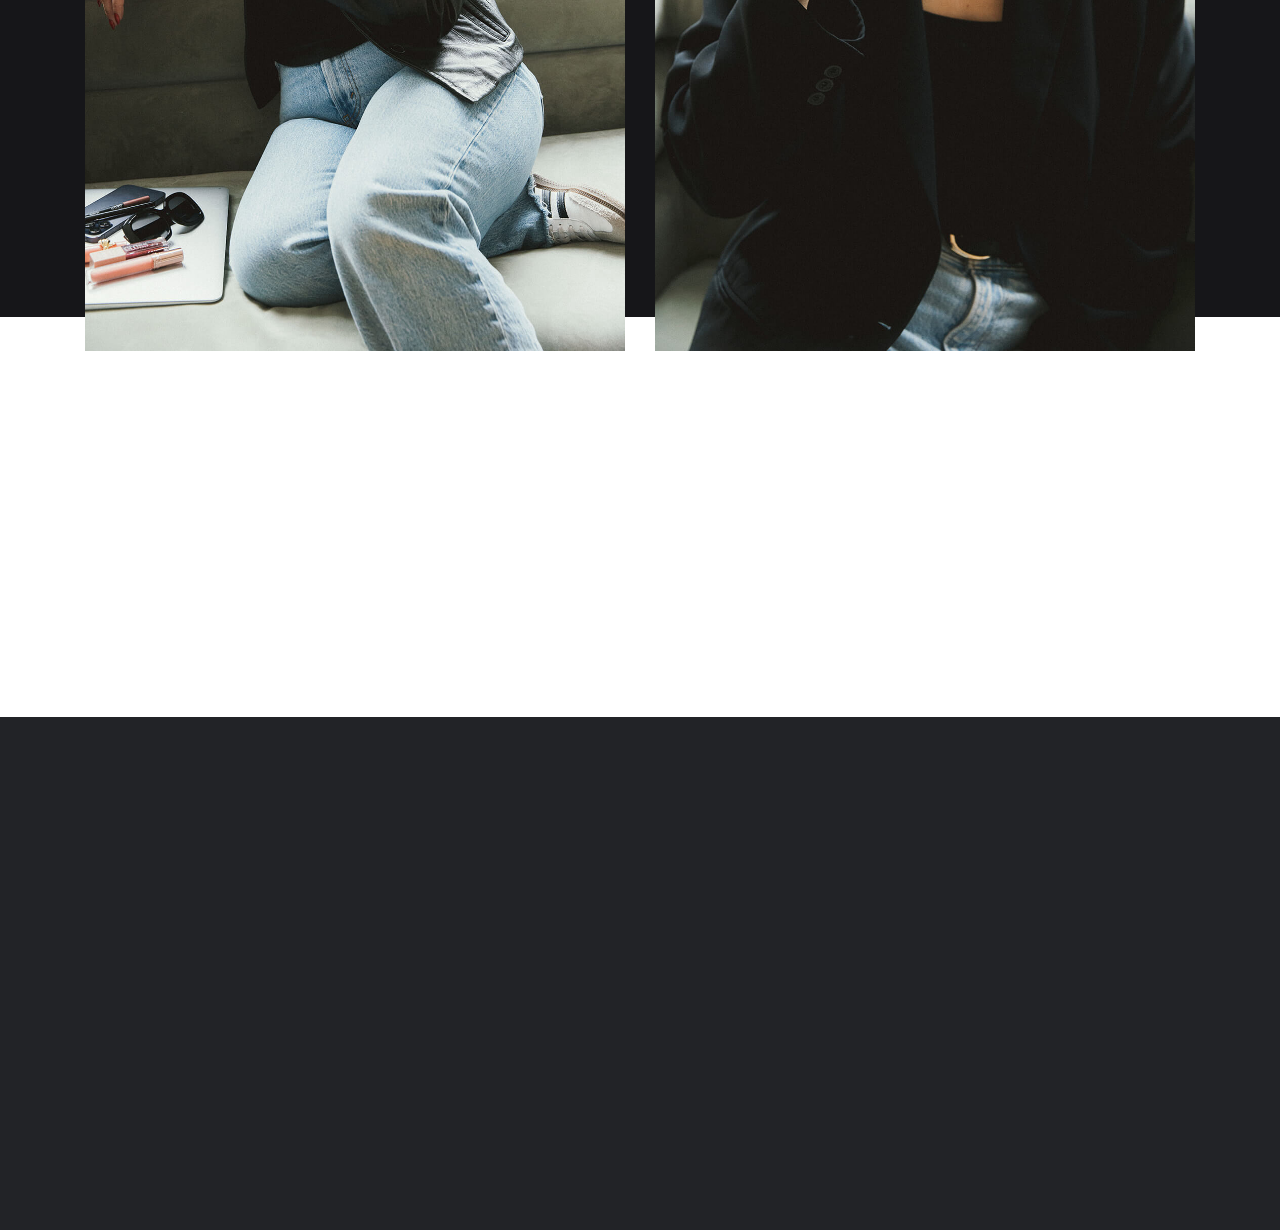
==== commit 5c468e4a: "Performance tuning" ====
--- a/index.html
+++ b/index.html
@@ -23,7 +23,7 @@
 <link href="ico/apple-touch-icon-114-precomposed.png" rel="apple-touch-icon" sizes="114x114">
 <link href="ico/apple-touch-icon-72-precomposed.png" rel="apple-touch-icon" sizes="72x72">
 <link href="ico/apple-touch-icon-57-precomposed.png" rel="apple-touch-icon">
-<link href="ico/favicon.png" rel="shortcut icon">
+<link href="ico/favicon.ico" rel="shortcut icon">
 
 <!-- CSS FILES -->
 <link rel="stylesheet" href="css/fontawesome.min.css">
@@ -128,7 +128,7 @@
       <div class="swiper-wrapper">
         <div class="swiper-slide" data-background="images/class/idaho-makeup-academy-classes.jpg"></div>
         <div class="swiper-slide">
-          <video src="videos/Idaho Makup Academy.mp4" muted autoplay loop></video>
+          <video src="videos/Idaho Makup Academy.mp4" muted autoplay loop preload="none"></video>
         </div>
         <div class="swiper-slide" data-background="images/DSC00206.JPG"></div>
       </div>
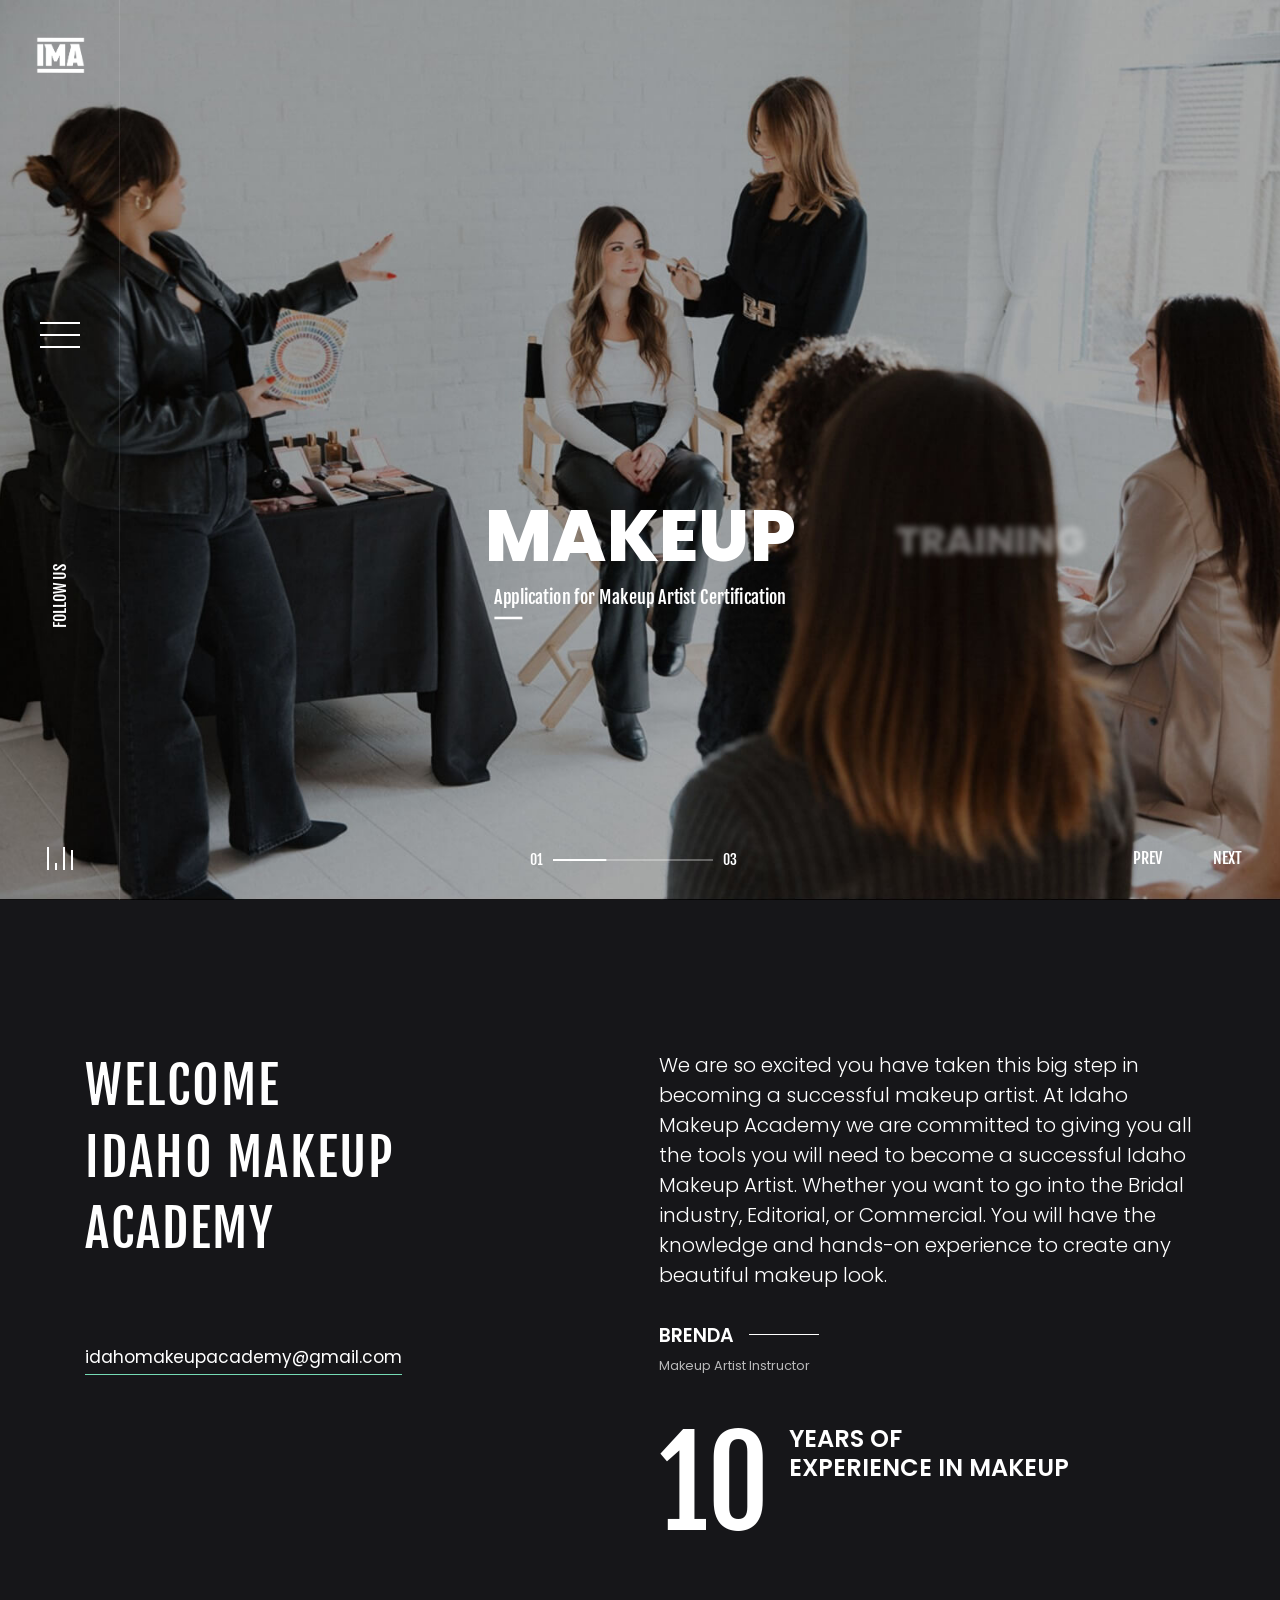
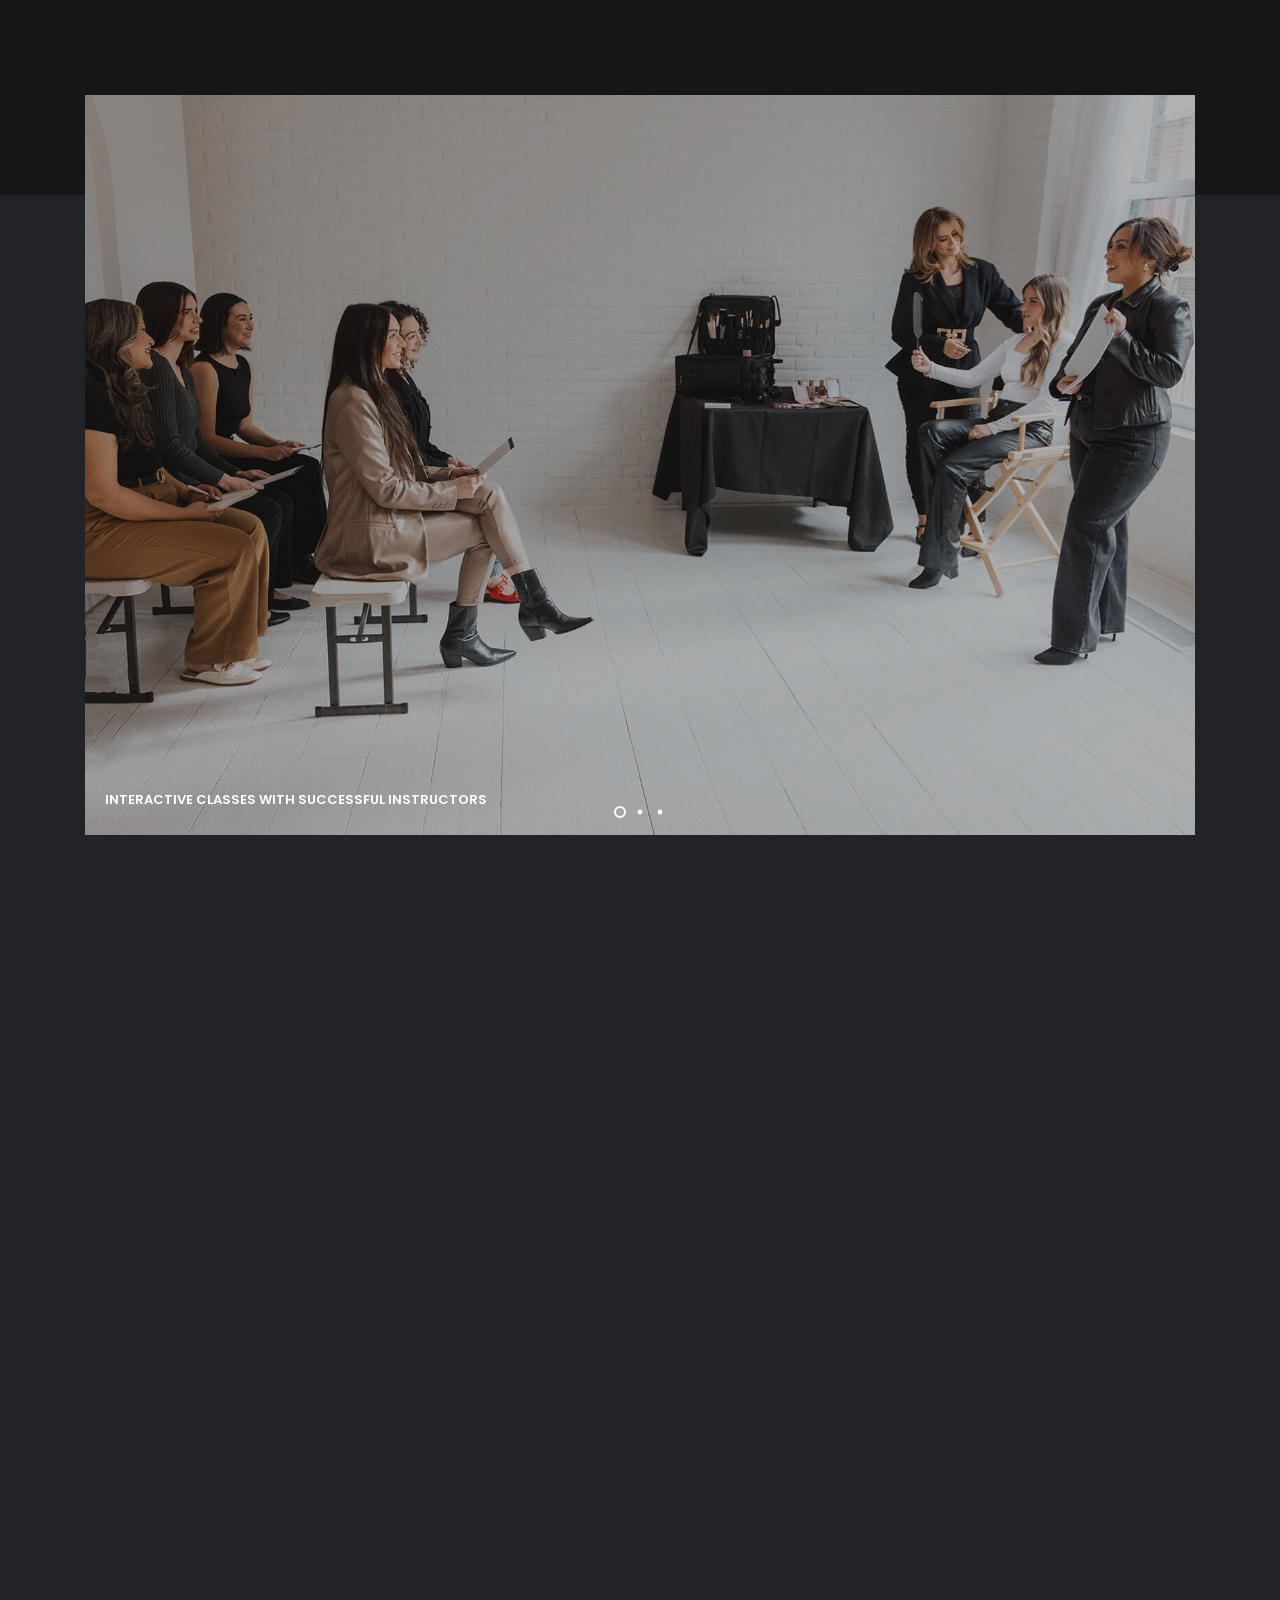
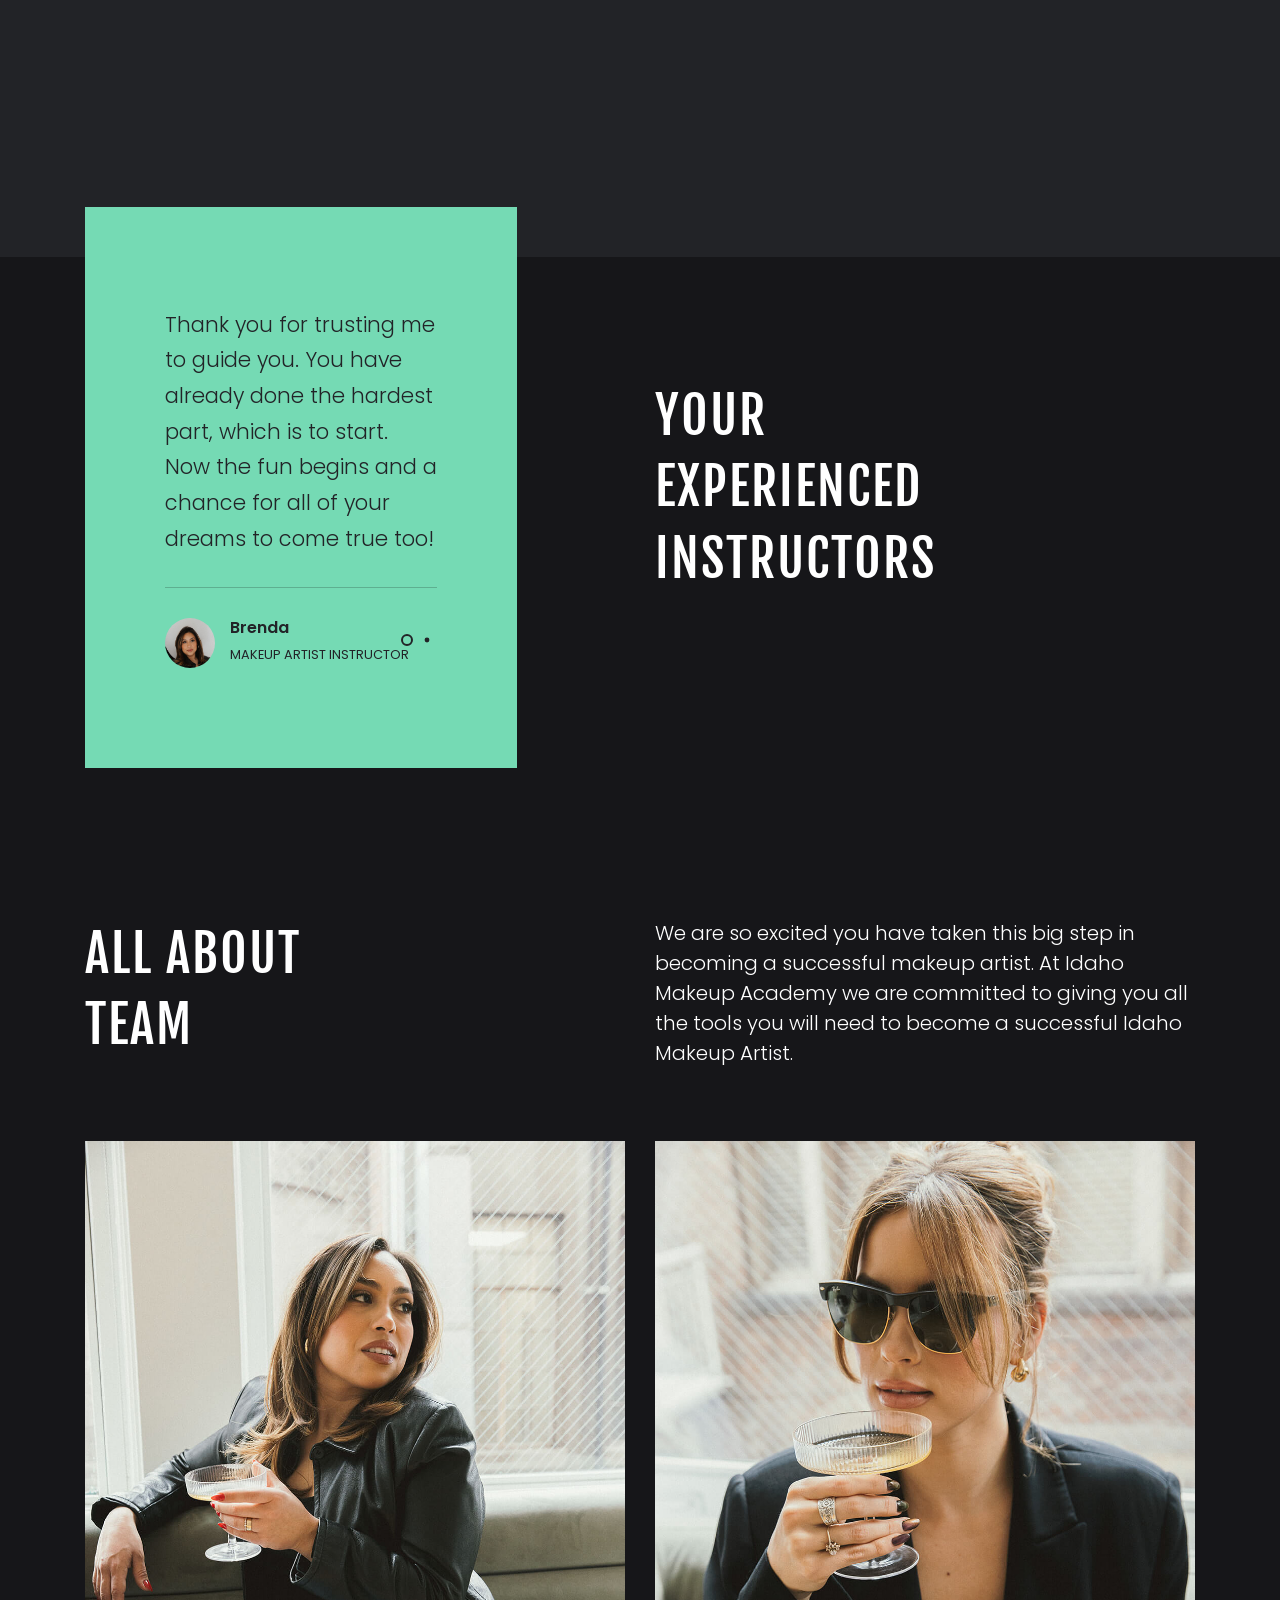
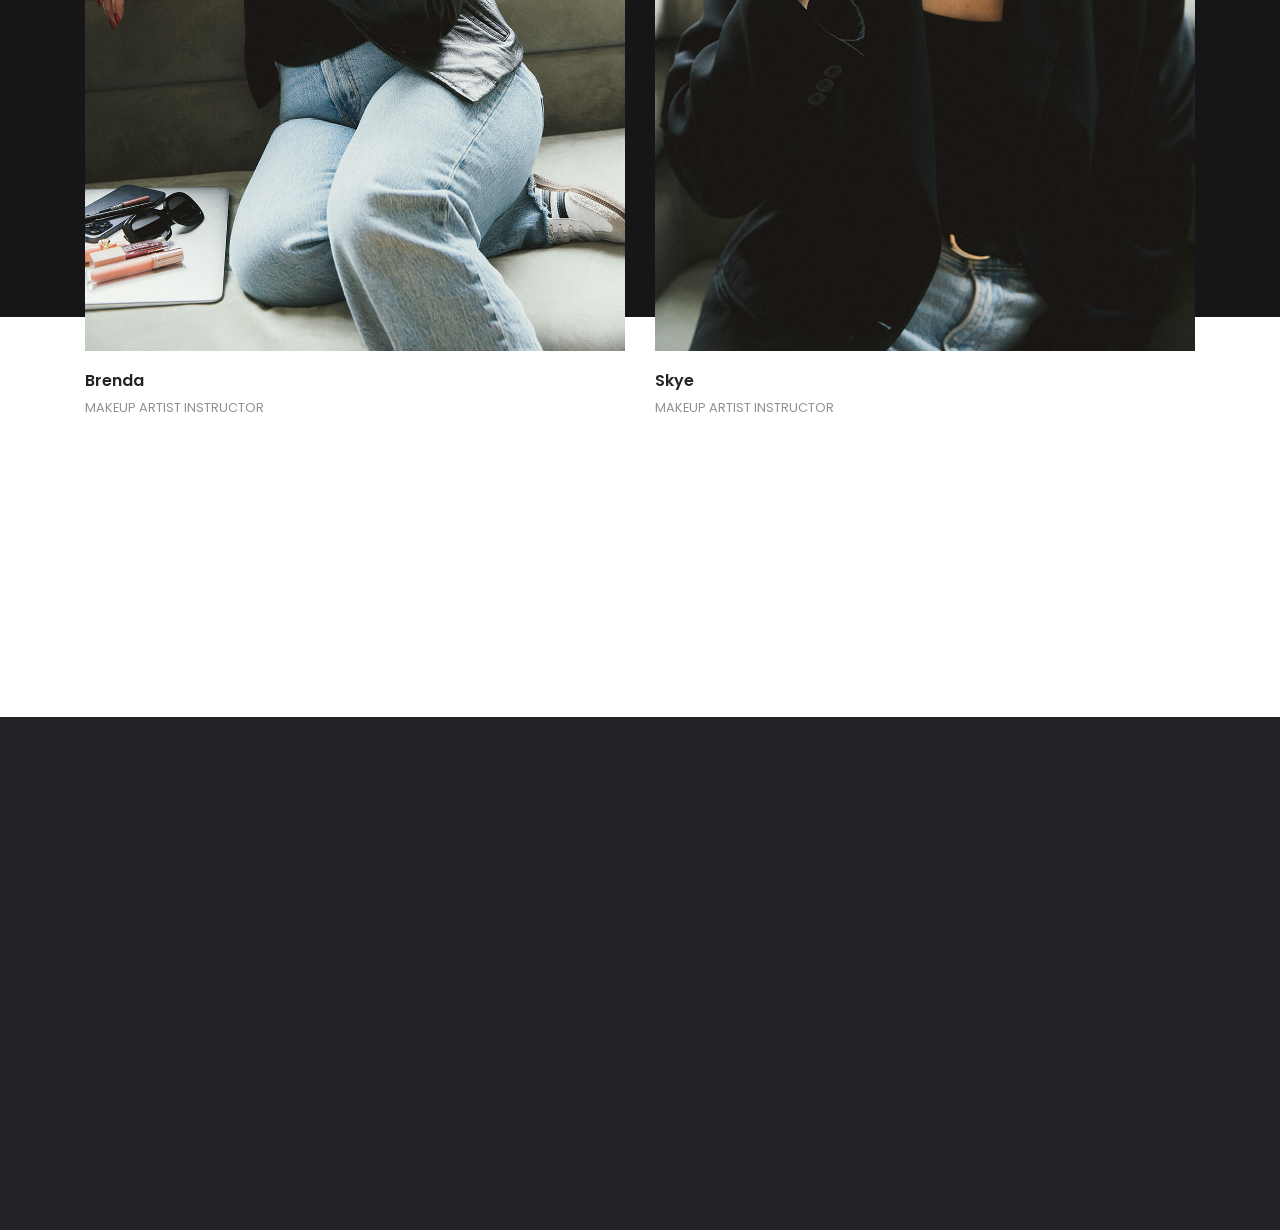
==== commit c2835614: "og tag fixes" ====
--- a/index.html
+++ b/index.html
@@ -12,11 +12,11 @@
 
 <!-- SOCIAL MEDIA META -->
 <meta property="og:description" content="Idaho Makeup Academy | Get your makeup certification in Idaho">
-<meta property="og:image" content="https://www.idahomakeupacademy.com/images/OGImage.png">
+<meta property="og:image" content="https://idahomakeupacademy.com/images/OGImage.png">
 <meta property="og:site_name" content="idahomakeupacademy">
 <meta property="og:title" content="Idaho Makeup Academy">
 <meta property="og:type" content="website">
-<meta property="og:url" content="https://www.idahomakeupacademy.com">
+<meta property="og:url" content="https://idahomakeupacademy.com">
 
 <!-- FAVICON FILES -->
 <link href="ico/apple-touch-icon-144-precomposed.png" rel="apple-touch-icon" sizes="144x144">
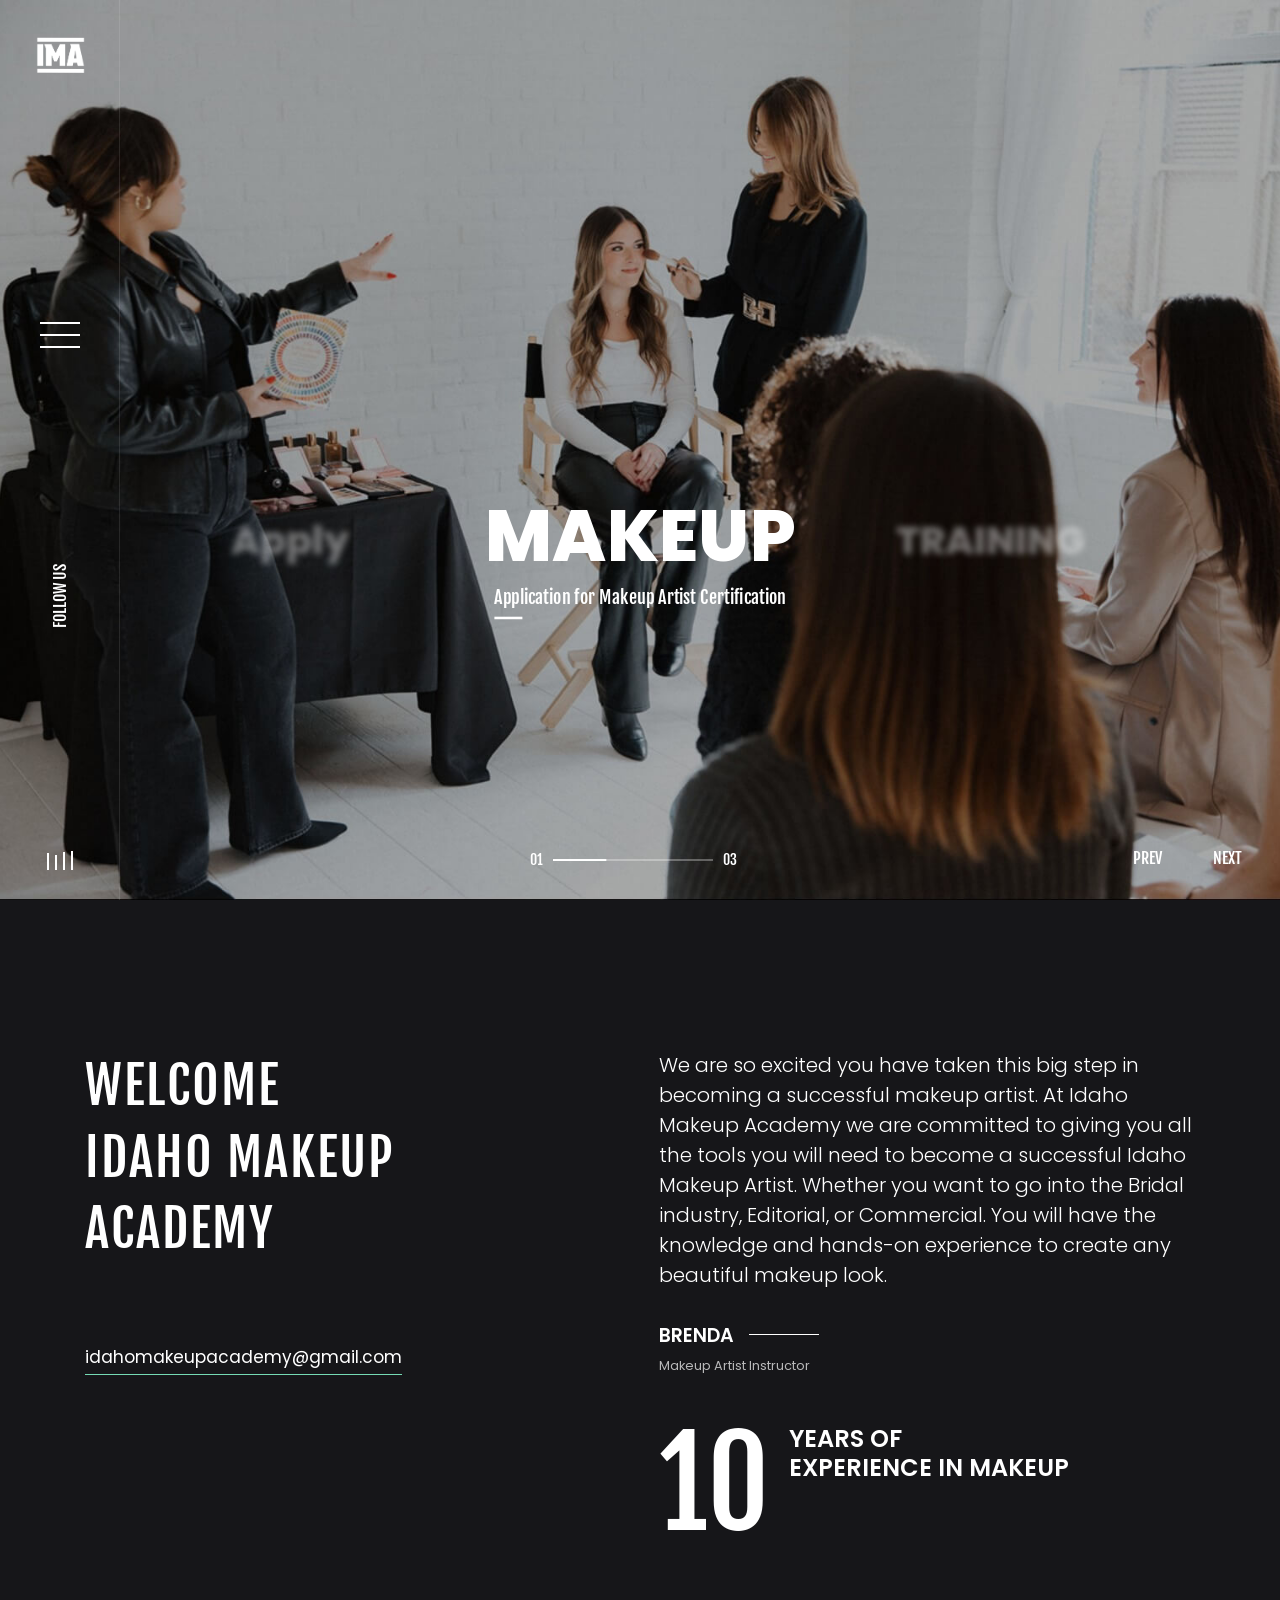
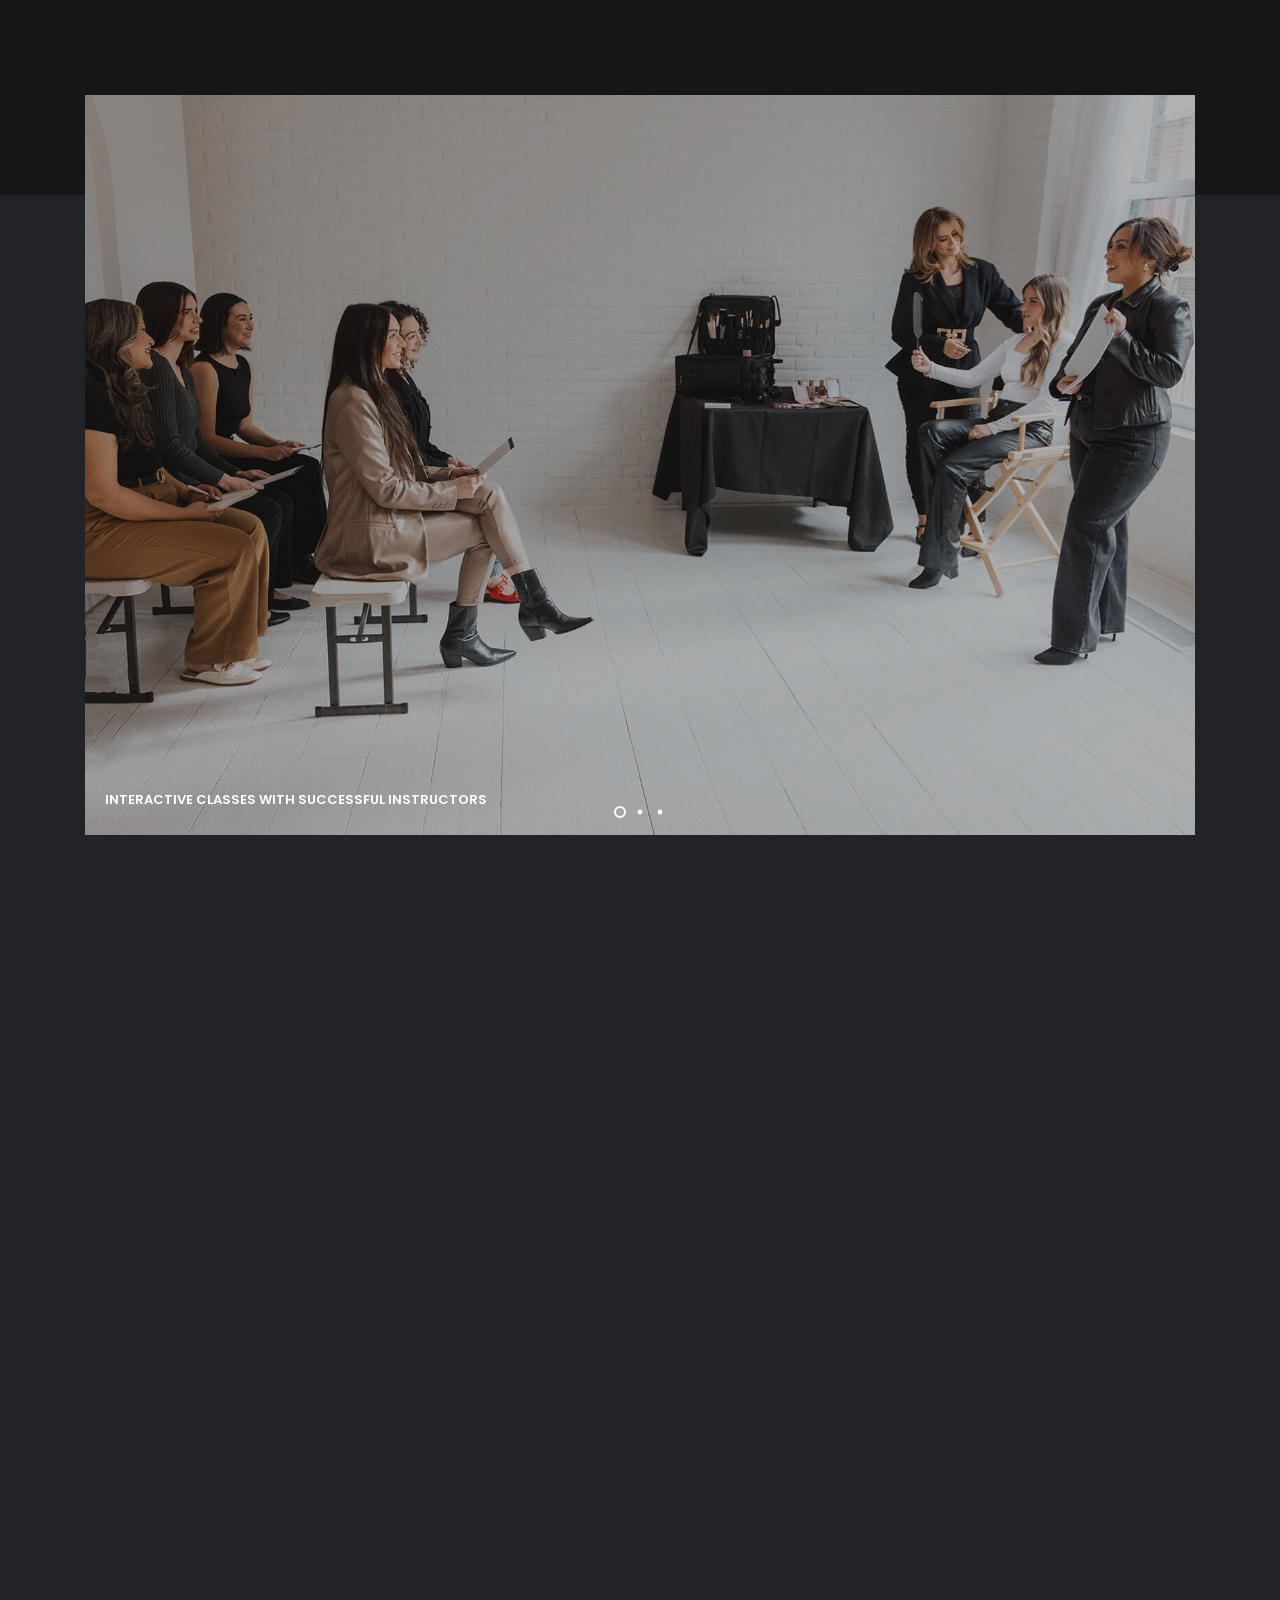
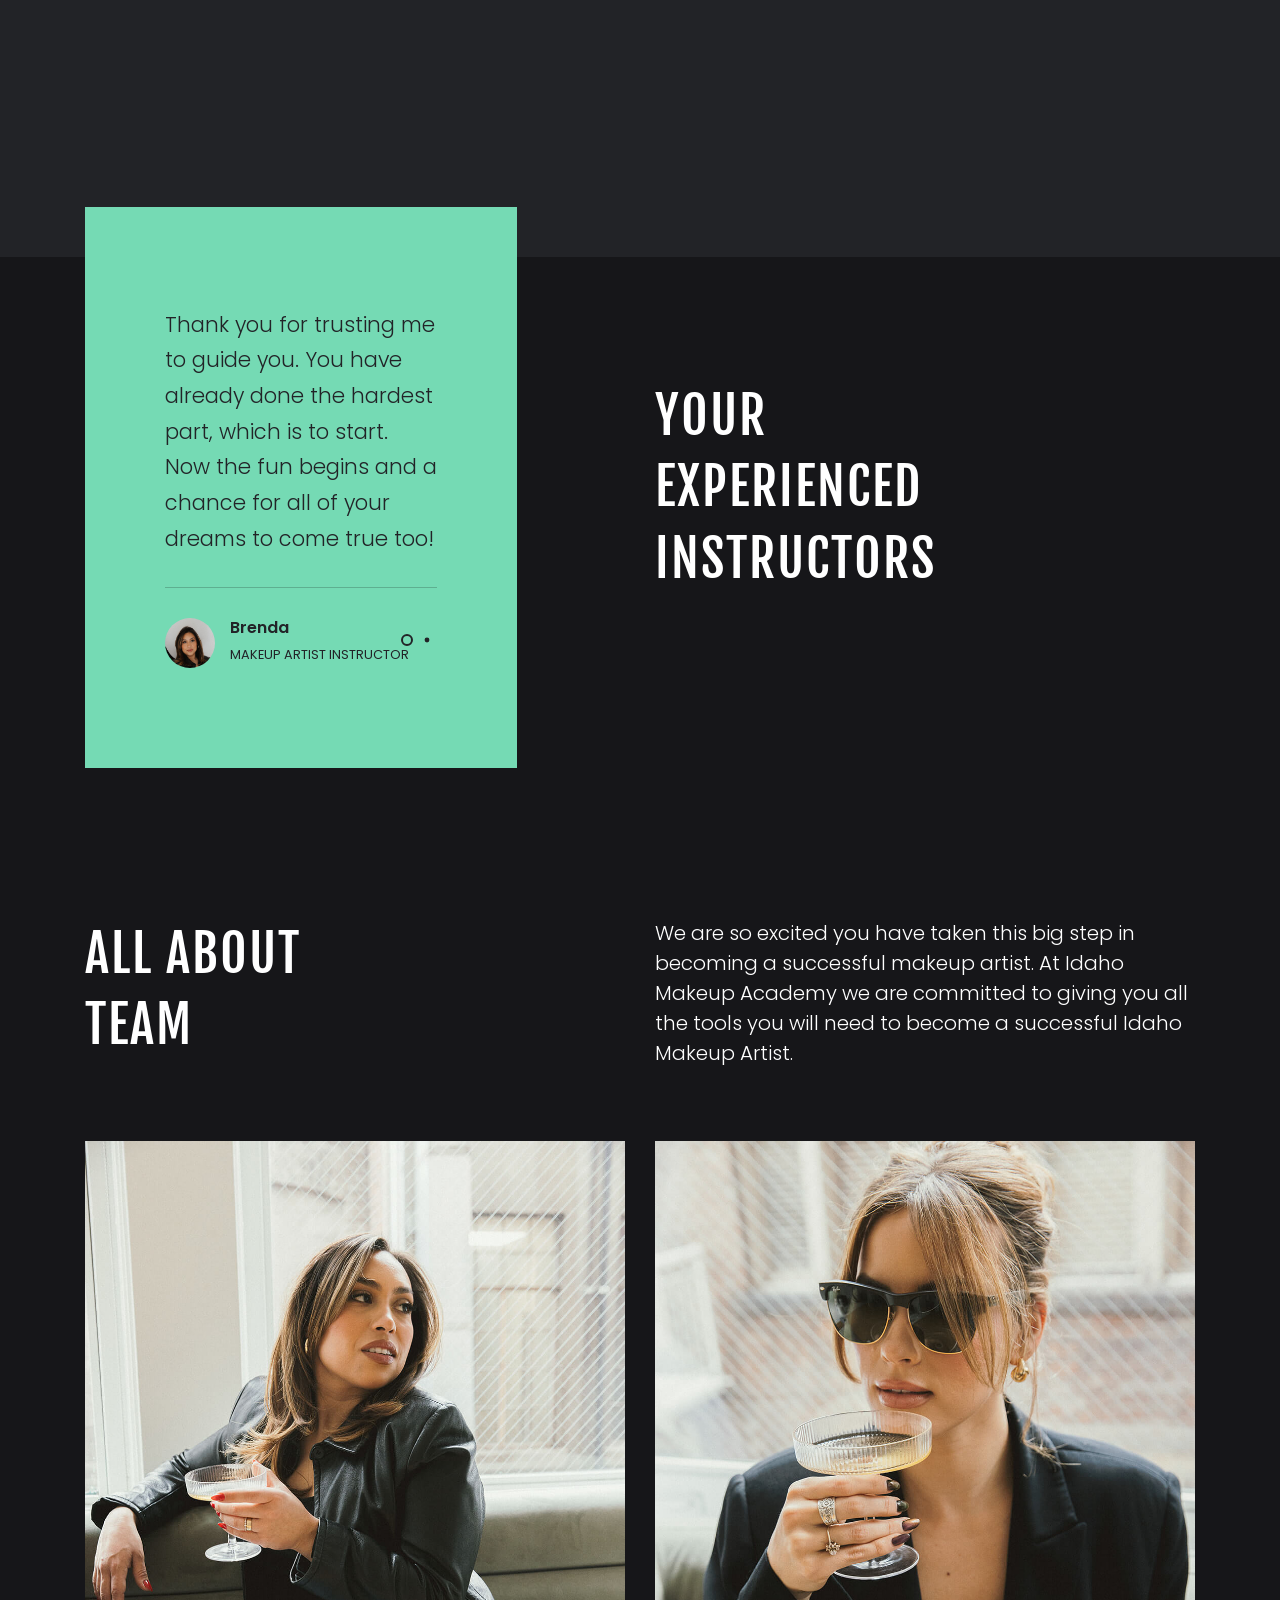
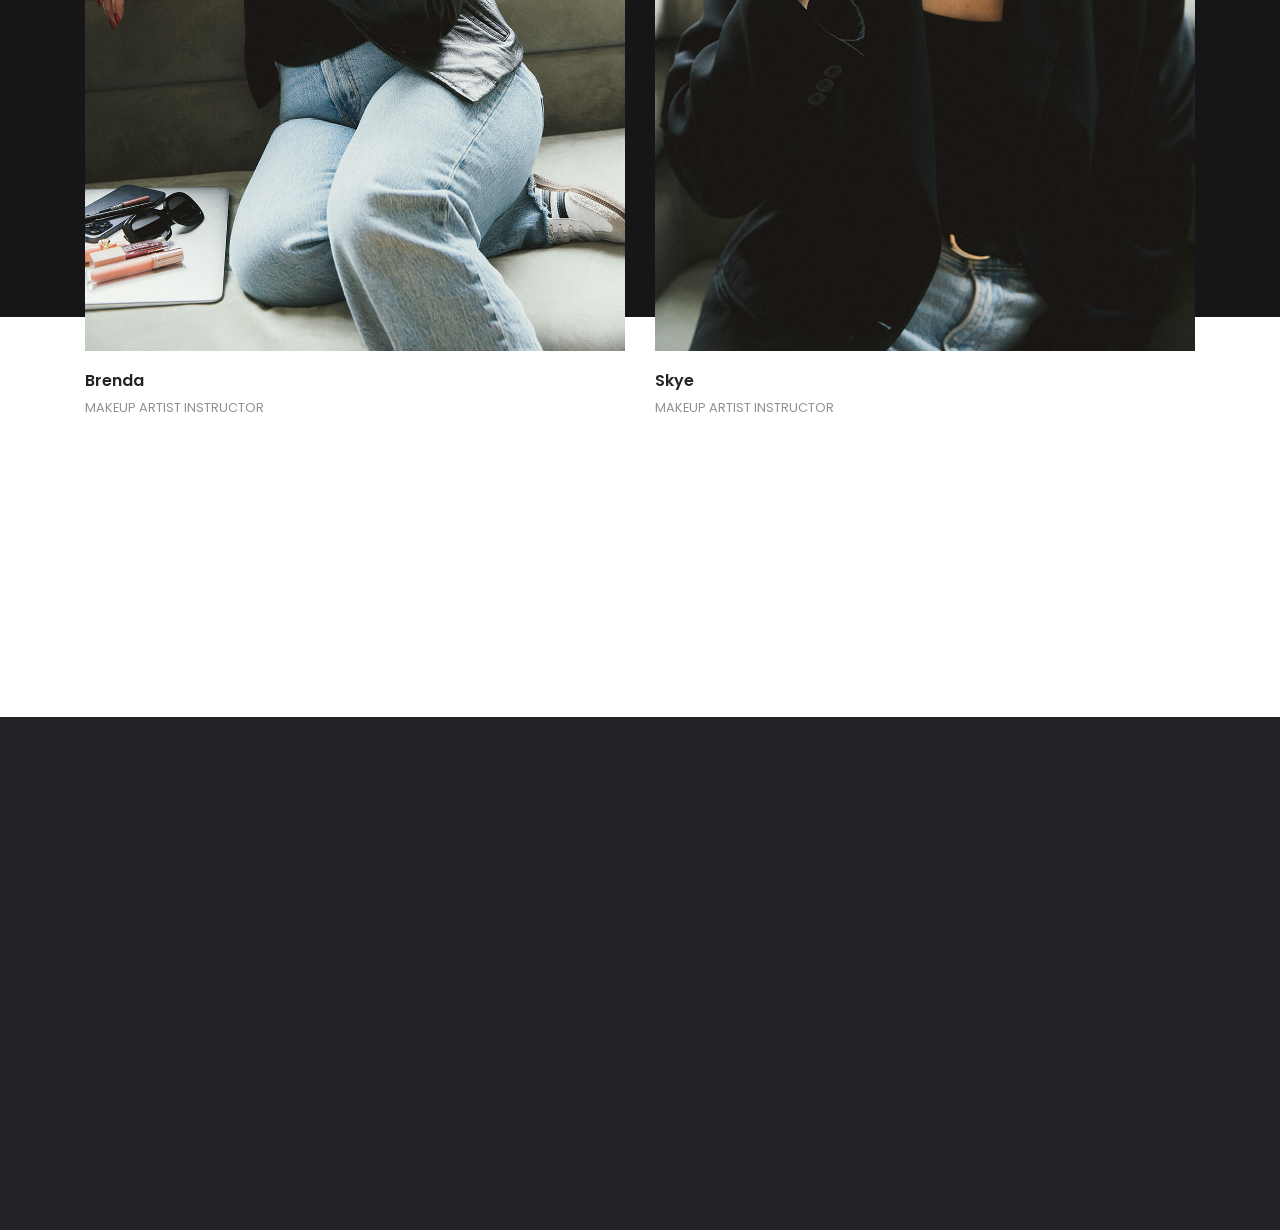
==== commit 7a649cc9: "Added pricing, and services request" ====
--- a/index.html
+++ b/index.html
@@ -35,14 +35,14 @@
 <link rel="stylesheet" href="css/style.css">
 </head>
 <body>
-<div class="preloader">
-  <div class="layer"></div>
-  <!-- end layer -->
-  <div class="inner">
-    <figure> <img src="images/preloader.gif" alt="Image"> </figure>
-    <span>Loading...</span> </div>
-  <!-- end inner -->
-</div>
+<!--<div class="preloader">-->
+<!--  <div class="layer"></div>-->
+<!--  &lt;!&ndash; end layer &ndash;&gt;-->
+<!--  <div class="inner">-->
+<!--    <figure> <img src="images/preloader.gif" alt="Image"> </figure>-->
+<!--    <span>Loading...</span> </div>-->
+<!--  &lt;!&ndash; end inner &ndash;&gt;-->
+<!--</div>-->
 <!-- end preloader -->
 <div class="page-transition">
   <div class="layer"></div>
@@ -55,8 +55,9 @@
   <div class="inner">
     <ul data-splitting>
       <li><a href="https://instagram.com/idahomakeupacademy" target="_blank">INSTAGRAM</a> <small>Follow us on Instagram</small> </li>
-<!--      <li><a href="#">TIKTOK</a> <small>Watch our vids on TikTok</small> </li>-->
-      <li><a  href="https://island-route-758.notion.site/1631bb4c48a6806e8bbaf4c8735e0904" target="_blank">APPLY</a> <small>Join the wait-list.</small> </li>
+      <li><a href="./pricing.html">ACADEMY PRICING</a> <small>Learn more about the cost and program.</small> </li>
+      <li><a href="./request-services.html">REQUEST BRIDAL SERVICES</a> <small>Services performed by certified makeup artist, trained by our very own Idaho Makeup Academy</small> </li>
+      <li><a  href="https://island-route-758.notion.site/1631bb4c48a6806e8bbaf4c8735e0904" target="_blank">APPLY</a> <small>JOIN THE ACADEMY</small> </li>
     </ul>
   </div>
   <!-- end inner -->
@@ -402,16 +403,15 @@
     <div class="row">
       <div class="col-12">
         <ul>
-          <li><a href="#"><i class="fab fa-facebook-f"></i></a></li>
-          <li><a href="#"><i class="fab fa-youtube"></i></a></li>
+          <li><a href="https://instagram.com/idahomakeupacademy"><i class="fab fa-instagram"></i></a></li>
         </ul>
         <h6>INTERESTED IN GETTING YOUR MAKEUP CERTIFICATION?</h6>
-        <h2>Join the wait-list by applying below.</h2>
-
-        <a href="https://island-route-758.notion.site/1631bb4c48a6806e8bbaf4c8735e0904" target="_blank" class="link">Apply</a> </div>
+        <h2>Apply Now to Get Started</h2>
+
+        <a href="https://island-route-758.notion.site/1631bb4c48a6806e8bbaf4c8735e0904" target="_blank" class="link">Click for Application</a> </div>
       <!-- end col-12 -->
       <div class="col-12">
-        <div class="footer-bar"> <span class="copyright">© 2024 Idaho Makeup Academy | All Rights Reserved</span></div>
+        <div class="footer-bar"> <span class="copyright">© 2025 Idaho Makeup Academy | All Rights Reserved</span></div>
         <!-- end footer-bar -->
       </div>
       <!-- end col-12 -->
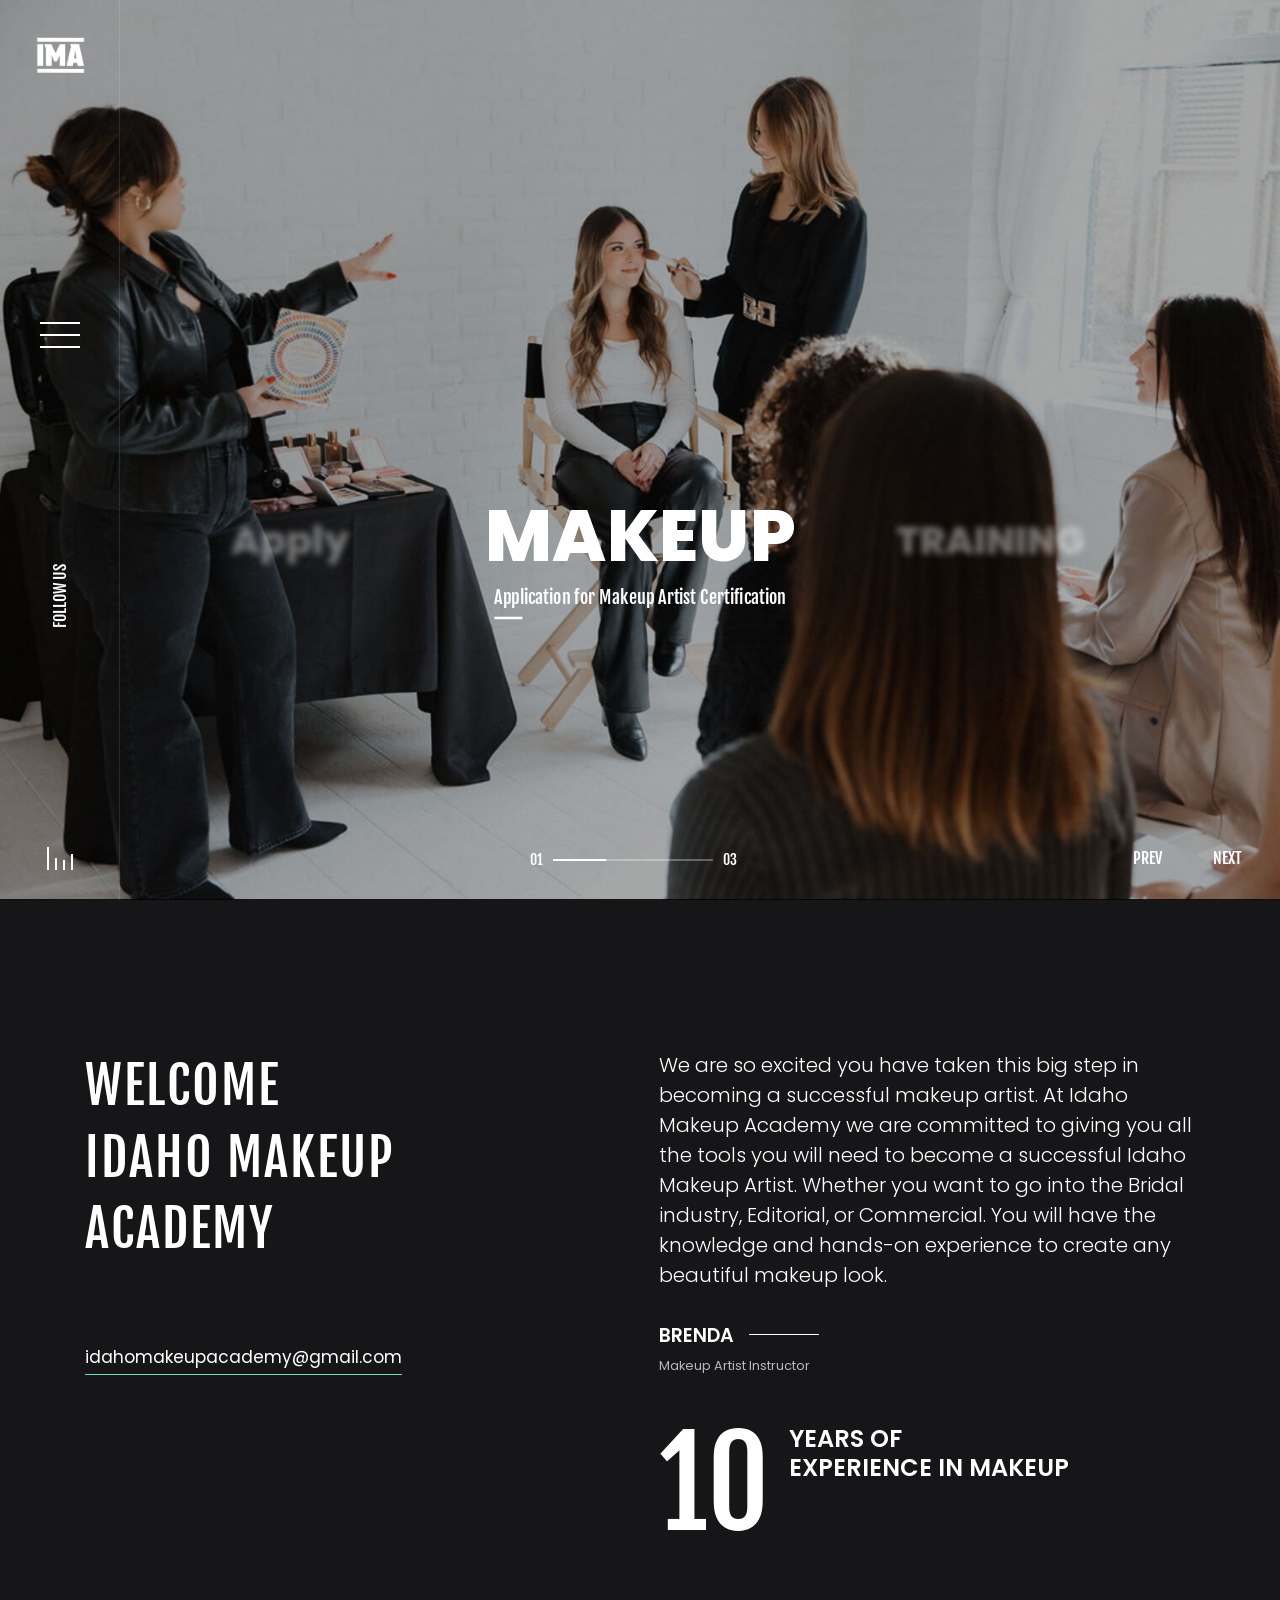
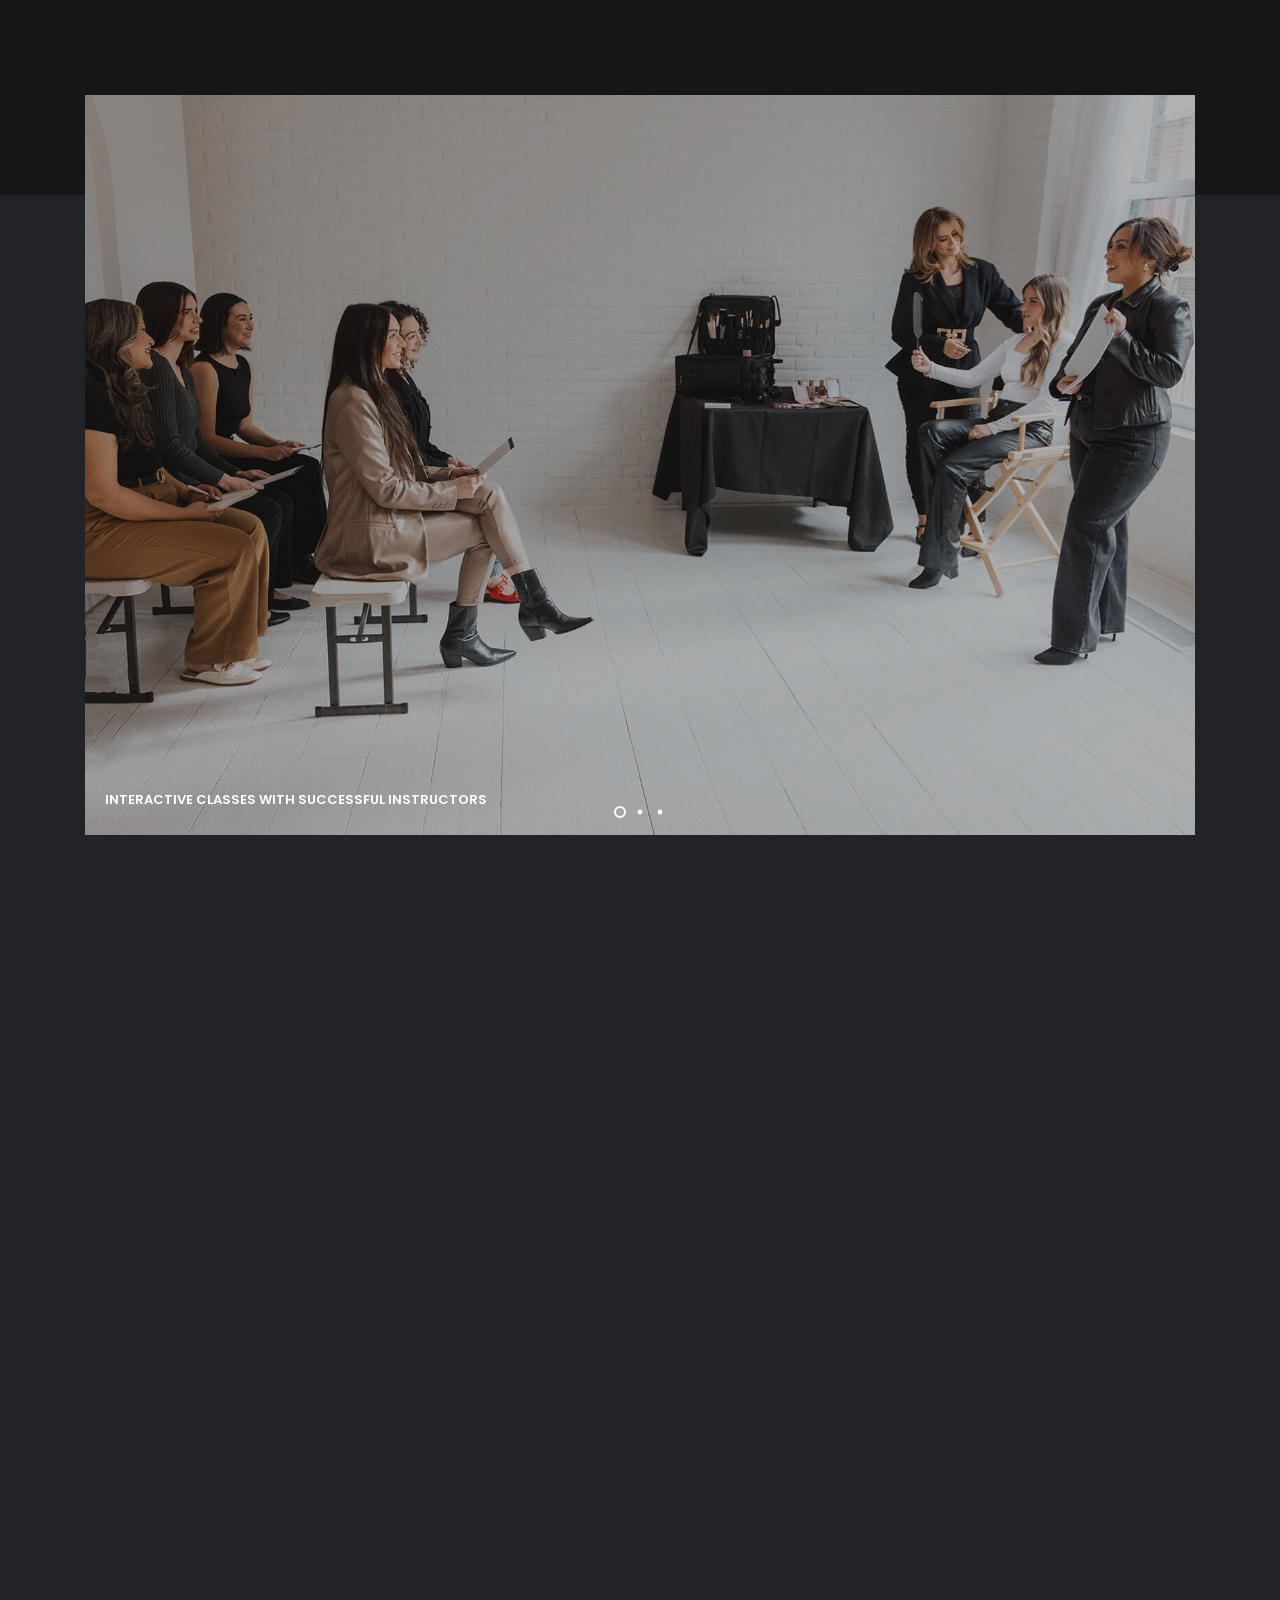
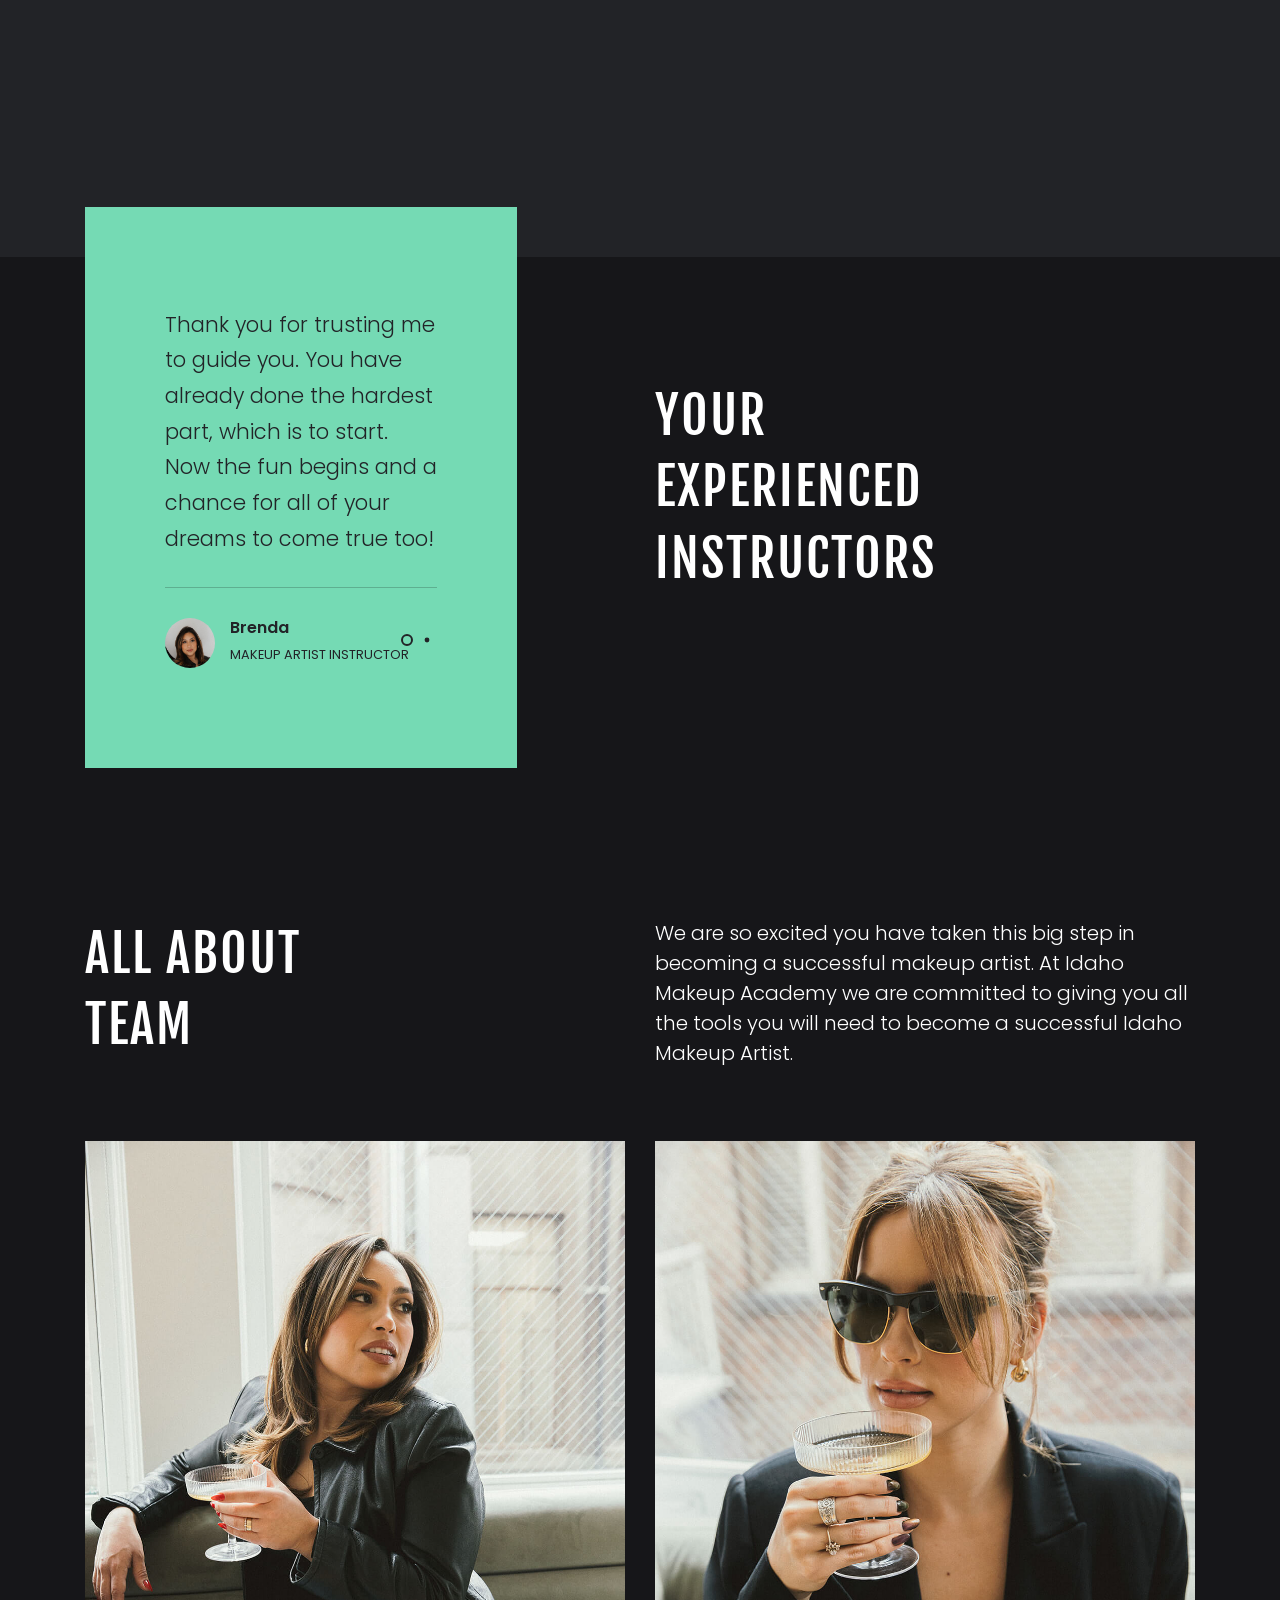
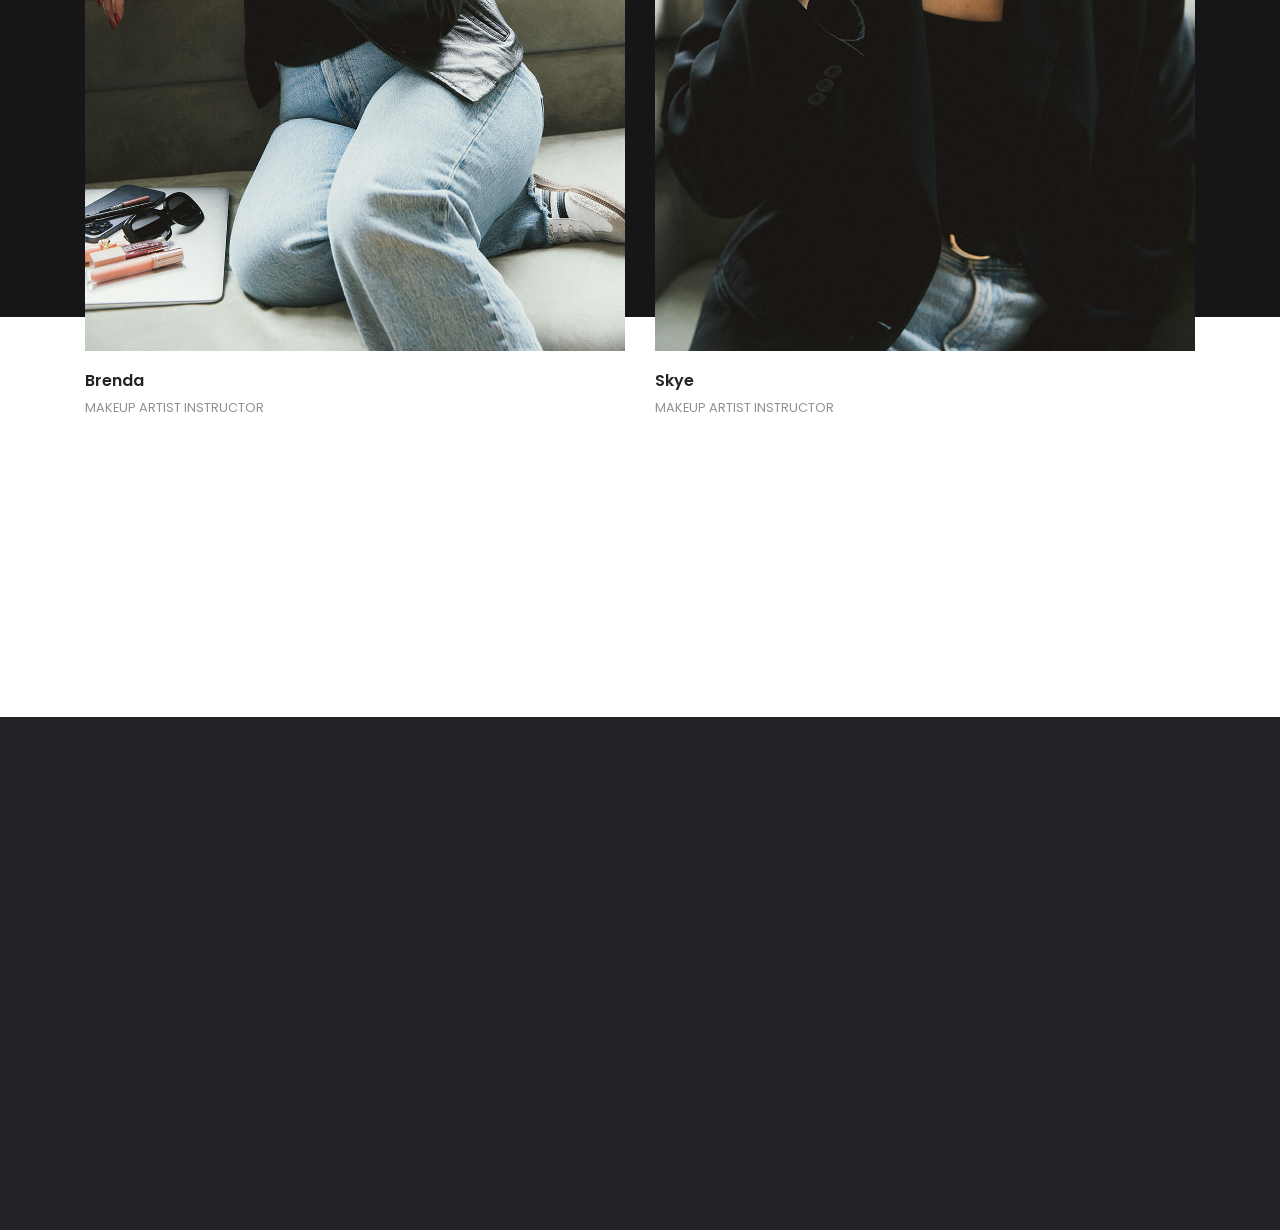
==== commit ab318c55: "removed video and replace with image" ====
--- a/index.html
+++ b/index.html
@@ -128,8 +128,8 @@
     <div class="swiper-container gallery-top">
       <div class="swiper-wrapper">
         <div class="swiper-slide" data-background="images/class/idaho-makeup-academy-classes.jpg"></div>
-        <div class="swiper-slide">
-          <video src="videos/Idaho Makup Academy.mp4" muted autoplay loop preload="none"></video>
+        <div class="swiper-slide" data-background="images/class/idaho-makeup-academy-real-instructors.jpg">
+<!--          <video src="videos/Idaho Makup Academy.mp4" muted autoplay loop preload="none"></video>-->
         </div>
         <div class="swiper-slide" data-background="images/DSC00206.JPG"></div>
       </div>
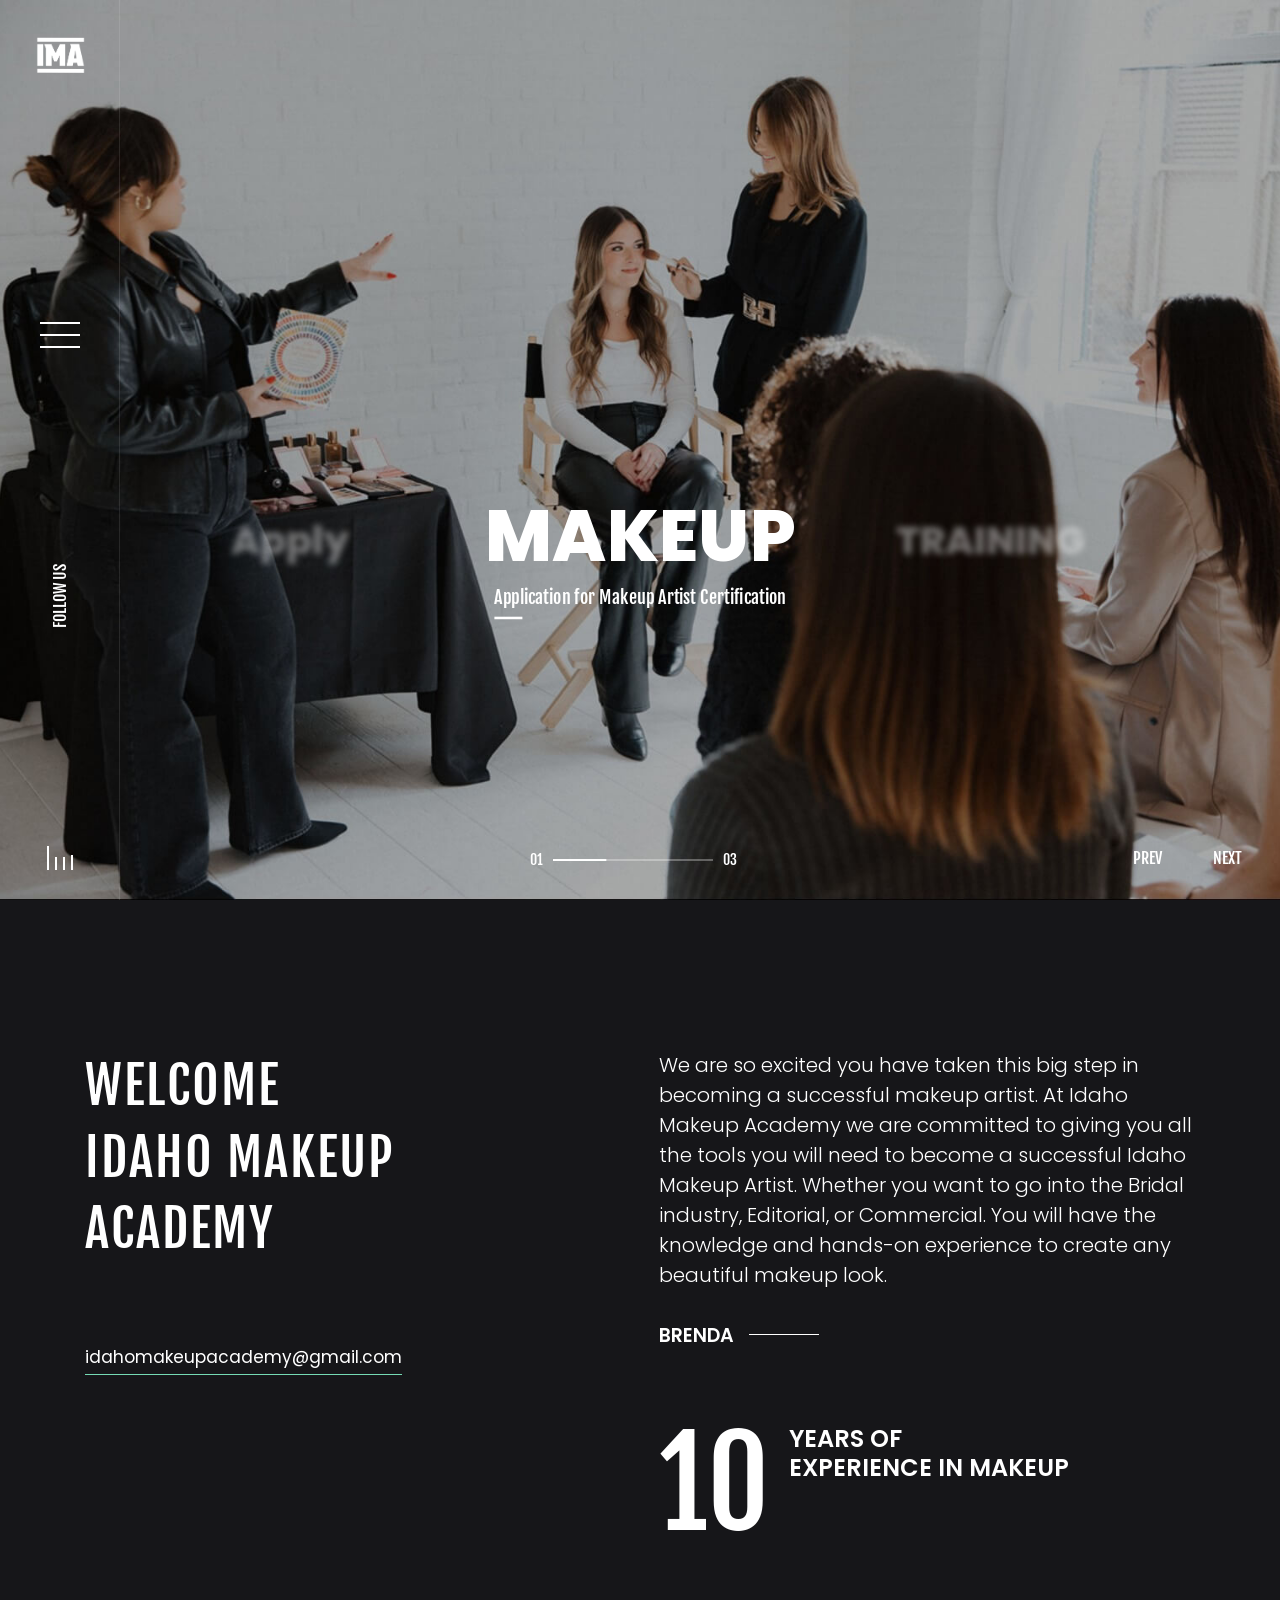
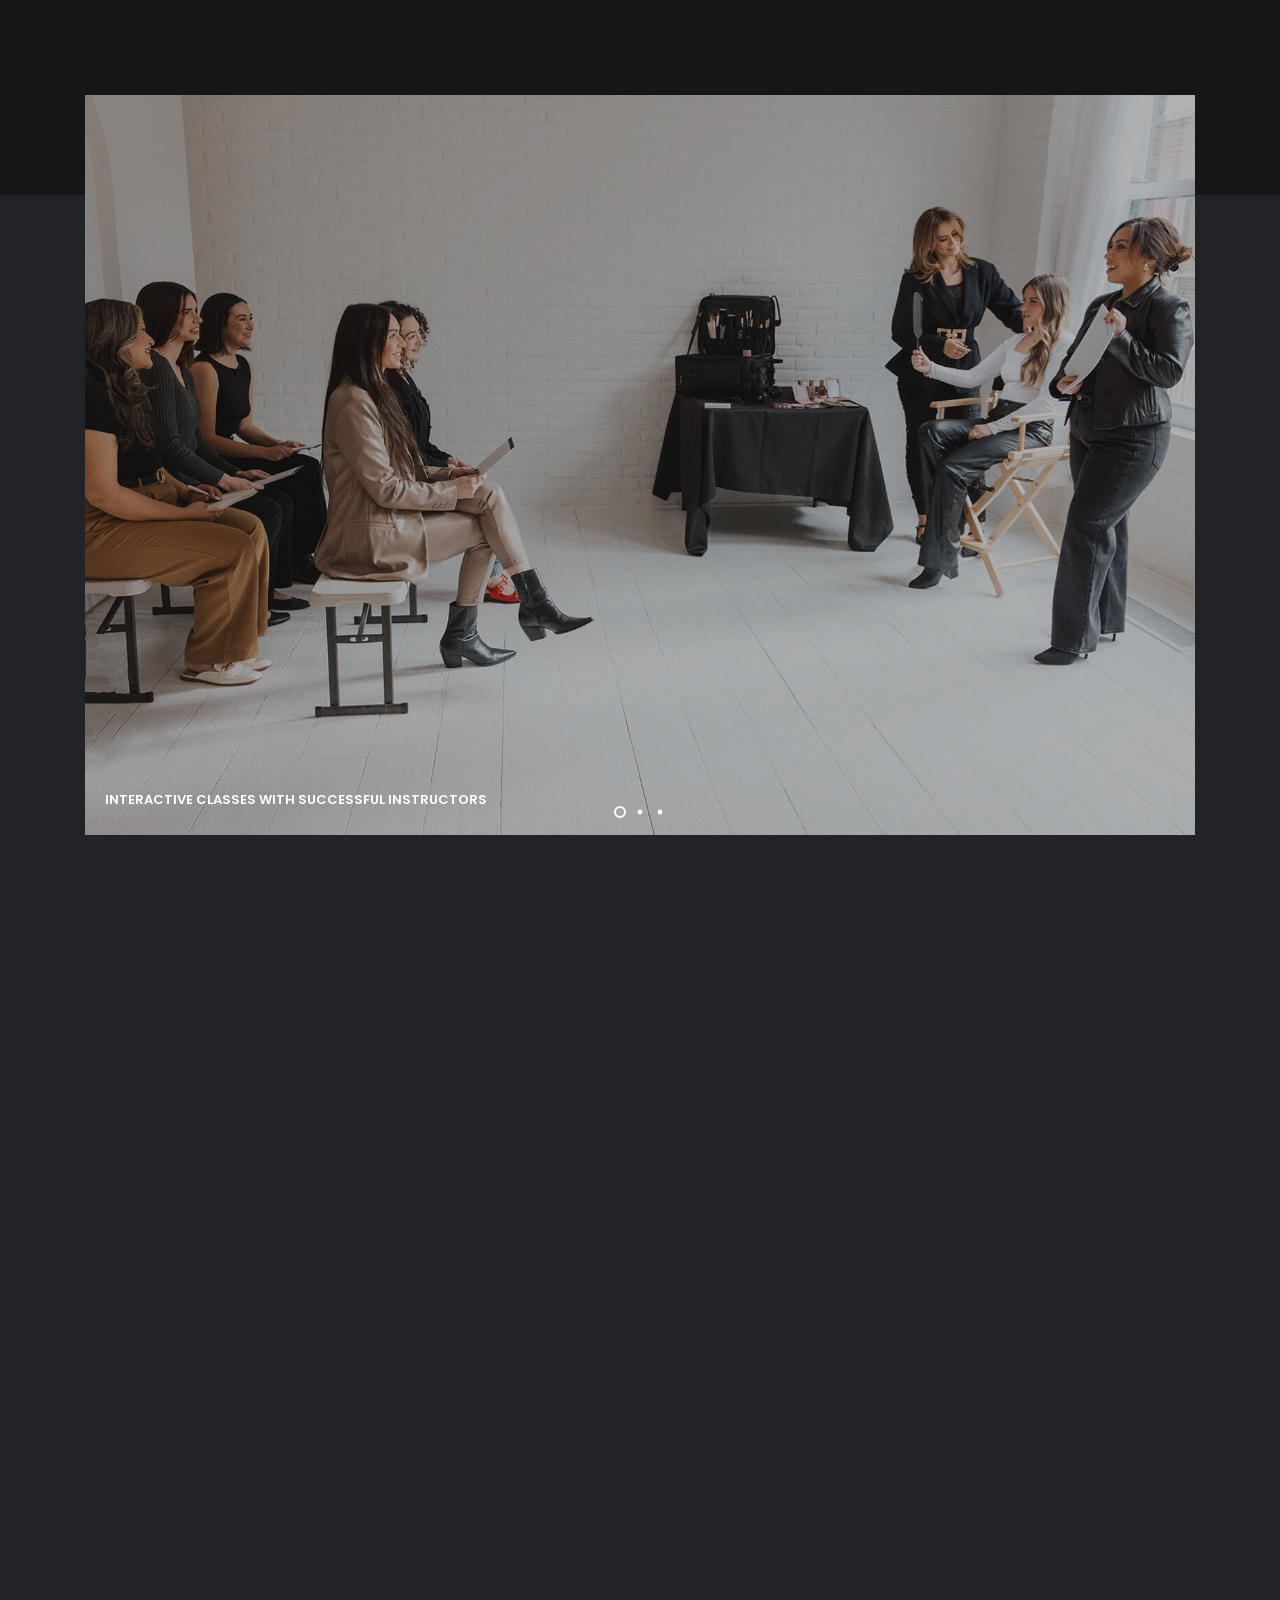
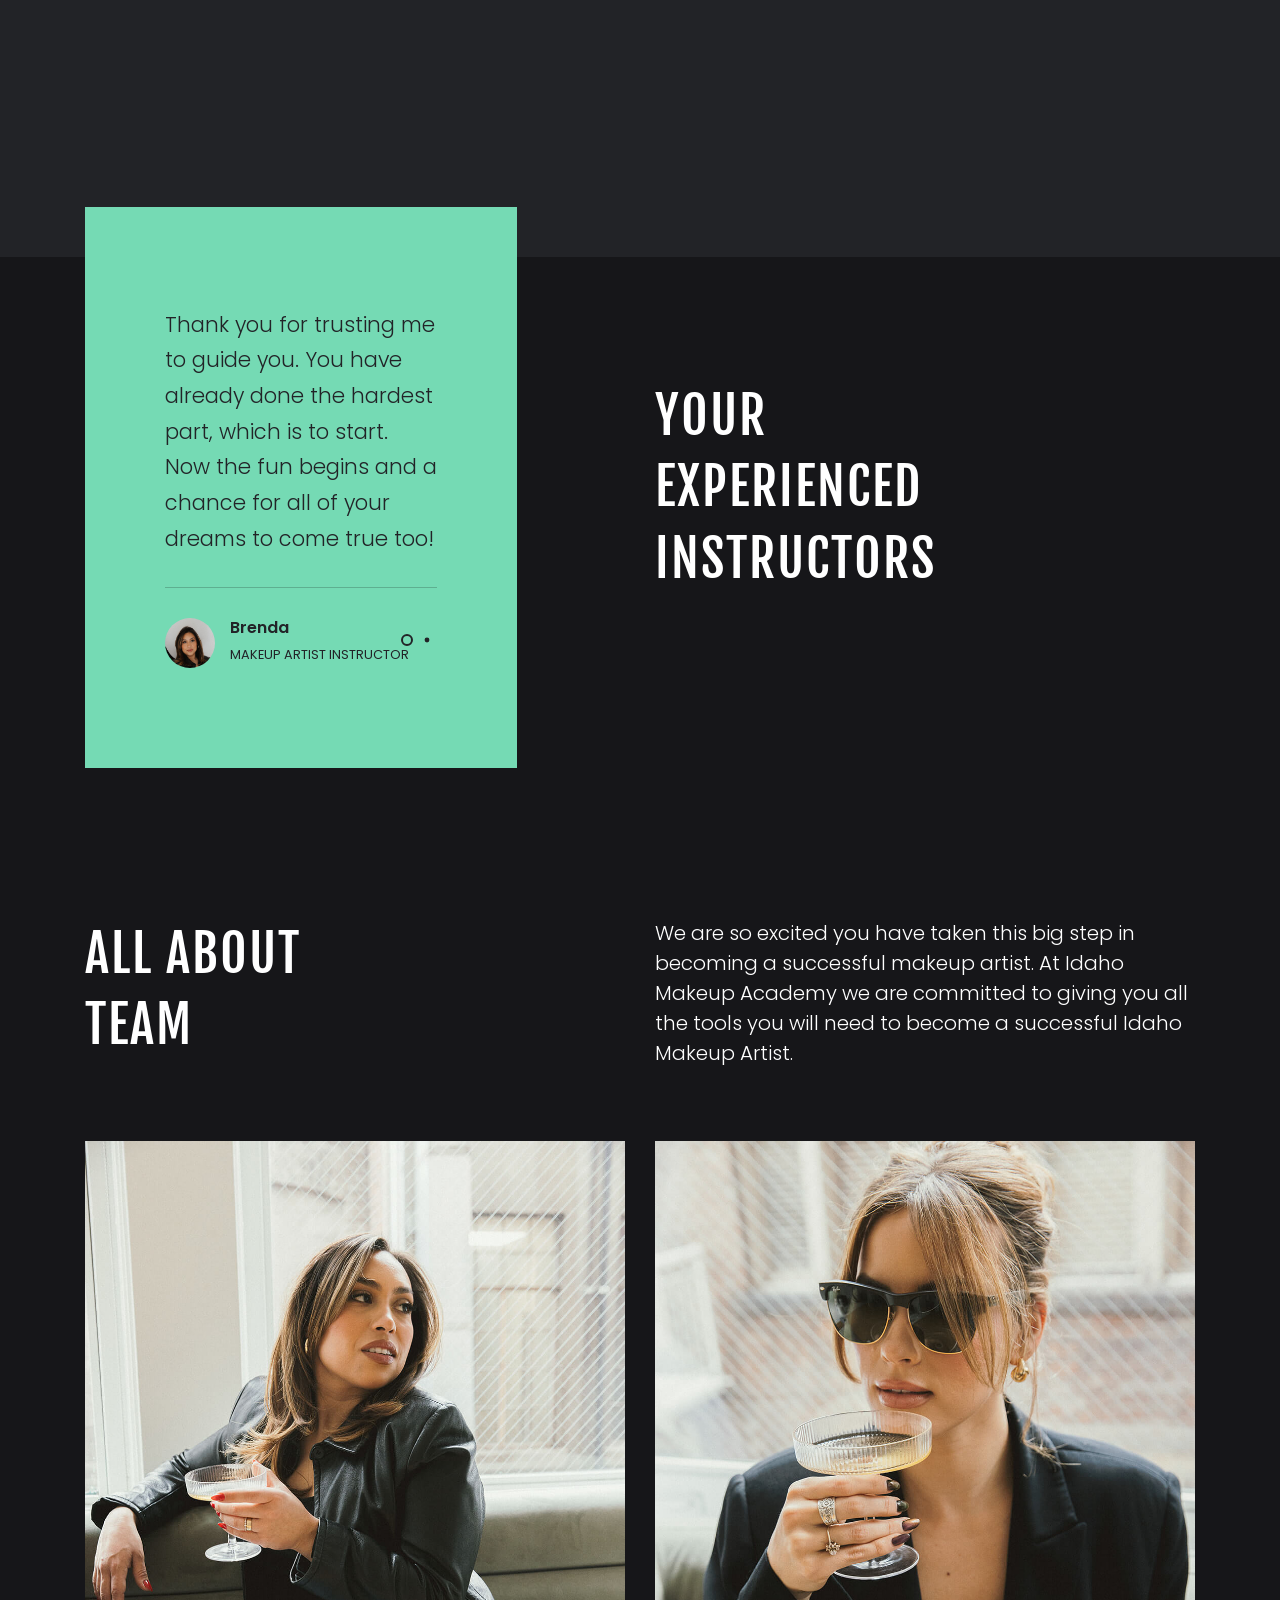
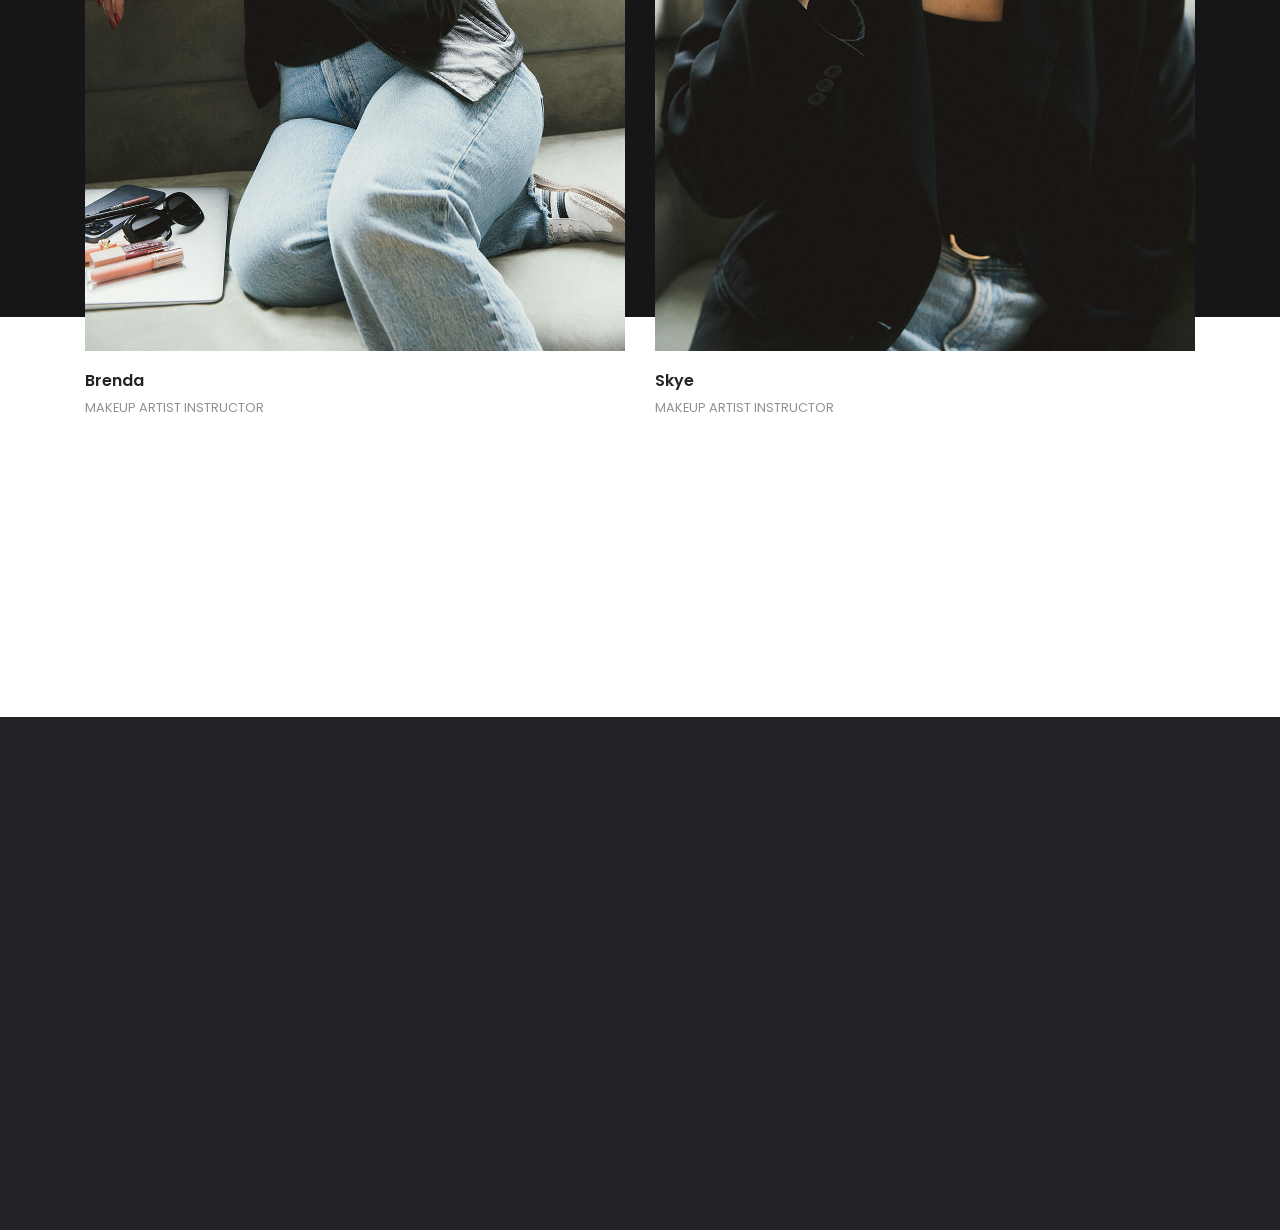
==== commit a8e97322: "Update academy pricing and remove bridal services" ====
--- a/index.html
+++ b/index.html
@@ -56,7 +56,6 @@
     <ul data-splitting>
       <li><a href="https://instagram.com/idahomakeupacademy" target="_blank">INSTAGRAM</a> <small>Follow us on Instagram</small> </li>
       <li><a href="./pricing.html">ACADEMY PRICING</a> <small>Learn more about the cost and program.</small> </li>
-      <li><a href="./request-services.html">REQUEST BRIDAL SERVICES</a> <small>Services performed by certified makeup artist, trained by our very own Idaho Makeup Academy</small> </li>
       <li><a  href="https://island-route-758.notion.site/1631bb4c48a6806e8bbaf4c8735e0904" target="_blank">APPLY</a> <small>JOIN THE ACADEMY</small> </li>
     </ul>
   </div>
@@ -206,7 +205,7 @@
               <div class="swiper-slide">
                 <figure> <img src="images/class/idaho-makeup-academy-makeup-pallet.jpg" alt="Image">
                   <figcaption>
-                    <h6> YOU WILL RECEIVE YOUR OWN PROFESSIONAL MAKEUP KIT</h6>
+                    <h6> PROFESSIONAL MAKEUP KIT INCLUDED WITH THE FULL KIT AND EDUCATION OPTION</h6>
                   </figcaption>
                 </figure>
               </div>
--- a/css/style.css
+++ b/css/style.css
@@ -1368,6 +1368,12 @@
 .intro h4 {
   font-weight: 600;
 }
+.intro b.tuition-price {
+  display: block;
+  float: none;
+  font-size: clamp(48px, 8vw, 80px);
+  margin: 0;
+}
 .intro p {
   font-size: 20px;
   font-weight: 300;
